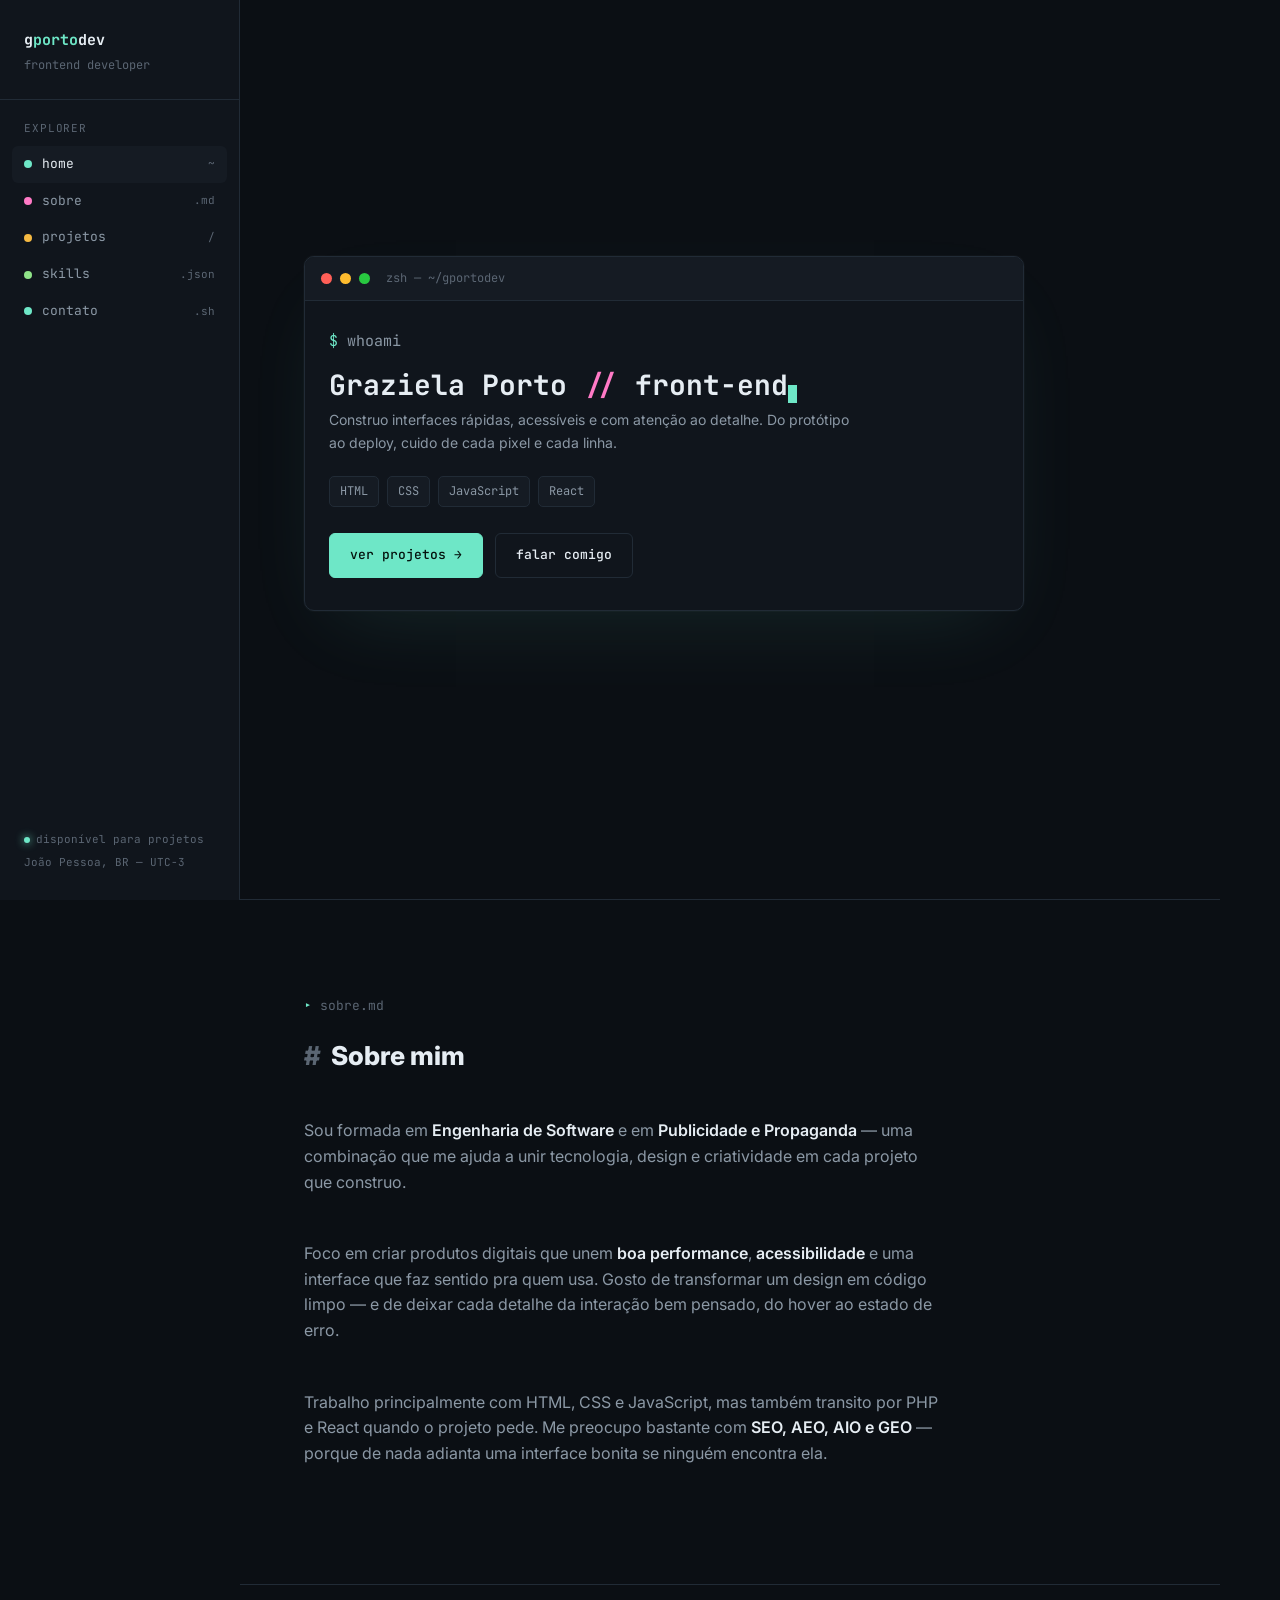
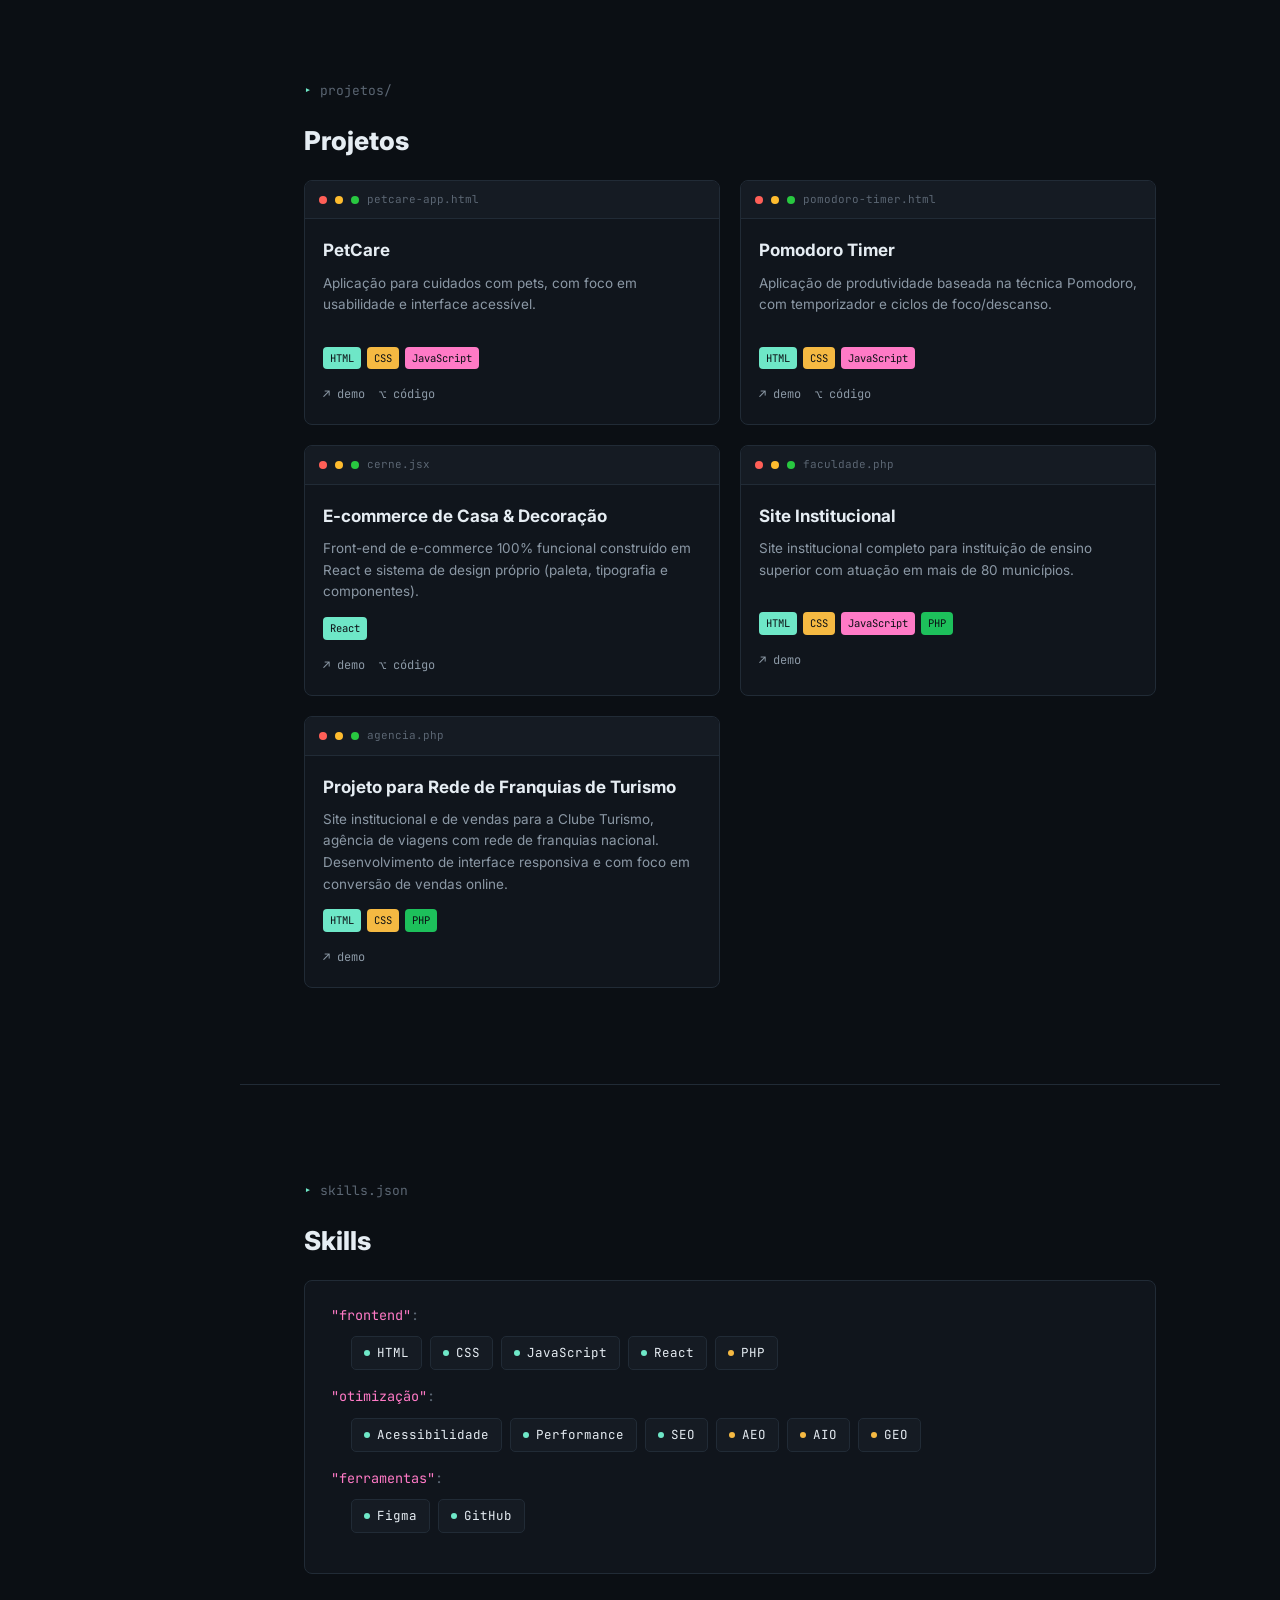
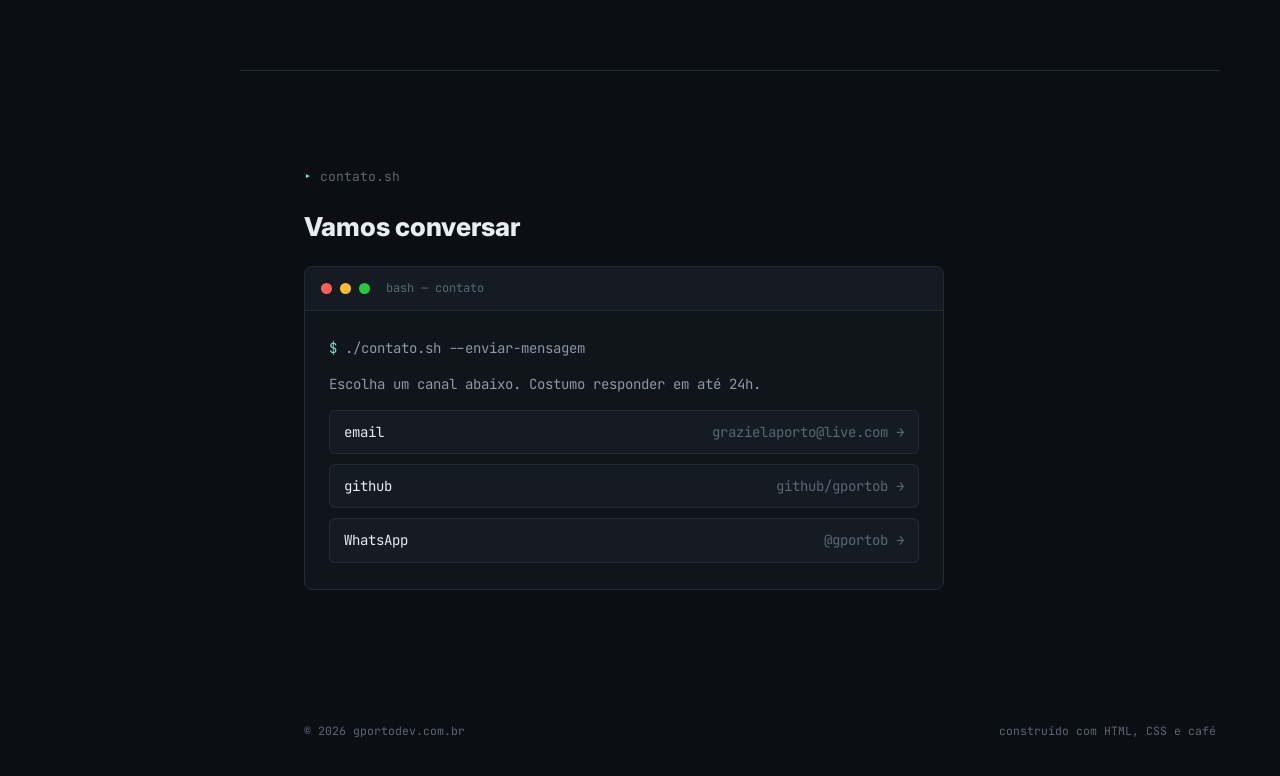
==== index.html @ 8ae54024 "Update index.html" ====
<!DOCTYPE html>
<html lang="pt-BR">
<head>
<meta charset="UTF-8">
<meta name="viewport" content="width=device-width, initial-scale=1.0">
<title>Graziela Porto — frontend developer</title>
<meta name="description" content="Portfólio de Graziela Porto, desenvolvedor front-end. Projetos, stack e contato.">
<link rel="icon" type="image/svg+xml" href="img/logo.svg">
<link rel="icon" type="image/png" sizes="32x32" href="img/favicon-32.png">
<link rel="icon" type="image/png" sizes="16x16" href="img/favicon-16.png">
<link rel="apple-touch-icon" sizes="180x180" href="aimg/pple-touch-icon.png">
<link rel="shortcut icon" href="img/favicon.ico">
<link rel="preconnect" href="https://fonts.googleapis.com">
<link rel="preconnect" href="https://fonts.gstatic.com" crossorigin>
<link href="https://fonts.googleapis.com/css2?family=JetBrains+Mono:wght@400;500;700;800&family=Inter:wght@400;500;600;700&display=swap" rel="stylesheet">
<link rel="stylesheet" href="style.css">

</head>
<body>

<div class="topbar">
  <div class="brand-name">g<span>porto</span>dev</div>
  <button class="menu-btn" id="menuBtn" aria-expanded="false" aria-controls="mobileNav">menu</button>
</div>
<nav class="mobile-nav" id="mobileNav">
  <a href="#about">sobre.md</a>
  <a href="#projects">projetos/</a>
  <a href="#skills">skills.json</a>
  <a href="#contact">contato.sh</a>
</nav>

<div class="shell">
  <aside class="sidebar">
    <div>
      <div class="brand">
        <div class="brand-name">g<span>porto</span>dev</div>
        <div class="brand-role">frontend developer</div>
      </div>
      <div class="explorer-label">explorer</div>
      <ul class="nav-files">
        <li><a href="#hero"><span class="dot" style="background:var(--cyan)"></span>home<span class="ext">~</span></a></li>
        <li><a href="#about"><span class="dot" style="background:var(--pink)"></span>sobre<span class="ext">.md</span></a></li>
        <li><a href="#projects"><span class="dot" style="background:var(--amber)"></span>projetos<span class="ext">/</span></a></li>
        <li><a href="#skills"><span class="dot" style="background:#8FE388"></span>skills<span class="ext">.json</span></a></li>
        <li><a href="#contact"><span class="dot" style="background:var(--cyan)"></span>contato<span class="ext">.sh</span></a></li>
      </ul>
    </div>
    <div class="sidebar-footer">
      <div class="sidebar-status"><span class="status-pulse"></span> disponível para projetos</div>
      <div>João Pessoa, BR — UTC-3</div>
    </div>
  </aside>

  <main>
    <section id="hero">
      <div class="terminal">
        <div class="terminal-bar">
          <span class="tdot r"></span><span class="tdot y"></span><span class="tdot g"></span>
          <span class="terminal-title">zsh — ~/gportodev</span>
        </div>
        <div class="terminal-body">
          <div class="line"><span class="prompt">$</span> whoami</div>
          <div class="out">Graziela Porto <span class="hl">//</span> front-end<span class="cursor"></span></div>
          <div class="desc">Construo interfaces rápidas, acessíveis e com atenção ao detalhe. Do protótipo ao deploy, cuido de cada pixel e cada linha.</div>
          <div class="chip-row">
            <span class="chip">HTML</span>
            <span class="chip">CSS</span>
            <span class="chip">JavaScript</span>
            <span class="chip">React</span>
          </div>
          <div class="hero-ctas">
            <a href="#projects" class="btn btn-primary">ver projetos →</a>
            <a href="#contact" class="btn btn-ghost">falar comigo</a>
          </div>
        </div>
      </div>
    </section>

    <section id="about">
      <div class="file-tag">sobre.md</div>
      <div class="about-grid">
        <h2 class="md-h1"><span class="h-hash">#</span>Sobre mim</h2>
        <p class="md-body">
          Sou formada em <strong>Engenharia de Software</strong> e em <strong>Publicidade e Propaganda</strong> — uma combinação que me ajuda a unir tecnologia, design e criatividade em cada projeto que construo.
        </p>
        <p class="md-body">
          Foco em criar produtos digitais que unem <strong>boa performance</strong>, <strong>acessibilidade</strong> e uma interface que faz sentido pra quem usa. Gosto de transformar um design em código limpo — e de deixar cada detalhe da interação bem pensado, do hover ao estado de erro.
        </p>
        <p class="md-body">
          Trabalho principalmente com HTML, CSS e JavaScript, mas também transito por PHP e React quando o projeto pede. Me preocupo bastante com <strong>SEO, AEO, AIO e GEO</strong> — porque de nada adianta uma interface bonita se ninguém encontra ela.
        </p>
        <!--<div class="stat-row">
          <div class="stat"><b>2</b><span>formações</span></div>
          <div class="stat"><b>+15</b><span>projetos entregues</span></div>
          <div class="stat"><b>100%</b><span>remoto</span></div>
        </div>-->
      </div>
    </section>

    <section id="projects">
      <div class="file-tag">projetos/</div>
      <h2 class="md-h1" style="font-family:var(--sans)">Projetos</h2>
      <div class="proj-grid">

        <div class="card">
          <div class="card-head"><span class="tdot r"></span><span class="tdot y"></span><span class="tdot g"></span> petcare-app.html</div>
          <div class="card-body">
            <div class="card-title">PetCare</div>
            <div class="card-desc">Aplicação para cuidados com pets, com foco em usabilidade e interface acessível.</div>
            <div class="card-tags"><span class="tag-react">HTML</span><span class="tag-css">CSS</span><span class="tag-ts">JavaScript</span></div>
            <div class="card-links"><a href="https://petcare-gamma-roan.vercel.app/" target="_blank" rel="noopener">↗ demo</a><a href="https://github.com/gportob/petcare">⌥ código</a></div>
          </div>
        </div>

       <div class="card">
          <div class="card-head"><span class="tdot r"></span><span class="tdot y"></span><span class="tdot g"></span> pomodoro-timer.html</div>
          <div class="card-body">
            <div class="card-title">Pomodoro Timer</div>
            <div class="card-desc">Aplicação de produtividade baseada na técnica Pomodoro, com temporizador e ciclos de foco/descanso.</div>
            <div class="card-tags"><span class="tag-react">HTML</span><span class="tag-css">CSS</span><span class="tag-ts">JavaScript</span></div>
            <div class="card-links"><a href="https://pomodoro-one-flax.vercel.app/" target="_blank" rel="noopener">↗ demo</a><a href="https://github.com/gportob/pomodoro">⌥ código</a></div>
          </div>
        </div>

        <div class="card">
          <div class="card-head"><span class="tdot r"></span><span class="tdot y"></span><span class="tdot g"></span> cerne.jsx</div>
          <div class="card-body">
            <div class="card-title">E-commerce de Casa & Decoração</div>
            <div class="card-desc">Front-end de e-commerce 100% funcional construído em React e sistema de design próprio (paleta, tipografia e componentes).</div>
            <div class="card-tags"><span class="tag-react">React</span></div>
            <div class="card-links"><a href="https://cerne-ebon.vercel.app/">↗ demo</a><a href="https://github.com/gportob/cerne">⌥ código</a></div>
          </div>
        </div>

        <div class="card">
          <div class="card-head"><span class="tdot r"></span><span class="tdot y"></span><span class="tdot g"></span> faculdade.php</div>
          <div class="card-body">
            <div class="card-title">Site Institucional</div>
            <div class="card-desc">Site institucional completo para instituição de ensino superior com atuação em mais de 80 municípios.</div>
            <div class="card-tags"><span class="tag-react">HTML</span><span class="tag-css">CSS</span><span class="tag-ts">JavaScript</span> </span><span class="tag-php">PHP</span></div>
            <div class="card-links"><a href="https://faculdadetresmarias.edu.br">↗ demo</a></div>
          </div>
        </div>

        <div class="card">
          <div class="card-head"><span class="tdot r"></span><span class="tdot y"></span><span class="tdot g"></span>agencia.php</div>
          <div class="card-body">
            <div class="card-title">Projeto para Rede de Franquias de Turismo</div>
            <div class="card-desc">Site institucional e de vendas para a Clube Turismo, agência de viagens com rede de franquias nacional. Desenvolvimento de interface responsiva e com foco em conversão de vendas online.</div>
            <div class="card-tags"><span class="tag-react">HTML</span><span class="tag-css">CSS</span><span class="tag-php">PHP</span></div>
            <div class="card-links"><a href="https://clubeturismo.com.br">↗ demo</a></div>
          </div>
        </div>

      </div>
    </section>

    <section id="skills">
      <div class="file-tag">skills.json</div>
      <h2 class="md-h1" style="font-family:var(--sans)">Skills</h2>
      <div class="skills-json">
        <div class="skill-group"><span class="j-key">"frontend"</span><span class="j-punc">:</span></div>
        <div class="skill-badges">
          <span class="badge"><span class="lvl lvl-hi"></span>HTML</span>
          <span class="badge"><span class="lvl lvl-hi"></span>CSS</span>
          <span class="badge"><span class="lvl lvl-hi"></span>JavaScript</span>
          <span class="badge"><span class="lvl lvl-hi"></span>React</span>
          <span class="badge"><span class="lvl lvl-mid"></span>PHP</span>
        </div>
        <div class="skill-group"><span class="j-key">"otimização"</span><span class="j-punc">:</span></div>
        <div class="skill-badges">
          <span class="badge"><span class="lvl lvl-hi"></span>Acessibilidade</span>
          <span class="badge"><span class="lvl lvl-hi"></span>Performance</span>
          <span class="badge"><span class="lvl lvl-hi"></span>SEO</span>
          <span class="badge"><span class="lvl lvl-mid"></span>AEO</span>
          <span class="badge"><span class="lvl lvl-mid"></span>AIO</span>
          <span class="badge"><span class="lvl lvl-mid"></span>GEO</span>
        </div>
        <div class="skill-group"><span class="j-key">"ferramentas"</span><span class="j-punc">:</span></div>
        <div class="skill-badges">
          <span class="badge"><span class="lvl lvl-hi"></span>Figma</span>
          <span class="badge"><span class="lvl lvl-hi"></span>GitHub</span>
        </div>
      </div>
    </section>

    <section id="contact">
      <div class="file-tag">contato.sh</div>
      <h2 class="md-h1" style="font-family:var(--sans)">Vamos conversar</h2>
      <div class="contact-term">
        <div class="terminal-bar">
          <span class="tdot r"></span><span class="tdot y"></span><span class="tdot g"></span>
          <span class="terminal-title">bash — contato</span>
        </div>
        <div class="contact-body">
          <div class="line"><span class="prompt">$</span> ./contato.sh --enviar-mensagem</div>
          <div class="line">Escolha um canal abaixo. Costumo responder em até 24h.</div>
          <div class="contact-links">
            <a href="mailto:grazielaporto@live.com">email <span class="arrow">grazielaporto@live.com →</span></a>
            <a href="https://github.com/gportob" target="_blank" rel="noopener">github <span class="arrow">github/gportob →</span></a>
            <a href="https://wa.me/5583996019704" target="_blank" rel="noopener">WhatsApp <span class="arrow">@gportob →</span></a>
          </div>
        </div>
      </div>
    </section>

    <footer>
      <span>© 2026 gportodev.com.br</span>
      <span>construído com HTML, CSS e café</span>
    </footer>
  </main>
</div>

<script>
  // Mobile nav toggle
  const menuBtn = document.getElementById('menuBtn');
  const mobileNav = document.getElementById('mobileNav');
  menuBtn.addEventListener('click', () => {
    const isOpen = mobileNav.classList.toggle('open');
    menuBtn.setAttribute('aria-expanded', isOpen);
  });
  mobileNav.querySelectorAll('a').forEach(a => {
    a.addEventListener('click', () => {
      mobileNav.classList.remove('open');
      menuBtn.setAttribute('aria-expanded', 'false');
    });
  });

  // Active section highlight in sidebar
  const navLinks = document.querySelectorAll('.nav-files a');
  const sections = document.querySelectorAll('main section');
  const map = {};
  navLinks.forEach(l => map[l.getAttribute('href').slice(1)] = l);

  const observer = new IntersectionObserver((entries) => {
    entries.forEach(entry => {
      const link = map[entry.target.id];
      if (!link) return;
      if (entry.isIntersecting) {
        navLinks.forEach(l => l.classList.remove('active'));
        link.classList.add('active');
      }
    });
  }, { rootMargin: '-40% 0px -50% 0px' });

  sections.forEach(s => observer.observe(s));
</script>

</body>
</html>
---- style.css ----
:root{
    --bg: #0B0F14;
    --bg-elev: #10151C;
    --bg-elev-2: #151B23;
    --border: #212B36;
    --text: #E6EDF3;
    --text-muted: #8B98A5;
    --text-dim: #5B6673;
    --cyan: #6EE7C7;
    --pink: #FF7AC6;
    --verde: rgb(29, 192, 91);
    --amber: #F5B942;
    --mono: 'JetBrains Mono', monospace;
    --sans: 'Inter', sans-serif;
    --radius: 6px;
  }
  *{margin:0;padding:0;box-sizing:border-box;}
  html{scroll-behavior:smooth;}
  body{
    background:var(--bg);
    color:var(--text);
    font-family:var(--sans);
    line-height:1.6;
    overflow-x:hidden;
  }
  ::selection{background:var(--cyan);color:#04120D;}
  a{color:inherit;text-decoration:none;}
  ul{list-style:none;}

  /* focus visibility */
  a:focus-visible, button:focus-visible{
    outline:2px solid var(--cyan);
    outline-offset:3px;
  }

  @media (prefers-reduced-motion: reduce){
    *{animation-duration:0.001ms !important; transition-duration:0.001ms !important;}
  }

  /* ---------- layout shell ---------- */
  .shell{
    display:grid;
    grid-template-columns:240px 1fr;
    min-height:100vh;
  }

  /* ---------- sidebar (desktop) ---------- */
  .sidebar{
    background:var(--bg-elev);
    border-right:1px solid var(--border);
    position:sticky;
    top:0;
    height:100vh;
    padding:28px 0;
    display:flex;
    flex-direction:column;
    justify-content:space-between;
  }
  .brand{
    padding:0 24px 24px;
    border-bottom:1px solid var(--border);
    margin-bottom:20px;
  }
  .brand-name{
    font-family:var(--mono);
    font-weight:700;
    font-size:15px;
    color:var(--text);
  }
  .brand-name span{color:var(--cyan);}
  .brand-role{
    font-size:12px;
    color:var(--text-dim);
    margin-top:4px;
    font-family:var(--mono);
  }
  .explorer-label{
    font-size:11px;
    letter-spacing:.08em;
    color:var(--text-dim);
    text-transform:uppercase;
    padding:0 24px;
    margin-bottom:8px;
    font-family:var(--mono);
  }
  .nav-files{padding:0 12px;}
  .nav-files li a{
    display:flex;
    align-items:center;
    gap:10px;
    padding:8px 12px;
    border-radius:var(--radius);
    font-family:var(--mono);
    font-size:13px;
    color:var(--text-muted);
    transition:background .15s ease, color .15s ease;
  }
  .nav-files li a:hover, .nav-files li a.active{
    background:var(--bg-elev-2);
    color:var(--text);
  }
  .nav-files li a .dot{
    width:8px;height:8px;border-radius:50%;flex-shrink:0;
  }
  .nav-files li a .ext{color:var(--text-dim); margin-left:auto; font-size:11px;}

  .sidebar-footer{
    padding:0 24px;
    font-family:var(--mono);
    font-size:11px;
    color:var(--text-dim);
  }
  .sidebar-status{
    display:flex;align-items:center;gap:6px;margin-bottom:6px;
  }
  .status-pulse{
    width:6px;height:6px;border-radius:50%;background:var(--cyan);
    box-shadow:0 0 8px var(--cyan);
  }

  /* ---------- mobile top bar ---------- */
  .topbar{
    display:none;
    position:sticky;top:0;z-index:50;
    background:var(--bg-elev);
    border-bottom:1px solid var(--border);
    padding:14px 20px;
    align-items:center;
    justify-content:space-between;
  }
  .topbar .brand-name{font-size:16px;}
  .menu-btn{
    background:none;border:1px solid var(--border);color:var(--text);
    padding:6px 10px;border-radius:var(--radius);font-family:var(--mono);font-size:14px;
    cursor:pointer;
  }
  .mobile-nav{
    display:none;
    background:var(--bg-elev);
    border-bottom:1px solid var(--border);
    padding:8px 12px 16px;
  }
  .mobile-nav.open{display:block;}
  .mobile-nav a{
    display:block;padding:10px 12px;font-family:var(--mono);font-size:15px;color:var(--text-muted);
  }

  /* ---------- main content ---------- */
  main{min-width:0;}
  section{
    padding:96px 64px;
    border-bottom:1px solid var(--border);
    max-width:980px;
  }
  .file-tag{
    font-family:var(--mono);
    font-size:13px;
    color:var(--text-dim);
    margin-bottom:18px;
    display:flex;
    align-items:center;
    gap:8px;
  }
  .file-tag::before{content:'▸';color:var(--cyan);}

  /* ---------- hero / terminal ---------- */
  #hero{
    padding-top:64px;
    border-bottom:1px solid var(--border);
    display:flex;
    flex-direction:column;
    justify-content:center;
    min-height:100vh;
  }
  .terminal{
    background:var(--bg-elev);
    border:1px solid var(--border);
    border-radius:10px;
    max-width:720px;
    box-shadow:0 30px 80px -30px rgba(110,231,199,0.12), 0 0 0 1px rgba(255,255,255,0.02);
    overflow:hidden;
  }
  .terminal-bar{
    display:flex;align-items:center;gap:8px;
    padding:12px 16px;
    background:var(--bg-elev-2);
    border-bottom:1px solid var(--border);
  }
  .tdot{width:11px;height:11px;border-radius:50%;}
  .tdot.r{background:#FF5F57;}
  .tdot.y{background:#FEBC2E;}
  .tdot.g{background:#28C840;}
  .terminal-title{
    margin-left:8px;font-family:var(--mono);font-size:12px;color:var(--text-dim);
  }
  .terminal-body{
    padding:28px 24px 32px;
    font-family:var(--mono);
    font-size:15px;
  }
  .terminal-body .line{margin-bottom:6px;color:var(--text-muted);}
  .terminal-body .prompt{color:var(--cyan);}
  .terminal-body .out{
    color:var(--text);
    font-size:28px;
    font-weight:700;
    margin:14px 0 6px;
    line-height:1.3;
  }
  .terminal-body .out .hl{color:var(--pink);}
  .terminal-body .desc{
    color:var(--text-muted);
    font-size:14px;
    font-family:var(--sans);
    max-width:520px;
    margin-bottom:22px;
  }
  .cursor{
    display:inline-block;width:9px;height:18px;background:var(--cyan);
    animation:blink 1s step-end infinite;vertical-align:text-bottom;
  }
  @keyframes blink{50%{opacity:0;}}

  .chip-row{display:flex;flex-wrap:wrap;gap:8px;margin-bottom:26px;}
  .chip{
    font-family:var(--mono);font-size:12px;
    padding:5px 10px;border-radius:5px;
    background:var(--bg-elev-2);
    border:1px solid var(--border);
    color:var(--text-muted);
  }
  .hero-ctas{display:flex;gap:12px;flex-wrap:wrap;}
  .btn{
    font-family:var(--mono);font-size:13px;font-weight:500;
    padding:11px 20px;border-radius:var(--radius);
    border:1px solid var(--border);
    cursor:pointer;transition:transform .15s ease, border-color .15s ease, background .15s ease;
    display:inline-flex;align-items:center;gap:8px;
  }
  .btn-primary{background:var(--cyan);color:#04120D;border-color:var(--cyan);}
  .btn-primary:hover{transform:translateY(-2px);}
  .btn-ghost{color:var(--text);}
  .btn-ghost:hover{border-color:var(--text-dim);transform:translateY(-2px);}

  /* ---------- about ---------- */
  .about-grid{
    display:grid;grid-template-columns:1fr;gap:24px;
    font-family:var(--mono);
  }
  .md-h1{font-size:26px;font-weight:800;margin-bottom:18px;font-family:var(--sans);}
  .md-h1 .h-hash{color:var(--text-dim);margin-right:10px;}
  .md-body{
    font-family:var(--sans);
    color:var(--text-muted);
    font-size:16px;
    max-width:640px;
    margin-bottom:22px;
  }
  .md-body strong{color:var(--text);font-weight:600;}
  .stat-row{display:flex;gap:36px;flex-wrap:wrap;margin-top:8px;}
  .stat b{
    display:block;font-size:24px;color:var(--cyan);font-family:var(--mono);
  }
  .stat span{font-size:12px;color:var(--text-dim);}

  /* ---------- projects ---------- */
  .proj-grid{
    display:grid;grid-template-columns:repeat(auto-fill,minmax(280px,1fr));
    gap:20px;margin-top:8px;
  }
  .card{
    background:var(--bg-elev);
    border:1px solid var(--border);
    border-radius:8px;
    overflow:hidden;
    transition:border-color .15s ease, transform .15s ease;
  }
  .card:hover{border-color:var(--cyan);transform:translateY(-3px);}
  .card-head{
    display:flex;align-items:center;gap:8px;
    padding:10px 14px;
    background:var(--bg-elev-2);
    border-bottom:1px solid var(--border);
    font-family:var(--mono);font-size:11px;color:var(--text-dim);
  }
  .card-head .tdot{width:8px;height:8px;}
  .card-body{padding:18px 18px 20px;}
  .card-title{font-size:17px;font-weight:700;margin-bottom:8px;}
  .card-desc{font-size:13.5px;color:var(--text-muted);margin-bottom:14px;min-height:60px;}
  .card-tags{display:flex;flex-wrap:wrap;gap:6px;margin-bottom:16px;}
  .card-tags span{
    font-family:var(--mono);font-size:10.5px;
    padding:3px 7px;border-radius:4px;
    color:var(--bg);
  }
  .tag-react{background:var(--cyan);}
  .tag-ts{background:var(--pink);}
  .tag-php{background:var(--verde);}
  .tag-css{background:var(--amber);}
  .tag-node{background:#8FE388;}
  .card-links{display:flex;gap:14px;}
  .card-links a{
    font-family:var(--mono);font-size:12px;color:var(--text-muted);
    display:flex;align-items:center;gap:5px;
  }
  .card-links a:hover{color:var(--cyan);}

  /* ---------- skills ---------- */
  .skills-json{
    background:var(--bg-elev);
    border:1px solid var(--border);
    border-radius:8px;
    padding:24px 26px;
    font-family:var(--mono);
    font-size:13.5px;
    overflow-x:auto;
  }
  .j-key{color:var(--pink);}
  .j-punc{color:var(--text-dim);}
  .j-str{color:var(--amber);}
  .skill-group{margin-bottom:4px;}
  .skill-badges{display:flex;flex-wrap:wrap;gap:8px;margin:10px 0 16px 20px;}
  .badge{
    background:var(--bg-elev-2);
    border:1px solid var(--border);
    padding:6px 12px;border-radius:5px;
    font-size:12.5px;color:var(--text);
    display:flex;align-items:center;gap:7px;
  }
  .badge .lvl{
    width:6px;height:6px;border-radius:50%;
  }
  .lvl-hi{background:var(--cyan);}
  .lvl-mid{background:var(--amber);}

  /* ---------- contact ---------- */
  #contact{border-bottom:none;}
  .contact-term{
    background:var(--bg-elev);
    border:1px solid var(--border);
    border-radius:8px;
    max-width:640px;
    overflow:hidden;
  }
  .contact-body{padding:26px 24px;font-family:var(--mono);font-size:14px;}
  .contact-body .line{margin-bottom:14px;color:var(--text-muted);}
  .contact-body .prompt{color:var(--cyan);}
  .contact-links{display:flex;flex-direction:column;gap:10px;margin-top:6px;}
  .contact-links a{
    color:var(--text);
    padding:10px 14px;
    background:var(--bg-elev-2);
    border:1px solid var(--border);
    border-radius:var(--radius);
    display:flex;align-items:center;justify-content:space-between;
    transition:border-color .15s ease;
  }
  .contact-links a:hover{border-color:var(--cyan);}
  .contact-links a .arrow{color:var(--text-dim);}

  footer{
    padding:36px 64px;
    font-family:var(--mono);
    font-size:11.5px;
    color:var(--text-dim);
    display:flex;justify-content:space-between;flex-wrap:wrap;gap:10px;
  }

  @media (max-width: 900px){
    .shell{grid-template-columns:1fr;}
    .sidebar{display:none;}
    .topbar{display:flex;}
    section{padding:64px 24px;}
    #hero{min-height:auto;padding-top:56px;padding-bottom:64px;}
    .terminal-body .out{font-size:22px;}
    footer{padding:28px 24px;flex-direction:column;}
  }
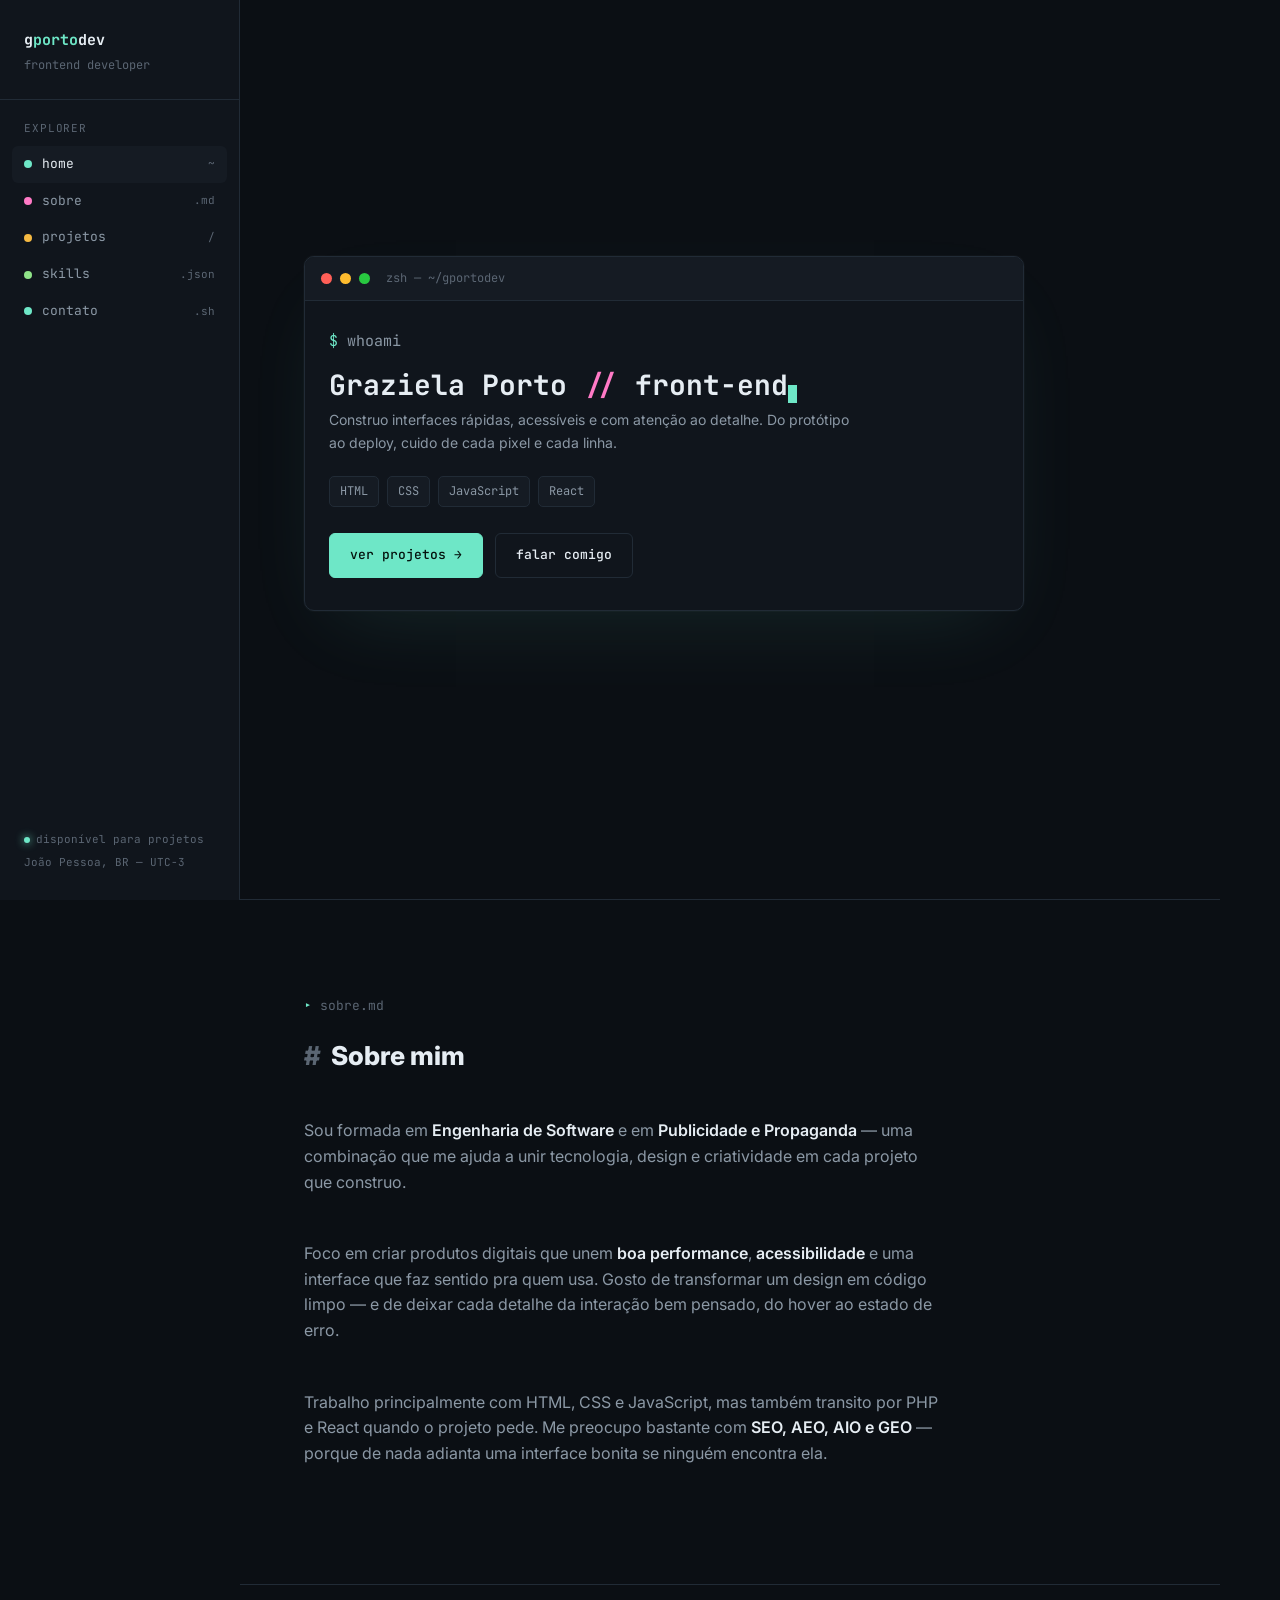
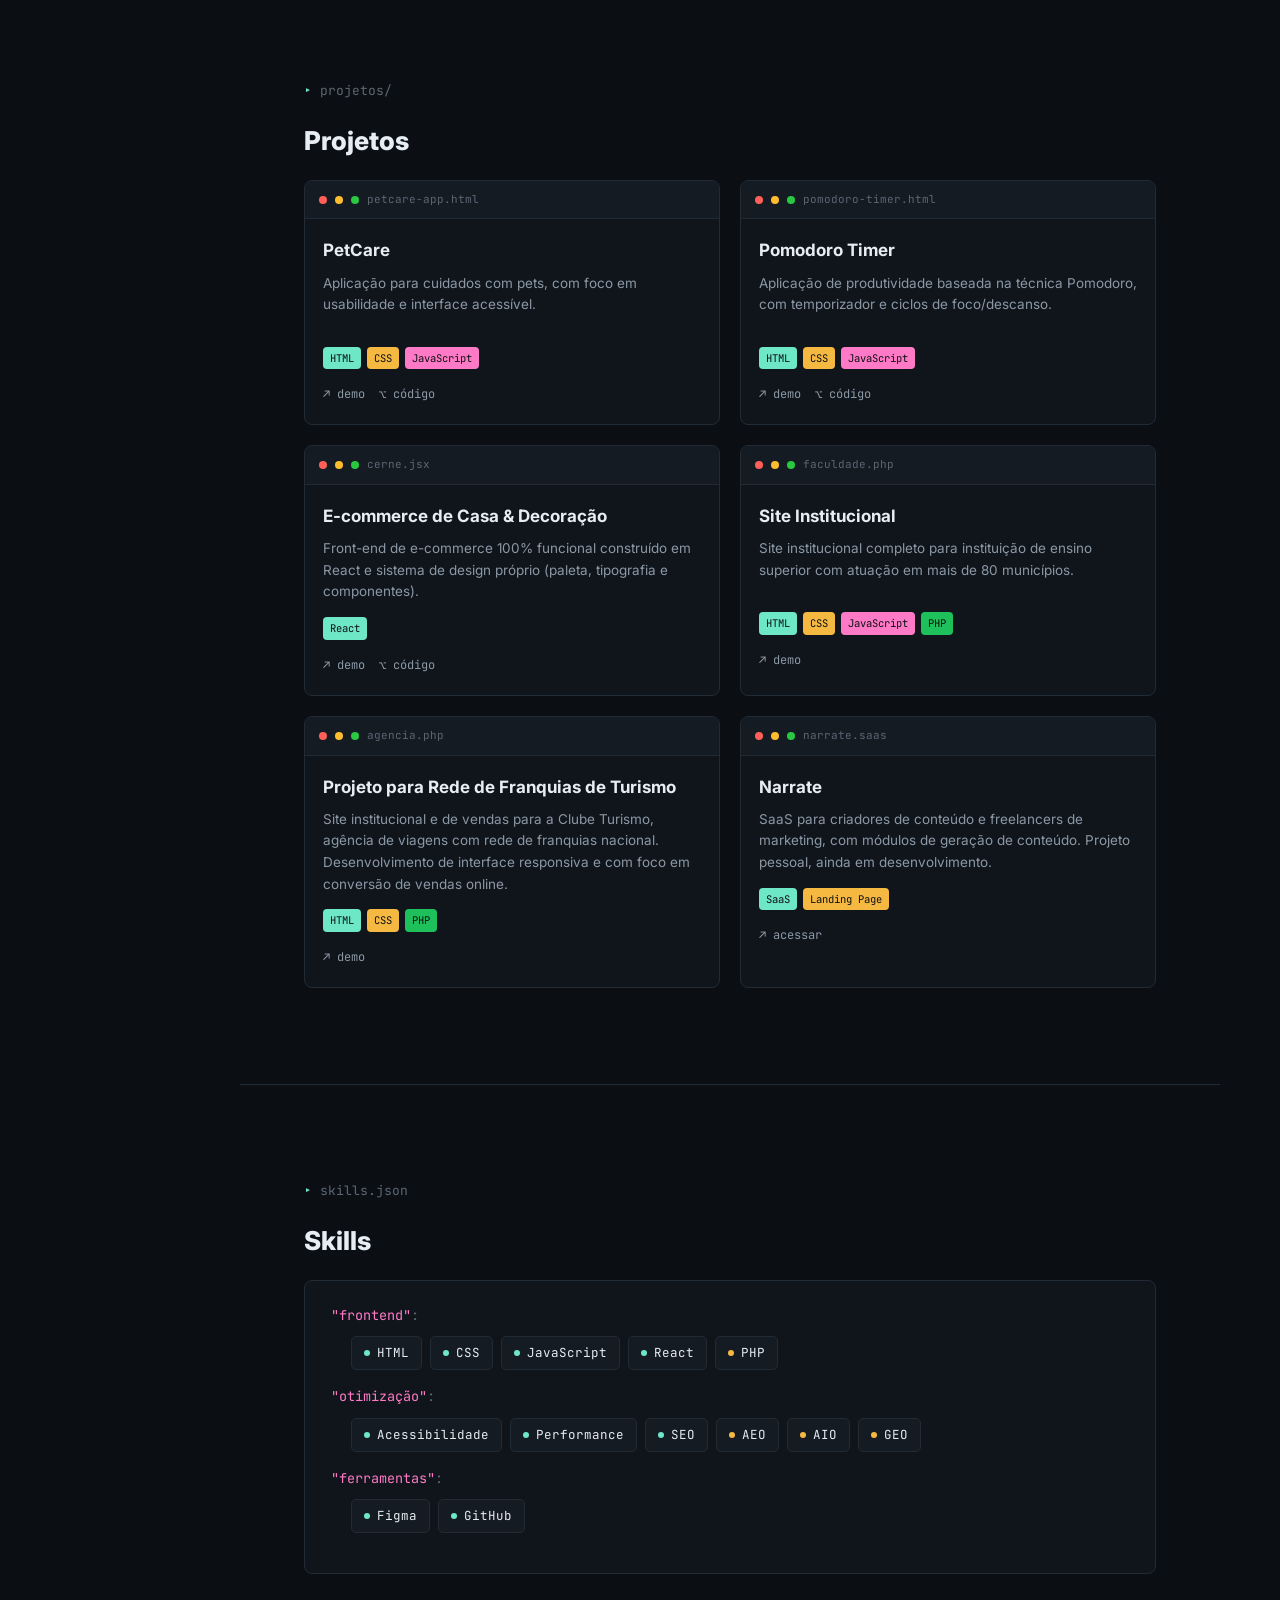
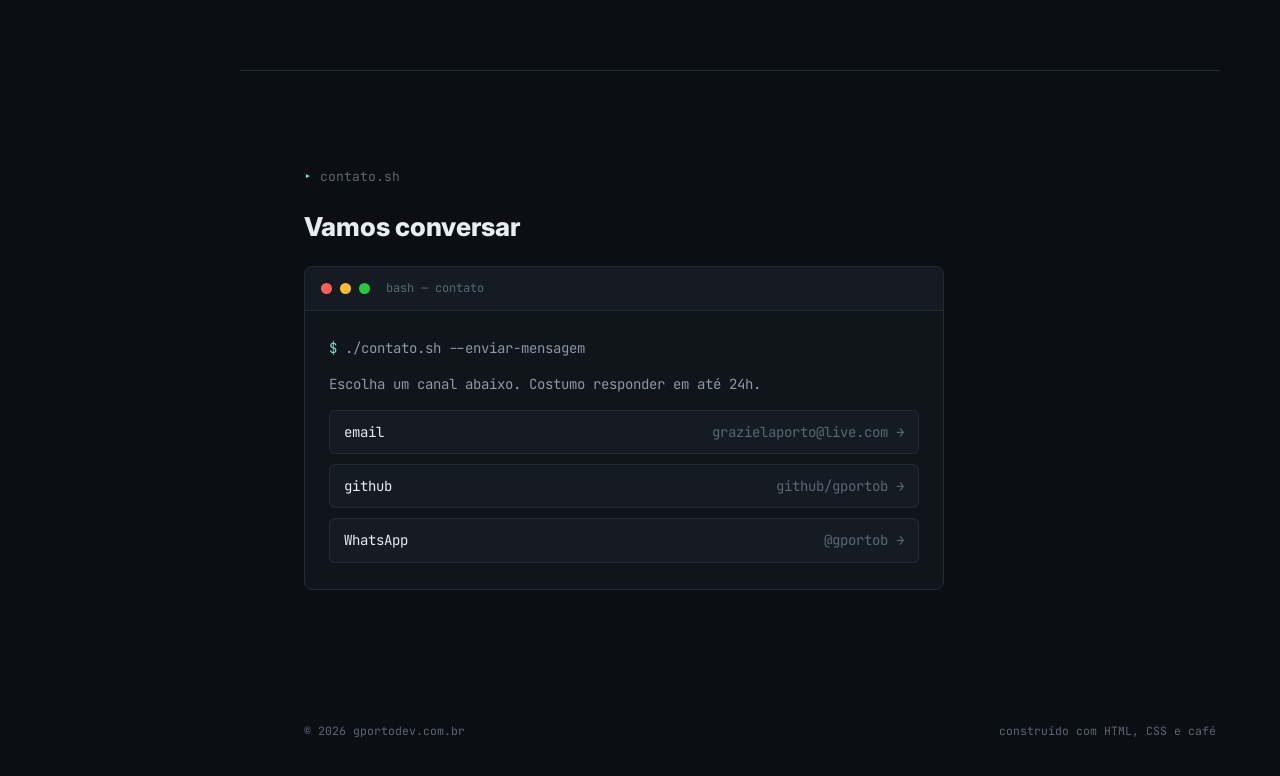
==== commit 861af50b: "Update index.html" ====
--- a/index.html
+++ b/index.html
@@ -4,16 +4,53 @@
 <meta charset="UTF-8">
 <meta name="viewport" content="width=device-width, initial-scale=1.0">
 <title>Graziela Porto — frontend developer</title>
-<meta name="description" content="Portfólio de Graziela Porto, desenvolvedor front-end. Projetos, stack e contato.">
+<meta name="description" content="Portfólio de Graziela Porto, desenvolvedora front-end em João Pessoa. Projetos em React, HTML, CSS e JavaScript, com foco em performance e acessibilidade.">
+<link rel="canonical" href="https://gportodev.com.br/">
+
+<!-- Open Graph -->
+<meta property="og:title" content="Graziela Porto — Desenvolvedora Front-end">
+<meta property="og:description" content="Portfólio de Graziela Porto: projetos, stack e contato. Front-end em João Pessoa.">
+<meta property="og:type" content="website">
+<meta property="og:url" content="https://gportodev.com.br/">
+<meta property="og:image" content="https://gportodev.com.br/img/og-cover.png">
+<meta property="og:locale" content="pt_BR">
+
+<!-- Twitter Card -->
+<meta name="twitter:card" content="summary_large_image">
+<meta name="twitter:title" content="Graziela Porto — Desenvolvedora Front-end">
+<meta name="twitter:description" content="Portfólio de Graziela Porto: projetos, stack e contato. Front-end em João Pessoa.">
+<meta name="twitter:image" content="https://gportodev.com.br/img/og-cover.png">
+
 <link rel="icon" type="image/svg+xml" href="img/logo.svg">
 <link rel="icon" type="image/png" sizes="32x32" href="img/favicon-32.png">
 <link rel="icon" type="image/png" sizes="16x16" href="img/favicon-16.png">
-<link rel="apple-touch-icon" sizes="180x180" href="aimg/pple-touch-icon.png">
+<link rel="apple-touch-icon" sizes="180x180" href="img/apple-touch-icon.png">
 <link rel="shortcut icon" href="img/favicon.ico">
 <link rel="preconnect" href="https://fonts.googleapis.com">
 <link rel="preconnect" href="https://fonts.gstatic.com" crossorigin>
 <link href="https://fonts.googleapis.com/css2?family=JetBrains+Mono:wght@400;500;700;800&family=Inter:wght@400;500;600;700&display=swap" rel="stylesheet">
 <link rel="stylesheet" href="style.css">
+
+<!-- Structured data -->
+<script type="application/ld+json">
+{
+  "@context": "https://schema.org",
+  "@type": "Person",
+  "name": "Graziela Porto",
+  "jobTitle": "Desenvolvedora Front-end",
+  "url": "https://gportodev.com.br",
+  "sameAs": [
+    "https://github.com/gportob",
+    "https://wa.me/5583996019704"
+  ],
+  "address": {
+    "@type": "PostalAddress",
+    "addressLocality": "João Pessoa",
+    "addressRegion": "PB",
+    "addressCountry": "BR"
+  }
+}
+</script>
 
 </head>
 <body>
@@ -79,7 +116,7 @@
     <section id="about">
       <div class="file-tag">sobre.md</div>
       <div class="about-grid">
-        <h2 class="md-h1"><span class="h-hash">#</span>Sobre mim</h2>
+        <h1 class="md-h1"><span class="h-hash">#</span>Sobre mim</h1>
         <p class="md-body">
           Sou formada em <strong>Engenharia de Software</strong> e em <strong>Publicidade e Propaganda</strong> — uma combinação que me ajuda a unir tecnologia, design e criatividade em cada projeto que construo.
         </p>
@@ -152,6 +189,16 @@
           </div>
         </div>
 
+        <div class="card">
+          <div class="card-head"><span class="tdot r"></span><span class="tdot y"></span><span class="tdot g"></span> narrate.saas</div>
+          <div class="card-body">
+            <div class="card-title">Narrate</div>
+            <div class="card-desc">SaaS para criadores de conteúdo e freelancers de marketing, com módulos de geração de conteúdo. Projeto pessoal, ainda em desenvolvimento.</div>
+            <div class="card-tags"><span class="tag-react">SaaS</span><span class="tag-css">Landing Page</span></div>
+            <div class="card-links"><a href="https://narrate.ia.br/" target="_blank" rel="noopener">↗ acessar</a></div>
+          </div>
+        </div>
+
       </div>
     </section>
 
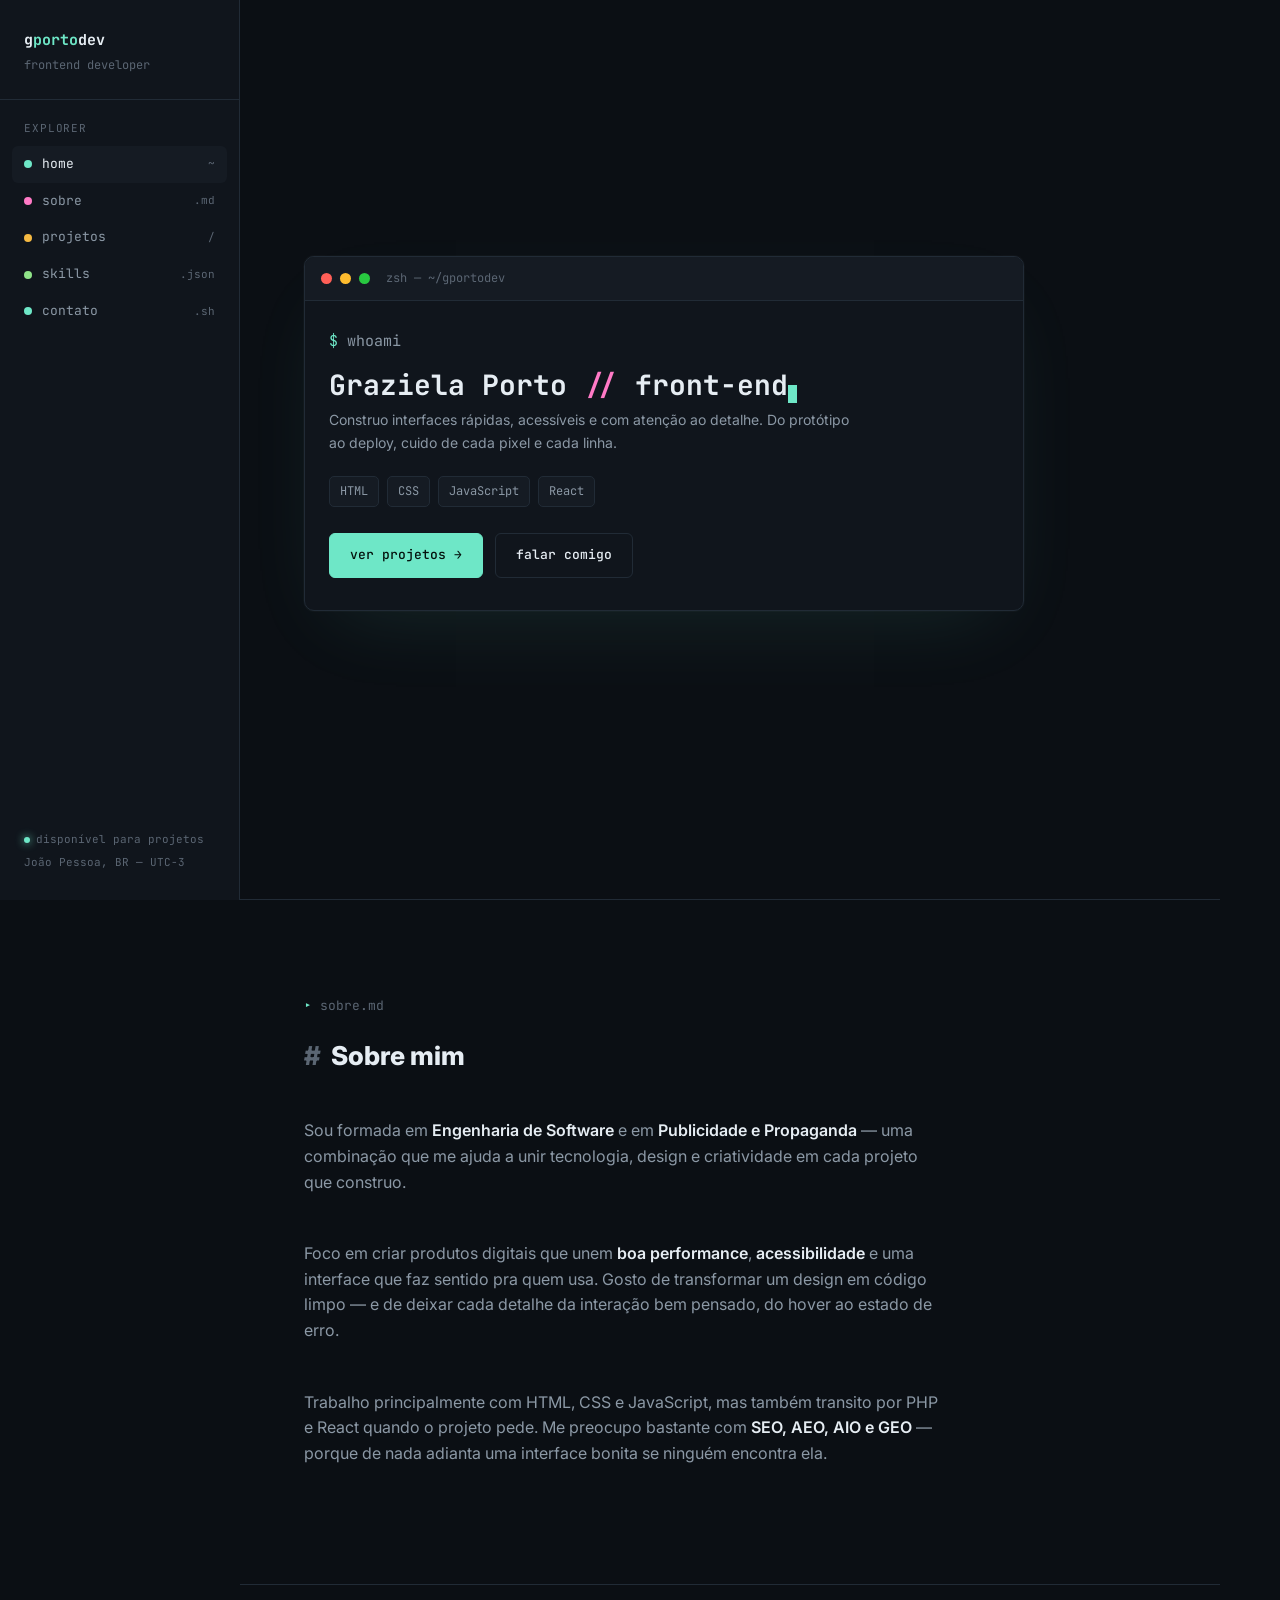
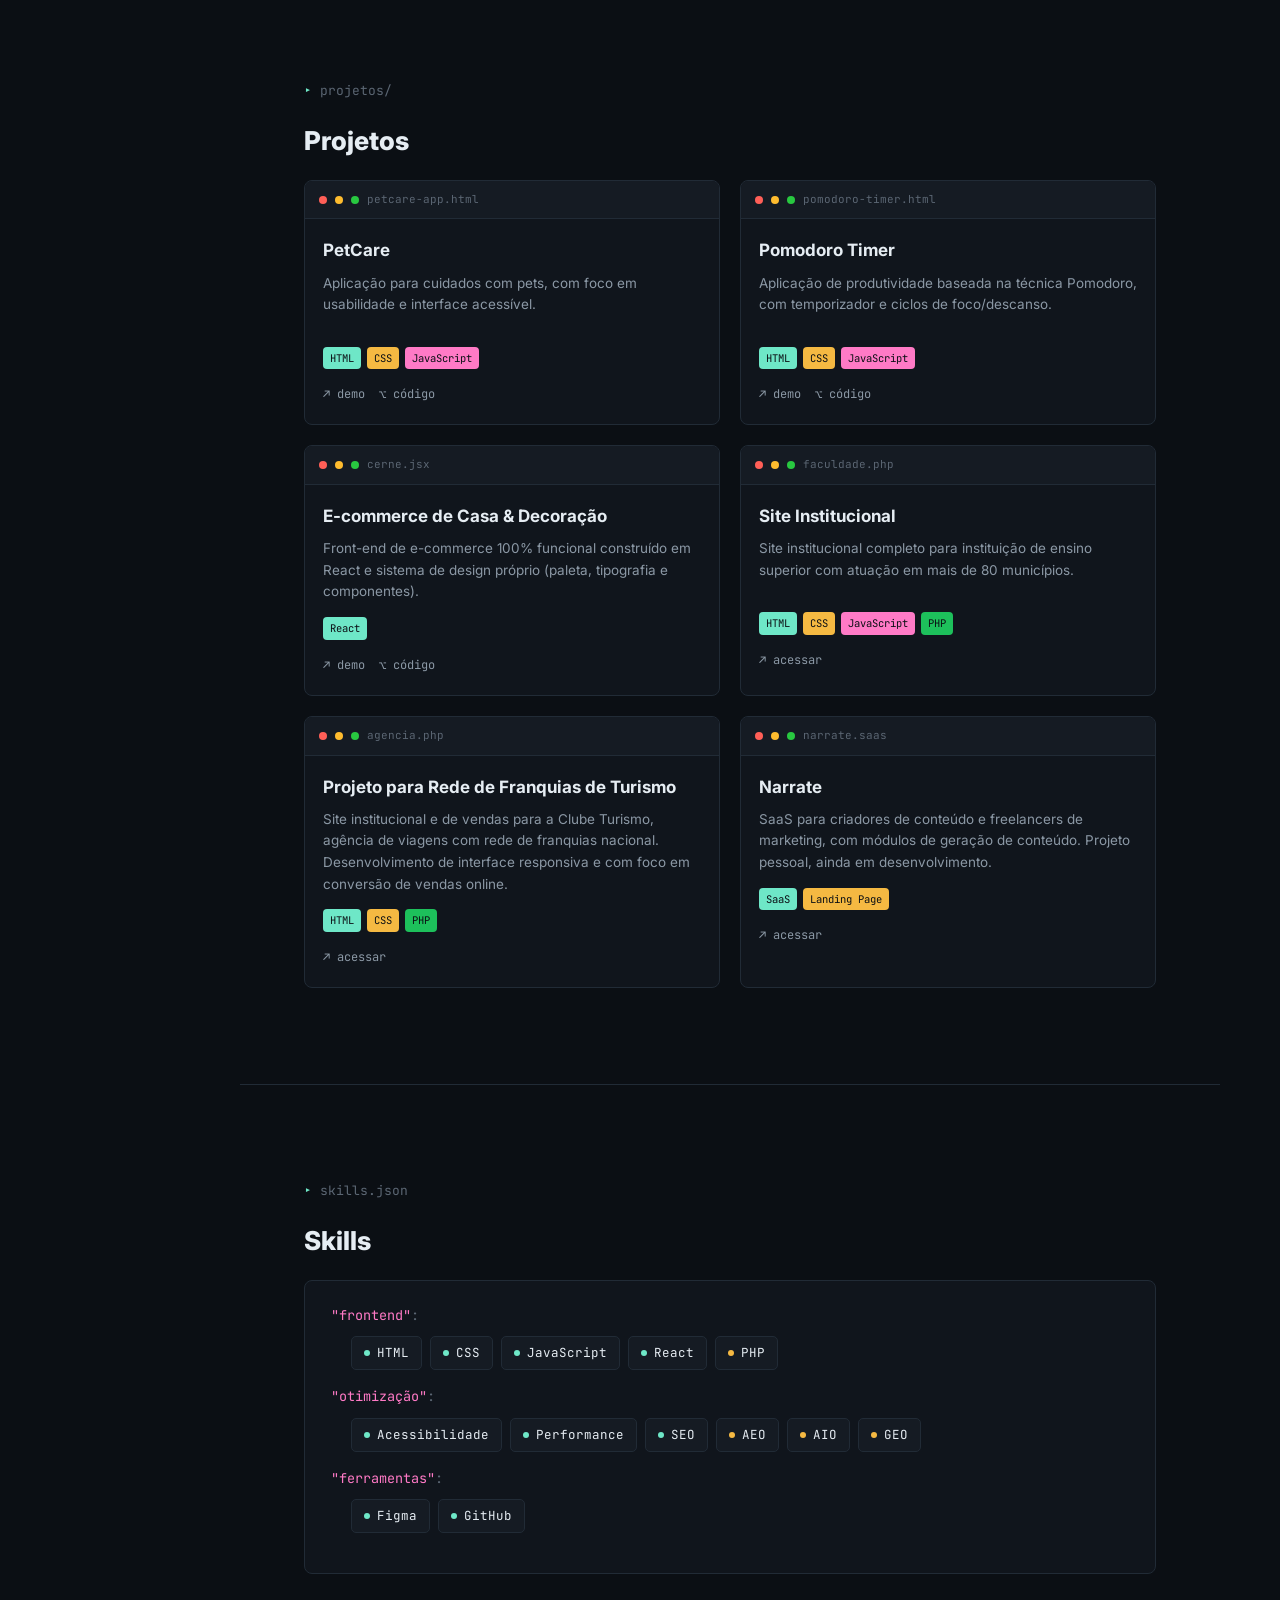
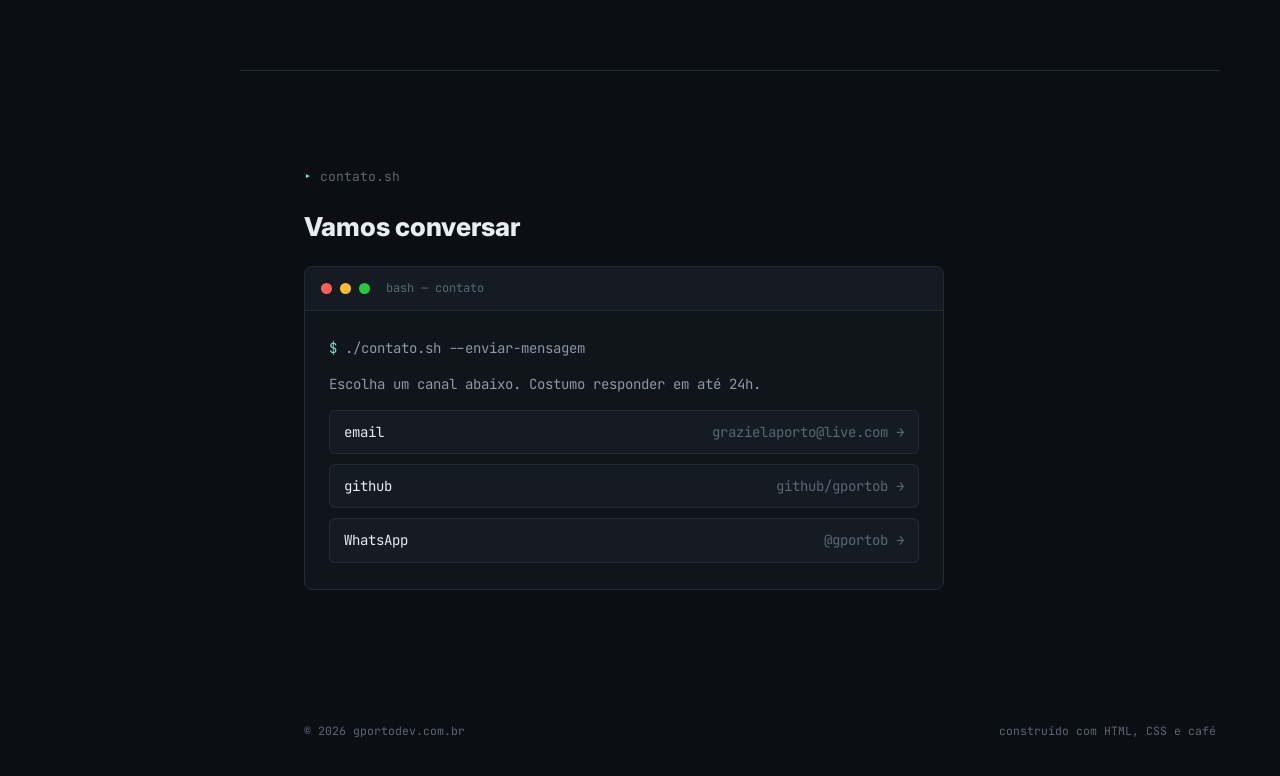
==== commit 9c7af9f6: "Update index.html" ====
--- a/index.html
+++ b/index.html
@@ -175,7 +175,7 @@
             <div class="card-title">Site Institucional</div>
             <div class="card-desc">Site institucional completo para instituição de ensino superior com atuação em mais de 80 municípios.</div>
             <div class="card-tags"><span class="tag-react">HTML</span><span class="tag-css">CSS</span><span class="tag-ts">JavaScript</span> </span><span class="tag-php">PHP</span></div>
-            <div class="card-links"><a href="https://faculdadetresmarias.edu.br">↗ demo</a></div>
+            <div class="card-links"><a href="https://faculdadetresmarias.edu.br">↗ acessar</a></div>
           </div>
         </div>
 
@@ -185,7 +185,7 @@
             <div class="card-title">Projeto para Rede de Franquias de Turismo</div>
             <div class="card-desc">Site institucional e de vendas para a Clube Turismo, agência de viagens com rede de franquias nacional. Desenvolvimento de interface responsiva e com foco em conversão de vendas online.</div>
             <div class="card-tags"><span class="tag-react">HTML</span><span class="tag-css">CSS</span><span class="tag-php">PHP</span></div>
-            <div class="card-links"><a href="https://clubeturismo.com.br">↗ demo</a></div>
+            <div class="card-links"><a href="https://clubeturismo.com.br">↗ acessar</a></div>
           </div>
         </div>
 
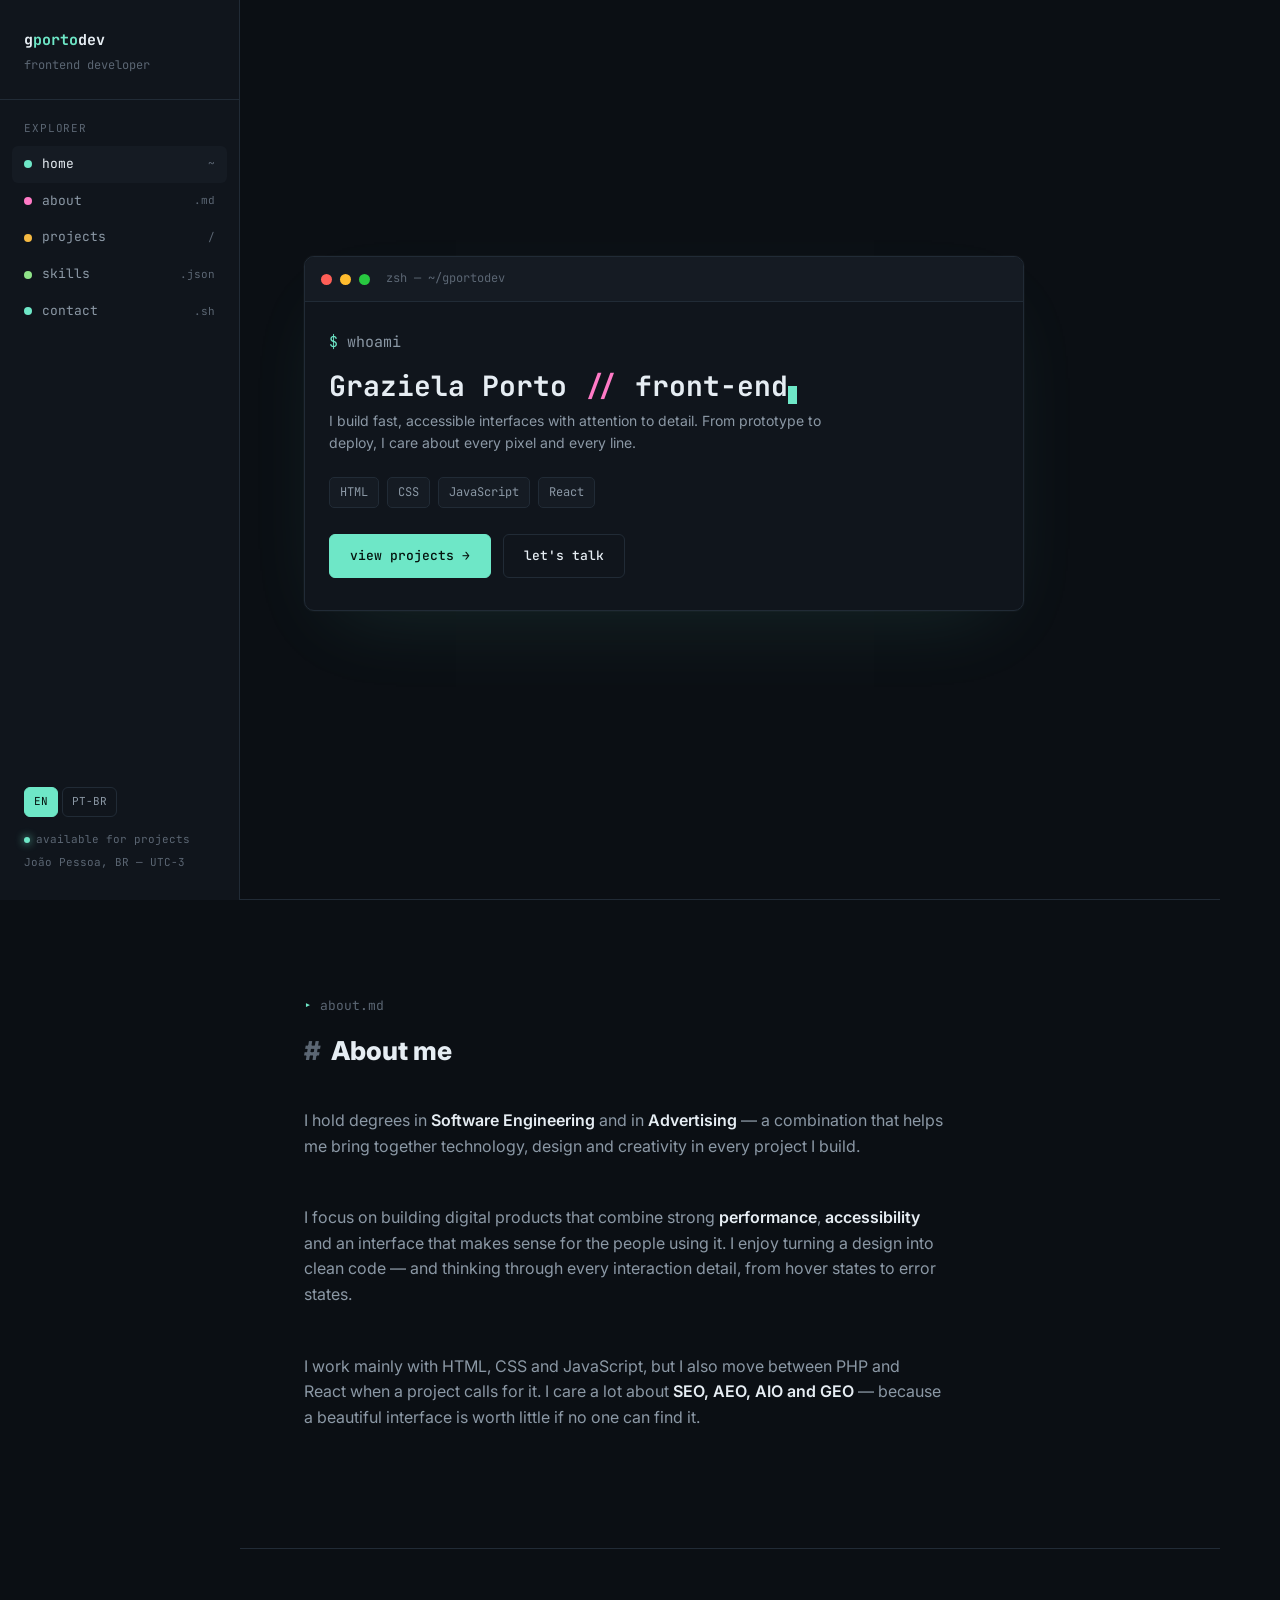
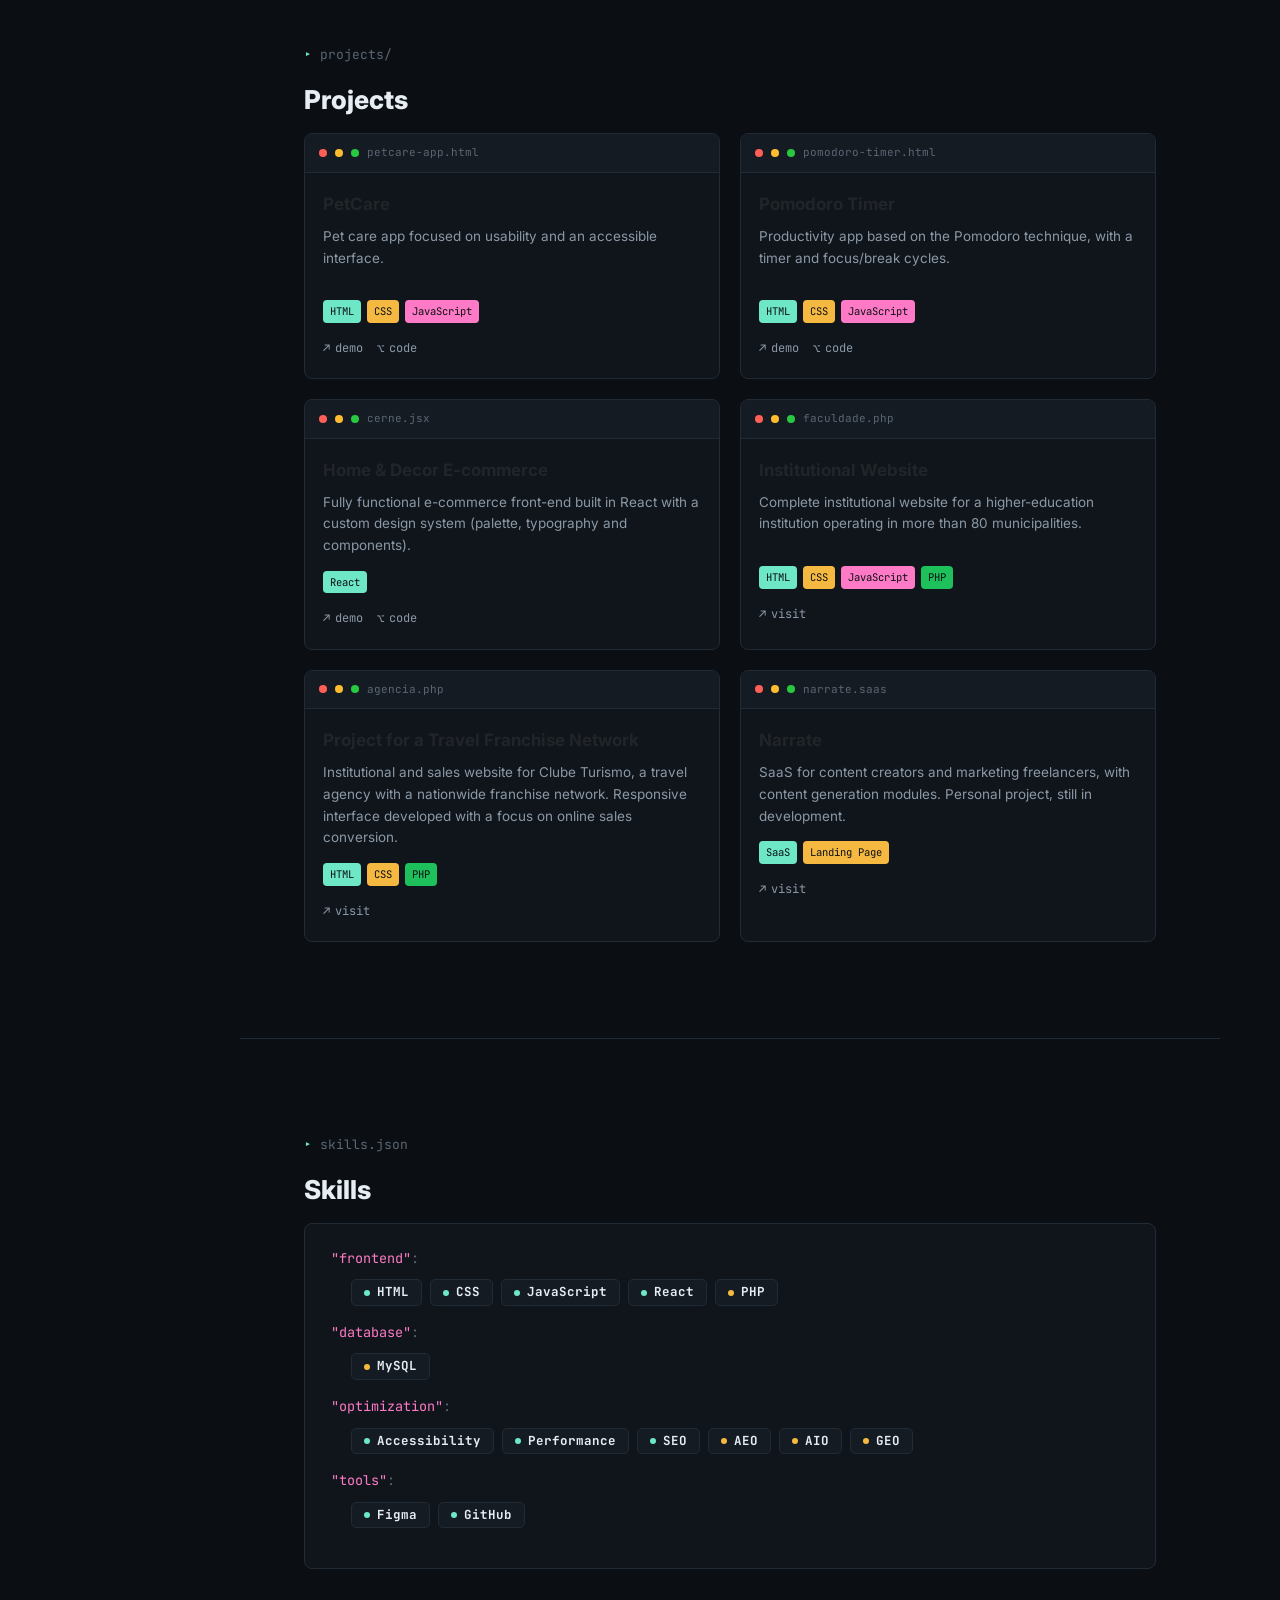
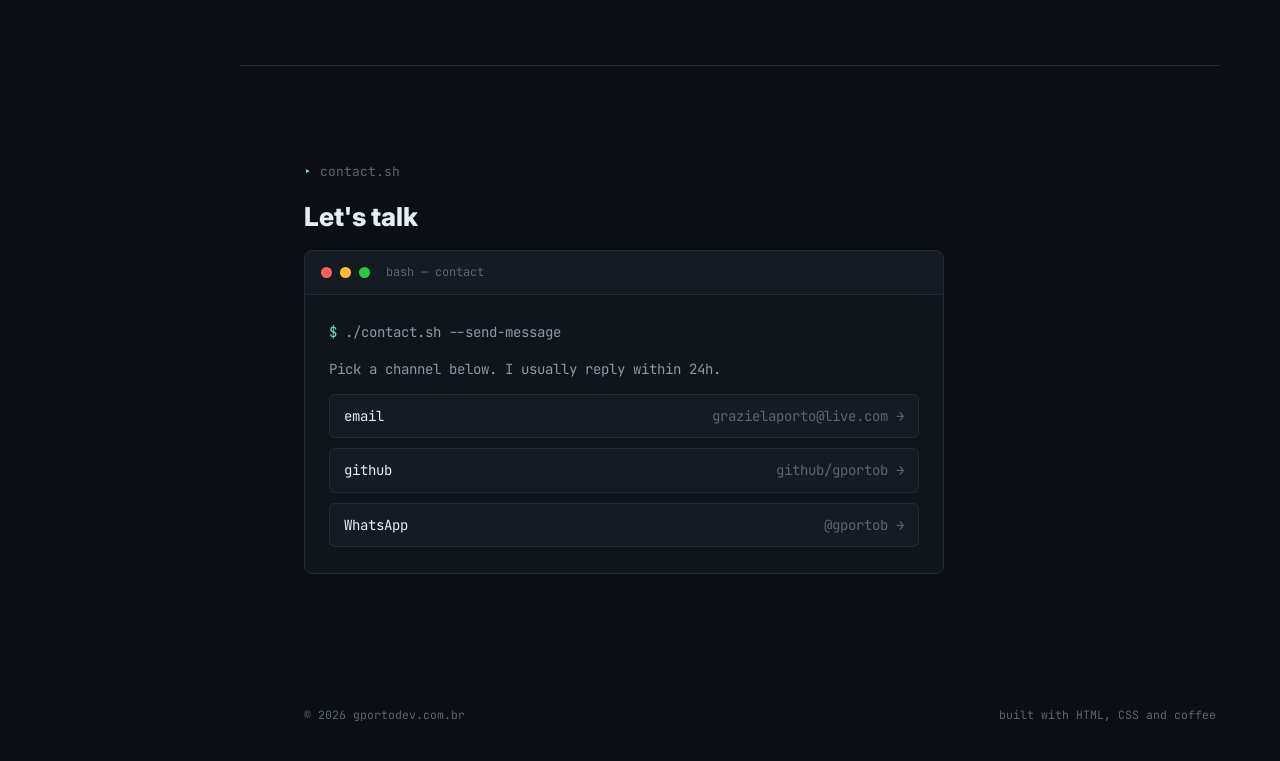
==== commit 6ef24496: "Update index.html" ====
--- a/index.html
+++ b/index.html
@@ -1,24 +1,25 @@
 <!DOCTYPE html>
-<html lang="pt-BR">
+<html lang="en">
 <head>
 <meta charset="UTF-8">
 <meta name="viewport" content="width=device-width, initial-scale=1.0">
-<title>Graziela Porto — frontend developer</title>
-<meta name="description" content="Portfólio de Graziela Porto, desenvolvedora front-end em João Pessoa. Projetos em React, HTML, CSS e JavaScript, com foco em performance e acessibilidade.">
+<title>Graziela Porto — front-end developer</title>
+<meta name="description" content="Portfolio of Graziela Porto, front-end developer based in João Pessoa, Brazil. Projects in React, HTML, CSS and JavaScript, focused on performance and accessibility.">
 <link rel="canonical" href="https://gportodev.com.br/">
 
 <!-- Open Graph -->
-<meta property="og:title" content="Graziela Porto — Desenvolvedora Front-end">
-<meta property="og:description" content="Portfólio de Graziela Porto: projetos, stack e contato. Front-end em João Pessoa.">
+<meta property="og:title" content="Graziela Porto — Front-end Developer">
+<meta property="og:description" content="Graziela Porto's portfolio: projects, stack and contact. Front-end developer in João Pessoa.">
 <meta property="og:type" content="website">
 <meta property="og:url" content="https://gportodev.com.br/">
 <meta property="og:image" content="https://gportodev.com.br/img/og-cover.png">
-<meta property="og:locale" content="pt_BR">
+<meta property="og:locale" content="en_US">
+<meta property="og:locale:alternate" content="pt_BR">
 
 <!-- Twitter Card -->
 <meta name="twitter:card" content="summary_large_image">
-<meta name="twitter:title" content="Graziela Porto — Desenvolvedora Front-end">
-<meta name="twitter:description" content="Portfólio de Graziela Porto: projetos, stack e contato. Front-end em João Pessoa.">
+<meta name="twitter:title" content="Graziela Porto — Front-end Developer">
+<meta name="twitter:description" content="Graziela Porto's portfolio: projects, stack and contact. Front-end developer in João Pessoa.">
 <meta name="twitter:image" content="https://gportodev.com.br/img/og-cover.png">
 
 <link rel="icon" type="image/svg+xml" href="img/logo.svg">
@@ -29,7 +30,25 @@
 <link rel="preconnect" href="https://fonts.googleapis.com">
 <link rel="preconnect" href="https://fonts.gstatic.com" crossorigin>
 <link href="https://fonts.googleapis.com/css2?family=JetBrains+Mono:wght@400;500;700;800&family=Inter:wght@400;500;600;700&display=swap" rel="stylesheet">
+
+<!-- Bootstrap (loaded BEFORE style.css so your custom rules keep priority in the cascade) -->
+<link href="https://cdn.jsdelivr.net/npm/bootstrap@5.3.3/dist/css/bootstrap.min.css" rel="stylesheet" integrity="sha384-QWTKZyjpPEjISv5WaRU9OFeRpok6YctnYmDr5pNlyT2bRjXh0JMhjY6hW+ALEwIH" crossorigin="anonymous">
+
 <link rel="stylesheet" href="style.css">
+
+<!-- Language toggle styling (kept here so it doesn't require touching style.css) -->
+<style>
+  .lang-toggle{display:flex;gap:4px;font-family:var(--mono);}
+  .lang-toggle button{
+    background:none;border:1px solid var(--border);color:var(--text-muted);
+    padding:5px 9px;border-radius:var(--radius);font-family:var(--mono);
+    font-size:11px;cursor:pointer;transition:all .15s ease;
+  }
+  .lang-toggle button.active{background:var(--cyan);color:#04120D;border-color:var(--cyan);}
+  .lang-toggle button:hover:not(.active){color:var(--text);border-color:var(--text-dim);}
+  .sidebar-footer .lang-toggle{margin-bottom:14px;}
+  .topbar-right{display:flex;align-items:center;gap:10px;}
+</style>
 
 <!-- Structured data -->
 <script type="application/ld+json">
@@ -37,7 +56,7 @@
   "@context": "https://schema.org",
   "@type": "Person",
   "name": "Graziela Porto",
-  "jobTitle": "Desenvolvedora Front-end",
+  "jobTitle": "Front-end Developer",
   "url": "https://gportodev.com.br",
   "sameAs": [
     "https://github.com/gportob",
@@ -57,13 +76,19 @@
 
 <div class="topbar">
   <div class="brand-name">g<span>porto</span>dev</div>
-  <button class="menu-btn" id="menuBtn" aria-expanded="false" aria-controls="mobileNav">menu</button>
+  <div class="topbar-right">
+    <div class="lang-toggle" role="group" aria-label="Language selector">
+      <button type="button" class="lang-opt" data-lang="en" onclick="setLanguage('en')">EN</button>
+      <button type="button" class="lang-opt" data-lang="pt" onclick="setLanguage('pt')">PT-BR</button>
+    </div>
+    <button class="menu-btn" id="menuBtn" aria-expanded="false" aria-controls="mobileNav">menu</button>
+  </div>
 </div>
 <nav class="mobile-nav" id="mobileNav">
-  <a href="#about">sobre.md</a>
-  <a href="#projects">projetos/</a>
+  <a href="#about" data-i18n="mobilenav_about">about.md</a>
+  <a href="#projects" data-i18n="mobilenav_projects">projects/</a>
   <a href="#skills">skills.json</a>
-  <a href="#contact">contato.sh</a>
+  <a href="#contact" data-i18n="mobilenav_contact">contact.sh</a>
 </nav>
 
 <div class="shell">
@@ -71,19 +96,23 @@
     <div>
       <div class="brand">
         <div class="brand-name">g<span>porto</span>dev</div>
-        <div class="brand-role">frontend developer</div>
-      </div>
-      <div class="explorer-label">explorer</div>
+        <div class="brand-role" data-i18n="brand_role">frontend developer</div>
+      </div>
+      <div class="explorer-label" data-i18n="sidebar_explorer">explorer</div>
       <ul class="nav-files">
         <li><a href="#hero"><span class="dot" style="background:var(--cyan)"></span>home<span class="ext">~</span></a></li>
-        <li><a href="#about"><span class="dot" style="background:var(--pink)"></span>sobre<span class="ext">.md</span></a></li>
-        <li><a href="#projects"><span class="dot" style="background:var(--amber)"></span>projetos<span class="ext">/</span></a></li>
+        <li><a href="#about"><span class="dot" style="background:var(--pink)"></span><span data-i18n="nav_about">about</span><span class="ext">.md</span></a></li>
+        <li><a href="#projects"><span class="dot" style="background:var(--amber)"></span><span data-i18n="nav_projects">projects</span><span class="ext">/</span></a></li>
         <li><a href="#skills"><span class="dot" style="background:#8FE388"></span>skills<span class="ext">.json</span></a></li>
-        <li><a href="#contact"><span class="dot" style="background:var(--cyan)"></span>contato<span class="ext">.sh</span></a></li>
+        <li><a href="#contact"><span class="dot" style="background:var(--cyan)"></span><span data-i18n="nav_contact">contact</span><span class="ext">.sh</span></a></li>
       </ul>
     </div>
     <div class="sidebar-footer">
-      <div class="sidebar-status"><span class="status-pulse"></span> disponível para projetos</div>
+      <div class="lang-toggle" role="group" aria-label="Language selector">
+        <button type="button" class="lang-opt" data-lang="en" onclick="setLanguage('en')">EN</button>
+        <button type="button" class="lang-opt" data-lang="pt" onclick="setLanguage('pt')">PT-BR</button>
+      </div>
+      <div class="sidebar-status"><span class="status-pulse"></span> <span data-i18n="sidebar_status">available for projects</span></div>
       <div>João Pessoa, BR — UTC-3</div>
     </div>
   </aside>
@@ -98,7 +127,7 @@
         <div class="terminal-body">
           <div class="line"><span class="prompt">$</span> whoami</div>
           <div class="out">Graziela Porto <span class="hl">//</span> front-end<span class="cursor"></span></div>
-          <div class="desc">Construo interfaces rápidas, acessíveis e com atenção ao detalhe. Do protótipo ao deploy, cuido de cada pixel e cada linha.</div>
+          <div class="desc" data-i18n="hero_desc">I build fast, accessible interfaces with attention to detail. From prototype to deploy, I care about every pixel and every line.</div>
           <div class="chip-row">
             <span class="chip">HTML</span>
             <span class="chip">CSS</span>
@@ -106,46 +135,41 @@
             <span class="chip">React</span>
           </div>
           <div class="hero-ctas">
-            <a href="#projects" class="btn btn-primary">ver projetos →</a>
-            <a href="#contact" class="btn btn-ghost">falar comigo</a>
+            <a href="#projects" class="btn btn-primary" data-i18n="hero_cta_projects">view projects →</a>
+            <a href="#contact" class="btn btn-ghost" data-i18n="hero_cta_contact">let's talk</a>
           </div>
         </div>
       </div>
     </section>
 
     <section id="about">
-      <div class="file-tag">sobre.md</div>
+      <div class="file-tag" data-i18n="about_filetag">about.md</div>
       <div class="about-grid">
-        <h1 class="md-h1"><span class="h-hash">#</span>Sobre mim</h1>
-        <p class="md-body">
-          Sou formada em <strong>Engenharia de Software</strong> e em <strong>Publicidade e Propaganda</strong> — uma combinação que me ajuda a unir tecnologia, design e criatividade em cada projeto que construo.
+        <h1 class="md-h1"><span class="h-hash">#</span><span data-i18n="about_h1">About me</span></h1>
+        <p class="md-body" data-i18n="about_p1" data-i18n-html="true">
+          I hold degrees in <strong>Software Engineering</strong> and in <strong>Advertising</strong> — a combination that helps me bring together technology, design and creativity in every project I build.
         </p>
-        <p class="md-body">
-          Foco em criar produtos digitais que unem <strong>boa performance</strong>, <strong>acessibilidade</strong> e uma interface que faz sentido pra quem usa. Gosto de transformar um design em código limpo — e de deixar cada detalhe da interação bem pensado, do hover ao estado de erro.
+        <p class="md-body" data-i18n="about_p2" data-i18n-html="true">
+          I focus on building digital products that combine strong <strong>performance</strong>, <strong>accessibility</strong> and an interface that makes sense for the people using it. I enjoy turning a design into clean code — and thinking through every interaction detail, from hover states to error states.
         </p>
-        <p class="md-body">
-          Trabalho principalmente com HTML, CSS e JavaScript, mas também transito por PHP e React quando o projeto pede. Me preocupo bastante com <strong>SEO, AEO, AIO e GEO</strong> — porque de nada adianta uma interface bonita se ninguém encontra ela.
+        <p class="md-body" data-i18n="about_p3" data-i18n-html="true">
+          I work mainly with HTML, CSS and JavaScript, but I also move between PHP and React when a project calls for it. I care a lot about <strong>SEO, AEO, AIO and GEO</strong> — because a beautiful interface is worth little if no one can find it.
         </p>
-        <!--<div class="stat-row">
-          <div class="stat"><b>2</b><span>formações</span></div>
-          <div class="stat"><b>+15</b><span>projetos entregues</span></div>
-          <div class="stat"><b>100%</b><span>remoto</span></div>
-        </div>-->
       </div>
     </section>
 
     <section id="projects">
-      <div class="file-tag">projetos/</div>
-      <h2 class="md-h1" style="font-family:var(--sans)">Projetos</h2>
+      <div class="file-tag" data-i18n="projects_filetag">projects/</div>
+      <h2 class="md-h1" style="font-family:var(--sans)" data-i18n="projects_h2">Projects</h2>
       <div class="proj-grid">
 
         <div class="card">
           <div class="card-head"><span class="tdot r"></span><span class="tdot y"></span><span class="tdot g"></span> petcare-app.html</div>
           <div class="card-body">
             <div class="card-title">PetCare</div>
-            <div class="card-desc">Aplicação para cuidados com pets, com foco em usabilidade e interface acessível.</div>
+            <div class="card-desc" data-i18n="card1_desc">Pet care app focused on usability and an accessible interface.</div>
             <div class="card-tags"><span class="tag-react">HTML</span><span class="tag-css">CSS</span><span class="tag-ts">JavaScript</span></div>
-            <div class="card-links"><a href="https://petcare-gamma-roan.vercel.app/" target="_blank" rel="noopener">↗ demo</a><a href="https://github.com/gportob/petcare">⌥ código</a></div>
+            <div class="card-links"><a href="https://petcare-gamma-roan.vercel.app/" target="_blank" rel="noopener">↗ <span data-i18n="demo_label">demo</span></a><a href="https://github.com/gportob/petcare">⌥ <span data-i18n="code_label">code</span></a></div>
           </div>
         </div>
 
@@ -153,39 +177,39 @@
           <div class="card-head"><span class="tdot r"></span><span class="tdot y"></span><span class="tdot g"></span> pomodoro-timer.html</div>
           <div class="card-body">
             <div class="card-title">Pomodoro Timer</div>
-            <div class="card-desc">Aplicação de produtividade baseada na técnica Pomodoro, com temporizador e ciclos de foco/descanso.</div>
+            <div class="card-desc" data-i18n="card2_desc">Productivity app based on the Pomodoro technique, with a timer and focus/break cycles.</div>
             <div class="card-tags"><span class="tag-react">HTML</span><span class="tag-css">CSS</span><span class="tag-ts">JavaScript</span></div>
-            <div class="card-links"><a href="https://pomodoro-one-flax.vercel.app/" target="_blank" rel="noopener">↗ demo</a><a href="https://github.com/gportob/pomodoro">⌥ código</a></div>
+            <div class="card-links"><a href="https://pomodoro-one-flax.vercel.app/" target="_blank" rel="noopener">↗ <span data-i18n="demo_label">demo</span></a><a href="https://github.com/gportob/pomodoro">⌥ <span data-i18n="code_label">code</span></a></div>
           </div>
         </div>
 
         <div class="card">
           <div class="card-head"><span class="tdot r"></span><span class="tdot y"></span><span class="tdot g"></span> cerne.jsx</div>
           <div class="card-body">
-            <div class="card-title">E-commerce de Casa & Decoração</div>
-            <div class="card-desc">Front-end de e-commerce 100% funcional construído em React e sistema de design próprio (paleta, tipografia e componentes).</div>
+            <div class="card-title" data-i18n="card3_title">Home &amp; Decor E-commerce</div>
+            <div class="card-desc" data-i18n="card3_desc">Fully functional e-commerce front-end built in React with a custom design system (palette, typography and components).</div>
             <div class="card-tags"><span class="tag-react">React</span></div>
-            <div class="card-links"><a href="https://cerne-ebon.vercel.app/">↗ demo</a><a href="https://github.com/gportob/cerne">⌥ código</a></div>
+            <div class="card-links"><a href="https://cerne-ebon.vercel.app/">↗ <span data-i18n="demo_label">demo</span></a><a href="https://github.com/gportob/cerne">⌥ <span data-i18n="code_label">code</span></a></div>
           </div>
         </div>
 
         <div class="card">
           <div class="card-head"><span class="tdot r"></span><span class="tdot y"></span><span class="tdot g"></span> faculdade.php</div>
           <div class="card-body">
-            <div class="card-title">Site Institucional</div>
-            <div class="card-desc">Site institucional completo para instituição de ensino superior com atuação em mais de 80 municípios.</div>
-            <div class="card-tags"><span class="tag-react">HTML</span><span class="tag-css">CSS</span><span class="tag-ts">JavaScript</span> </span><span class="tag-php">PHP</span></div>
-            <div class="card-links"><a href="https://faculdadetresmarias.edu.br">↗ acessar</a></div>
+            <div class="card-title" data-i18n="card4_title">Institutional Website</div>
+            <div class="card-desc" data-i18n="card4_desc">Complete institutional website for a higher-education institution operating in more than 80 municipalities.</div>
+            <div class="card-tags"><span class="tag-react">HTML</span><span class="tag-css">CSS</span><span class="tag-ts">JavaScript</span><span class="tag-php">PHP</span></div>
+            <div class="card-links"><a href="https://faculdadetresmarias.edu.br">↗ <span data-i18n="visit_label">visit</span></a></div>
           </div>
         </div>
 
         <div class="card">
           <div class="card-head"><span class="tdot r"></span><span class="tdot y"></span><span class="tdot g"></span>agencia.php</div>
           <div class="card-body">
-            <div class="card-title">Projeto para Rede de Franquias de Turismo</div>
-            <div class="card-desc">Site institucional e de vendas para a Clube Turismo, agência de viagens com rede de franquias nacional. Desenvolvimento de interface responsiva e com foco em conversão de vendas online.</div>
+            <div class="card-title" data-i18n="card5_title">Project for a Travel Franchise Network</div>
+            <div class="card-desc" data-i18n="card5_desc">Institutional and sales website for Clube Turismo, a travel agency with a nationwide franchise network. Responsive interface developed with a focus on online sales conversion.</div>
             <div class="card-tags"><span class="tag-react">HTML</span><span class="tag-css">CSS</span><span class="tag-php">PHP</span></div>
-            <div class="card-links"><a href="https://clubeturismo.com.br">↗ acessar</a></div>
+            <div class="card-links"><a href="https://clubeturismo.com.br">↗ <span data-i18n="visit_label">visit</span></a></div>
           </div>
         </div>
 
@@ -193,9 +217,9 @@
           <div class="card-head"><span class="tdot r"></span><span class="tdot y"></span><span class="tdot g"></span> narrate.saas</div>
           <div class="card-body">
             <div class="card-title">Narrate</div>
-            <div class="card-desc">SaaS para criadores de conteúdo e freelancers de marketing, com módulos de geração de conteúdo. Projeto pessoal, ainda em desenvolvimento.</div>
+            <div class="card-desc" data-i18n="card6_desc">SaaS for content creators and marketing freelancers, with content generation modules. Personal project, still in development.</div>
             <div class="card-tags"><span class="tag-react">SaaS</span><span class="tag-css">Landing Page</span></div>
-            <div class="card-links"><a href="https://narrate.ia.br/" target="_blank" rel="noopener">↗ acessar</a></div>
+            <div class="card-links"><a href="https://narrate.ia.br/" target="_blank" rel="noopener">↗ <span data-i18n="visit_label">visit</span></a></div>
           </div>
         </div>
 
@@ -214,16 +238,20 @@
           <span class="badge"><span class="lvl lvl-hi"></span>React</span>
           <span class="badge"><span class="lvl lvl-mid"></span>PHP</span>
         </div>
-        <div class="skill-group"><span class="j-key">"otimização"</span><span class="j-punc">:</span></div>
+        <div class="skill-group"><span class="j-key" data-i18n="skill_database">"database"</span><span class="j-punc">:</span></div>
         <div class="skill-badges">
-          <span class="badge"><span class="lvl lvl-hi"></span>Acessibilidade</span>
+          <span class="badge"><span class="lvl lvl-mid"></span>MySQL</span>
+        </div>
+        <div class="skill-group"><span class="j-key" data-i18n="skill_optimization">"optimization"</span><span class="j-punc">:</span></div>
+        <div class="skill-badges">
+          <span class="badge"><span class="lvl lvl-hi"></span><span data-i18n="badge_accessibility">Accessibility</span></span>
           <span class="badge"><span class="lvl lvl-hi"></span>Performance</span>
           <span class="badge"><span class="lvl lvl-hi"></span>SEO</span>
           <span class="badge"><span class="lvl lvl-mid"></span>AEO</span>
           <span class="badge"><span class="lvl lvl-mid"></span>AIO</span>
           <span class="badge"><span class="lvl lvl-mid"></span>GEO</span>
         </div>
-        <div class="skill-group"><span class="j-key">"ferramentas"</span><span class="j-punc">:</span></div>
+        <div class="skill-group"><span class="j-key" data-i18n="skill_tools">"tools"</span><span class="j-punc">:</span></div>
         <div class="skill-badges">
           <span class="badge"><span class="lvl lvl-hi"></span>Figma</span>
           <span class="badge"><span class="lvl lvl-hi"></span>GitHub</span>
@@ -232,16 +260,16 @@
     </section>
 
     <section id="contact">
-      <div class="file-tag">contato.sh</div>
-      <h2 class="md-h1" style="font-family:var(--sans)">Vamos conversar</h2>
+      <div class="file-tag" data-i18n="contact_filetag">contact.sh</div>
+      <h2 class="md-h1" style="font-family:var(--sans)" data-i18n="contact_h2">Let's talk</h2>
       <div class="contact-term">
         <div class="terminal-bar">
           <span class="tdot r"></span><span class="tdot y"></span><span class="tdot g"></span>
-          <span class="terminal-title">bash — contato</span>
+          <span class="terminal-title" data-i18n="contact_terminal_title">bash — contact</span>
         </div>
         <div class="contact-body">
-          <div class="line"><span class="prompt">$</span> ./contato.sh --enviar-mensagem</div>
-          <div class="line">Escolha um canal abaixo. Costumo responder em até 24h.</div>
+          <div class="line"><span class="prompt">$</span> <span data-i18n="contact_cmd">./contact.sh --send-message</span></div>
+          <div class="line" data-i18n="contact_line">Pick a channel below. I usually reply within 24h.</div>
           <div class="contact-links">
             <a href="mailto:grazielaporto@live.com">email <span class="arrow">grazielaporto@live.com →</span></a>
             <a href="https://github.com/gportob" target="_blank" rel="noopener">github <span class="arrow">github/gportob →</span></a>
@@ -253,10 +281,13 @@
 
     <footer>
       <span>© 2026 gportodev.com.br</span>
-      <span>construído com HTML, CSS e café</span>
+      <span data-i18n="footer_text">built with HTML, CSS and coffee</span>
     </footer>
   </main>
 </div>
+
+<!-- Bootstrap JS bundle (Popper included) — available in case you add Bootstrap components later -->
+<script src="https://cdn.jsdelivr.net/npm/bootstrap@5.3.3/dist/js/bootstrap.bundle.min.js" integrity="sha384-YvpcrYf0tY3lHB60NNkmXc5s9fDVZLESaAA55NDzOxhy9GkcIdslK1eN7N6jIeHz" crossorigin="anonymous"></script>
 
 <script>
   // Mobile nav toggle
@@ -291,6 +322,91 @@
   }, { rootMargin: '-40% 0px -50% 0px' });
 
   sections.forEach(s => observer.observe(s));
+
+  // ---------- EN / PT-BR translation ----------
+  const translations = {
+    mobilenav_about:      { en: "about.md",     pt: "sobre.md" },
+    mobilenav_projects:   { en: "projects/",    pt: "projetos/" },
+    mobilenav_contact:    { en: "contact.sh",   pt: "contato.sh" },
+    brand_role:           { en: "frontend developer", pt: "desenvolvedora front-end" },
+    sidebar_explorer:     { en: "explorer",     pt: "explorador" },
+    nav_about:            { en: "about",        pt: "sobre" },
+    nav_projects:         { en: "projects",     pt: "projetos" },
+    nav_contact:          { en: "contact",      pt: "contato" },
+    sidebar_status:       { en: "available for projects", pt: "disponível para projetos" },
+    hero_desc:            { en: "I build fast, accessible interfaces with attention to detail. From prototype to deploy, I care about every pixel and every line.",
+                             pt: "Construo interfaces rápidas, acessíveis e com atenção ao detalhe. Do protótipo ao deploy, cuido de cada pixel e cada linha." },
+    hero_cta_projects:    { en: "view projects →", pt: "ver projetos →" },
+    hero_cta_contact:     { en: "let's talk",   pt: "falar comigo" },
+    about_filetag:        { en: "about.md",     pt: "sobre.md" },
+    about_h1:             { en: "About me",     pt: "Sobre mim" },
+    about_p1:             { en: 'I hold degrees in <strong>Software Engineering</strong> and in <strong>Advertising</strong> — a combination that helps me bring together technology, design and creativity in every project I build.',
+                             pt: 'Sou formada em <strong>Engenharia de Software</strong> e em <strong>Publicidade e Propaganda</strong> — uma combinação que me ajuda a unir tecnologia, design e criatividade em cada projeto que construo.' },
+    about_p2:             { en: 'I focus on building digital products that combine strong <strong>performance</strong>, <strong>accessibility</strong> and an interface that makes sense for the people using it. I enjoy turning a design into clean code — and thinking through every interaction detail, from hover states to error states.',
+                             pt: 'Foco em criar produtos digitais que unem boa <strong>performance</strong>, <strong>acessibilidade</strong> e uma interface que faz sentido pra quem usa. Gosto de transformar um design em código limpo — e de deixar cada detalhe da interação bem pensado, do hover ao estado de erro.' },
+    about_p3:             { en: 'I work mainly with HTML, CSS and JavaScript, but I also move between PHP and React when a project calls for it. I care a lot about <strong>SEO, AEO, AIO and GEO</strong> — because a beautiful interface is worth little if no one can find it.',
+                             pt: 'Trabalho principalmente com HTML, CSS e JavaScript, mas também transito por PHP e React quando o projeto pede. Me preocupo bastante com <strong>SEO, AEO, AIO e GEO</strong> — porque de nada adianta uma interface bonita se ninguém encontra ela.' },
+    projects_filetag:     { en: "projects/",    pt: "projetos/" },
+    projects_h2:          { en: "Projects",     pt: "Projetos" },
+    card1_desc:           { en: "Pet care app focused on usability and an accessible interface.",
+                             pt: "Aplicação para cuidados com pets, com foco em usabilidade e interface acessível." },
+    card2_desc:           { en: "Productivity app based on the Pomodoro technique, with a timer and focus/break cycles.",
+                             pt: "Aplicação de produtividade baseada na técnica Pomodoro, com temporizador e ciclos de foco/descanso." },
+    card3_title:          { en: "Home & Decor E-commerce", pt: "E-commerce de Casa & Decoração" },
+    card3_desc:           { en: "Fully functional e-commerce front-end built in React with a custom design system (palette, typography and components).",
+                             pt: "Front-end de e-commerce 100% funcional construído em React e sistema de design próprio (paleta, tipografia e componentes)." },
+    card4_title:          { en: "Institutional Website", pt: "Site Institucional" },
+    card4_desc:           { en: "Complete institutional website for a higher-education institution operating in more than 80 municipalities.",
+                             pt: "Site institucional completo para instituição de ensino superior com atuação em mais de 80 municípios." },
+    card5_title:          { en: "Project for a Travel Franchise Network", pt: "Projeto para Rede de Franquias de Turismo" },
+    card5_desc:           { en: "Institutional and sales website for Clube Turismo, a travel agency with a nationwide franchise network. Responsive interface developed with a focus on online sales conversion.",
+                             pt: "Site institucional e de vendas para a Clube Turismo, agência de viagens com rede de franquias nacional. Desenvolvimento de interface responsiva e com foco em conversão de vendas online." },
+    card6_desc:           { en: "SaaS for content creators and marketing freelancers, with content generation modules. Personal project, still in development.",
+                             pt: "SaaS para criadores de conteúdo e freelancers de marketing, com módulos de geração de conteúdo. Projeto pessoal, ainda em desenvolvimento." },
+    demo_label:           { en: "demo",         pt: "demo" },
+    code_label:           { en: "code",         pt: "código" },
+    visit_label:          { en: "visit",        pt: "acessar" },
+    skill_database:       { en: '"database"',   pt: '"banco de dados"' },
+    skill_optimization:   { en: '"optimization"', pt: '"otimização"' },
+    skill_tools:          { en: '"tools"',      pt: '"ferramentas"' },
+    badge_accessibility:  { en: "Accessibility", pt: "Acessibilidade" },
+    contact_filetag:      { en: "contact.sh",   pt: "contato.sh" },
+    contact_h2:           { en: "Let's talk",   pt: "Vamos conversar" },
+    contact_terminal_title: { en: "bash — contact", pt: "bash — contato" },
+    contact_cmd:          { en: "./contact.sh --send-message", pt: "./contato.sh --enviar-mensagem" },
+    contact_line:         { en: "Pick a channel below. I usually reply within 24h.",
+                             pt: "Escolha um canal abaixo. Costumo responder em até 24h." },
+    footer_text:          { en: "built with HTML, CSS and coffee", pt: "construído com HTML, CSS e café" },
+    meta_title:           { en: "Graziela Porto — front-end developer", pt: "Graziela Porto — desenvolvedora front-end" },
+    meta_desc:            { en: "Portfolio of Graziela Porto, front-end developer based in João Pessoa, Brazil. Projects in React, HTML, CSS and JavaScript, focused on performance and accessibility.",
+                             pt: "Portfólio de Graziela Porto, desenvolvedora front-end em João Pessoa. Projetos em React, HTML, CSS e JavaScript, com foco em performance e acessibilidade." }
+  };
+
+  function setLanguage(lang){
+    document.querySelectorAll('[data-i18n]').forEach(el => {
+      const key = el.getAttribute('data-i18n');
+      const entry = translations[key];
+      if (!entry) return;
+      if (el.hasAttribute('data-i18n-html')) {
+        el.innerHTML = entry[lang];
+      } else {
+        el.textContent = entry[lang];
+      }
+    });
+    document.documentElement.lang = lang === 'pt' ? 'pt-BR' : 'en';
+    document.title = translations.meta_title[lang];
+    const metaDesc = document.querySelector('meta[name="description"]');
+    if (metaDesc) metaDesc.setAttribute('content', translations.meta_desc[lang]);
+    document.querySelectorAll('.lang-toggle .lang-opt').forEach(btn => {
+      btn.classList.toggle('active', btn.dataset.lang === lang);
+    });
+    try { localStorage.setItem('gportodev-lang', lang); } catch(e) {}
+  }
+
+  const savedLang = (function(){
+    try { return localStorage.getItem('gportodev-lang'); } catch(e) { return null; }
+  })();
+  setLanguage(savedLang === 'pt' ? 'pt' : 'en');
 </script>
 
 </body>
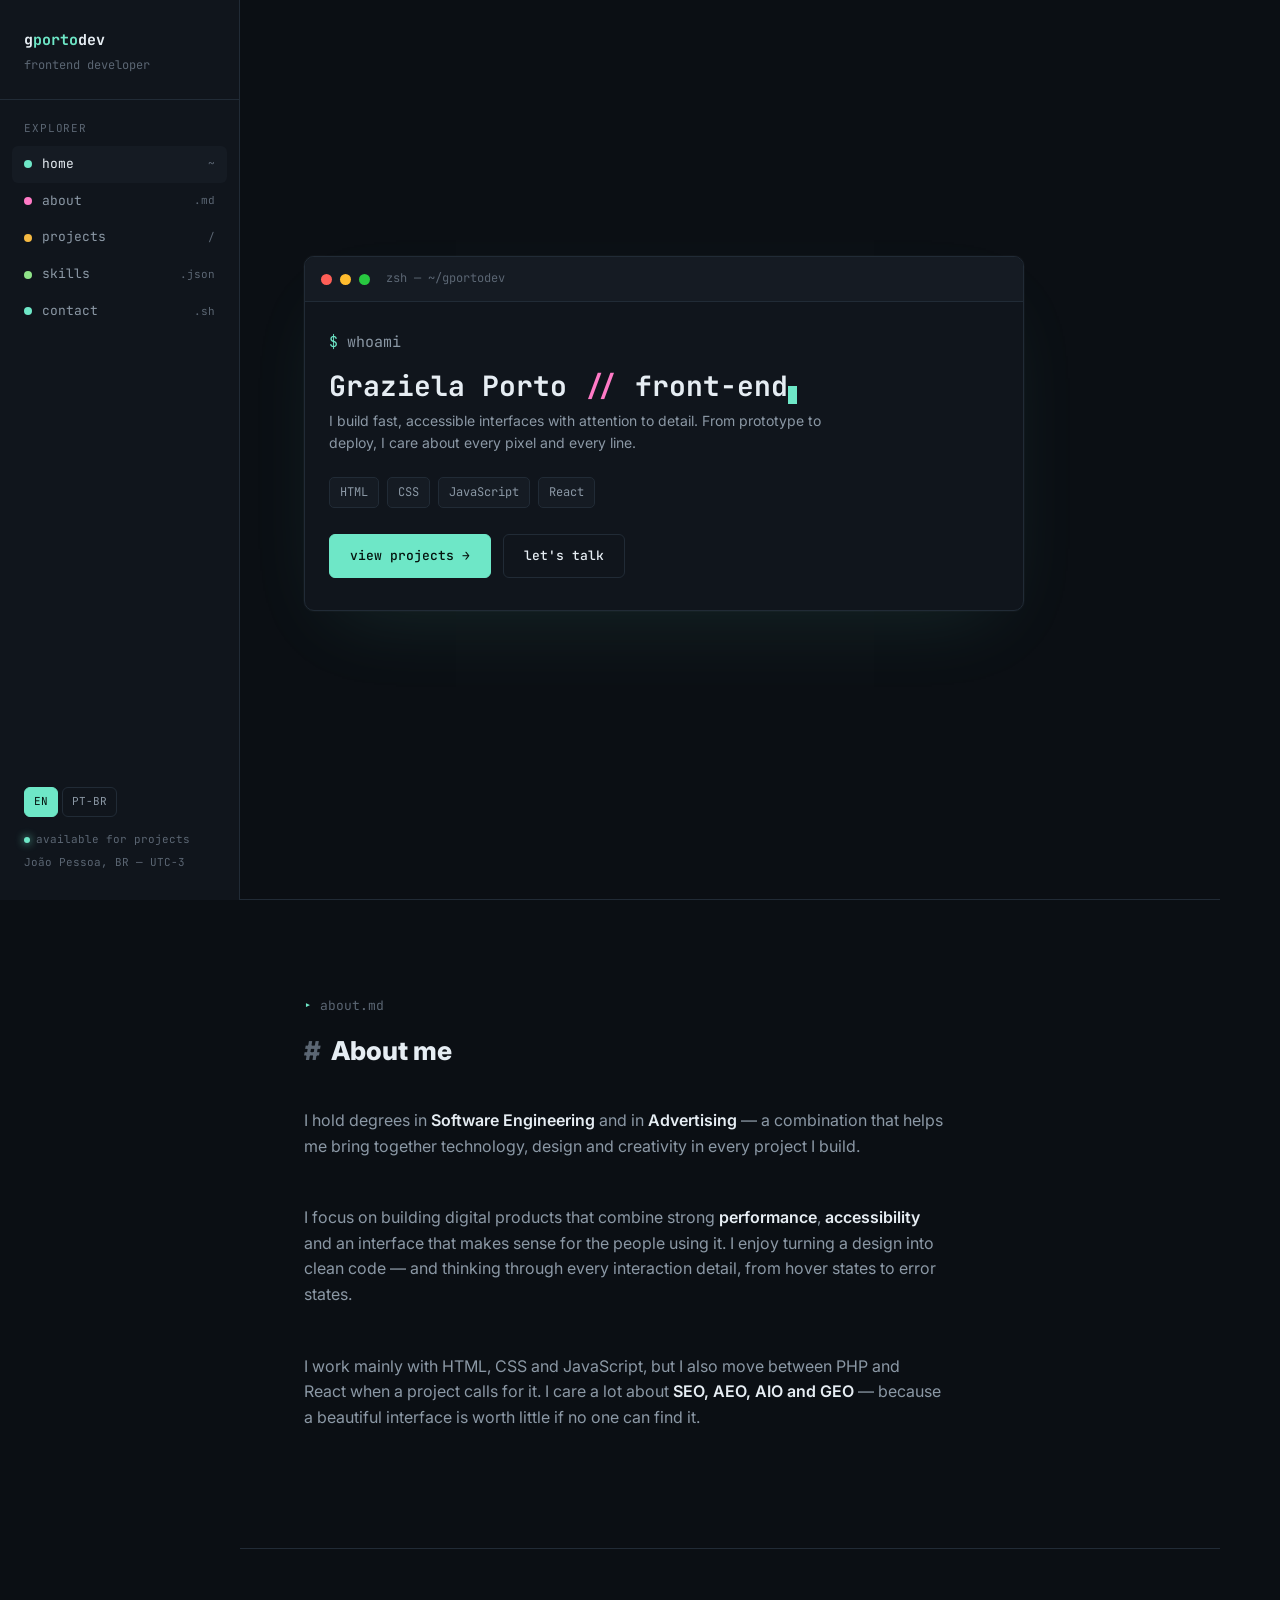
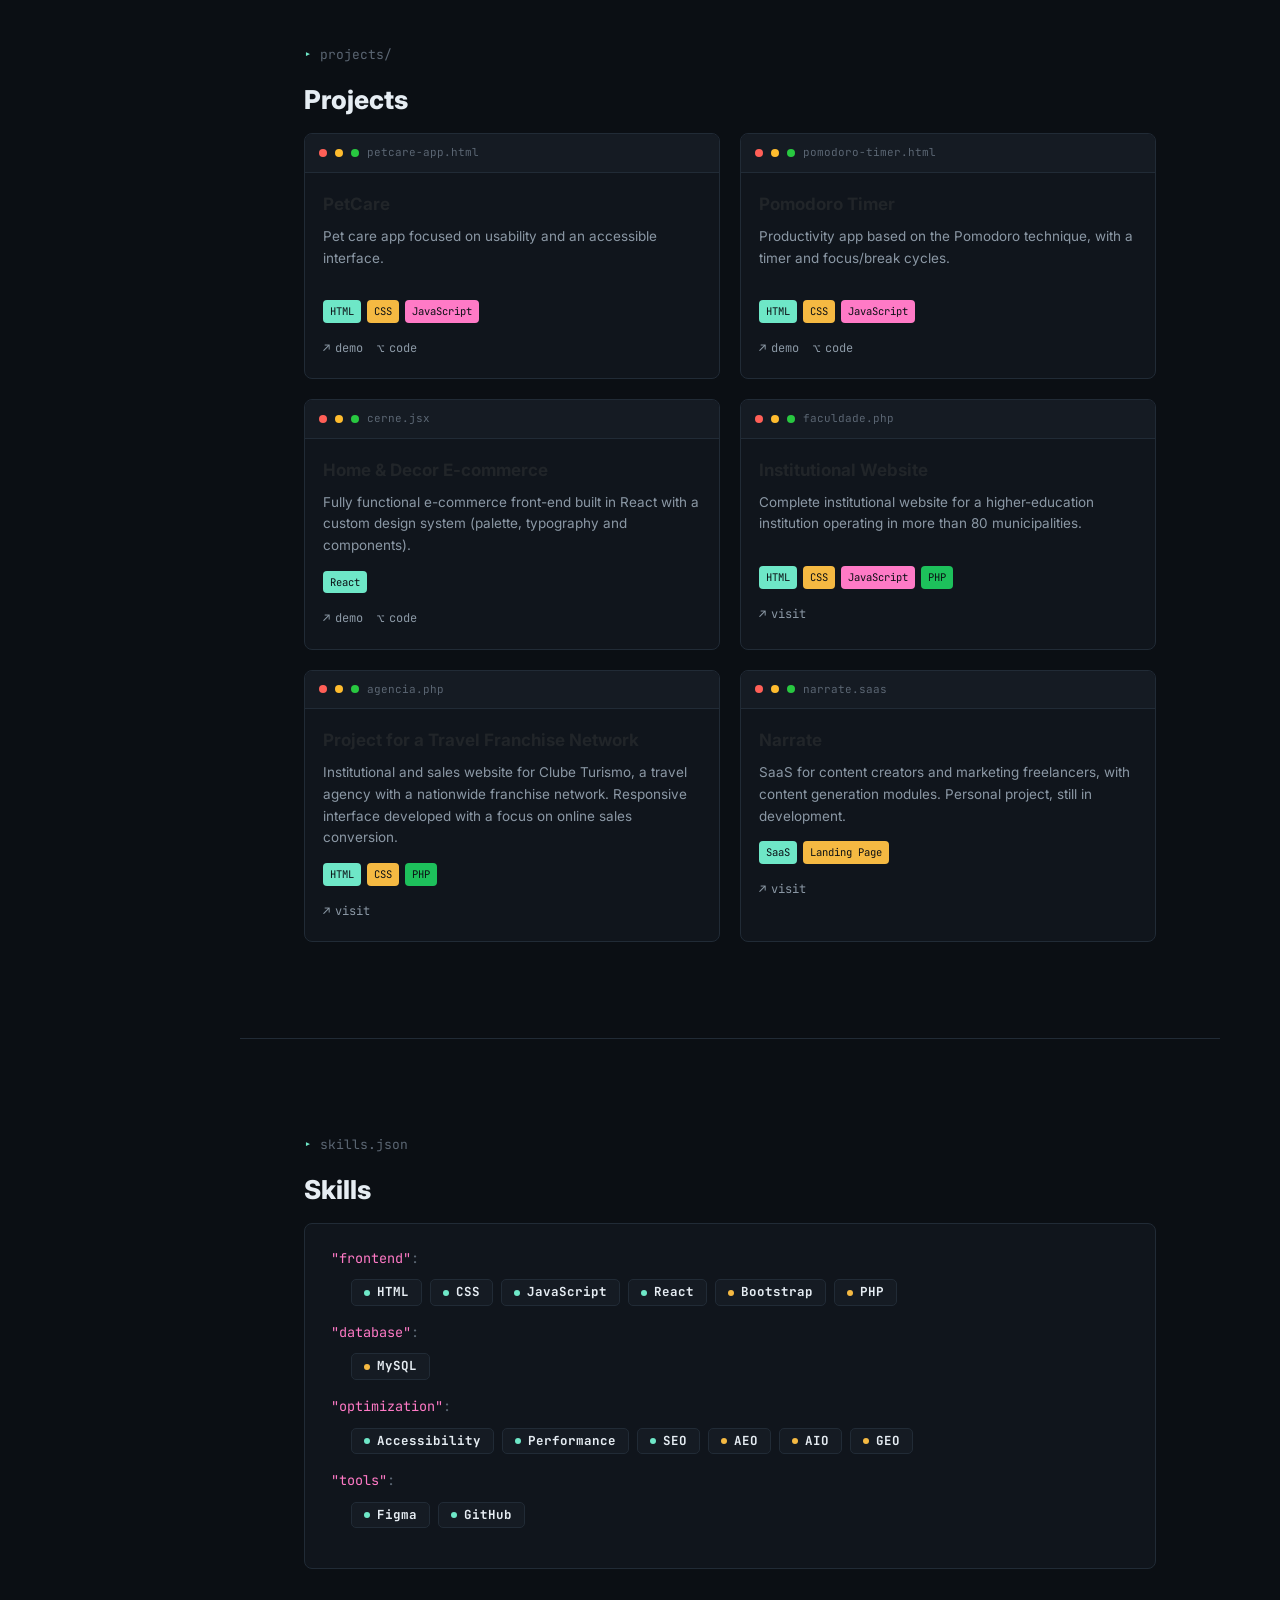
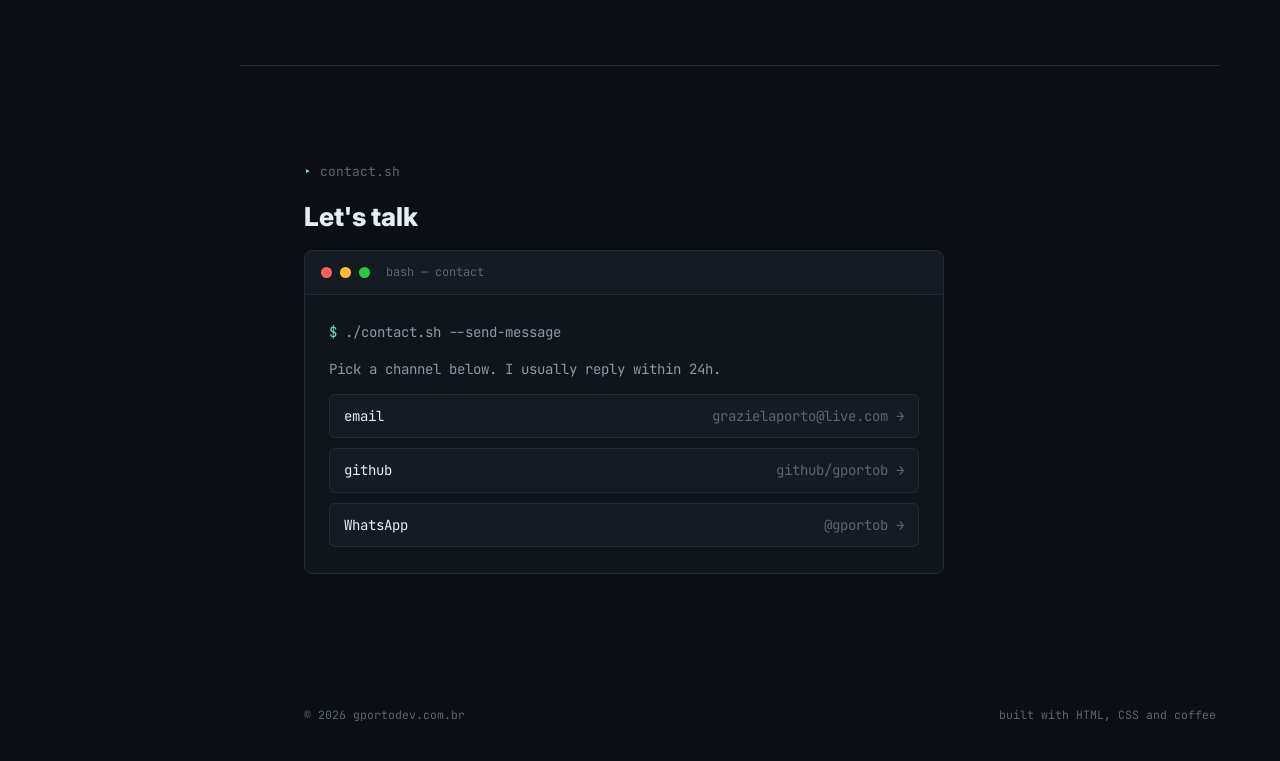
==== commit 8c198245: "Update index.html" ====
--- a/index.html
+++ b/index.html
@@ -236,6 +236,7 @@
           <span class="badge"><span class="lvl lvl-hi"></span>CSS</span>
           <span class="badge"><span class="lvl lvl-hi"></span>JavaScript</span>
           <span class="badge"><span class="lvl lvl-hi"></span>React</span>
+          <span class="badge"><span class="lvl lvl-mid"></span>Bootstrap</span>
           <span class="badge"><span class="lvl lvl-mid"></span>PHP</span>
         </div>
         <div class="skill-group"><span class="j-key" data-i18n="skill_database">"database"</span><span class="j-punc">:</span></div>
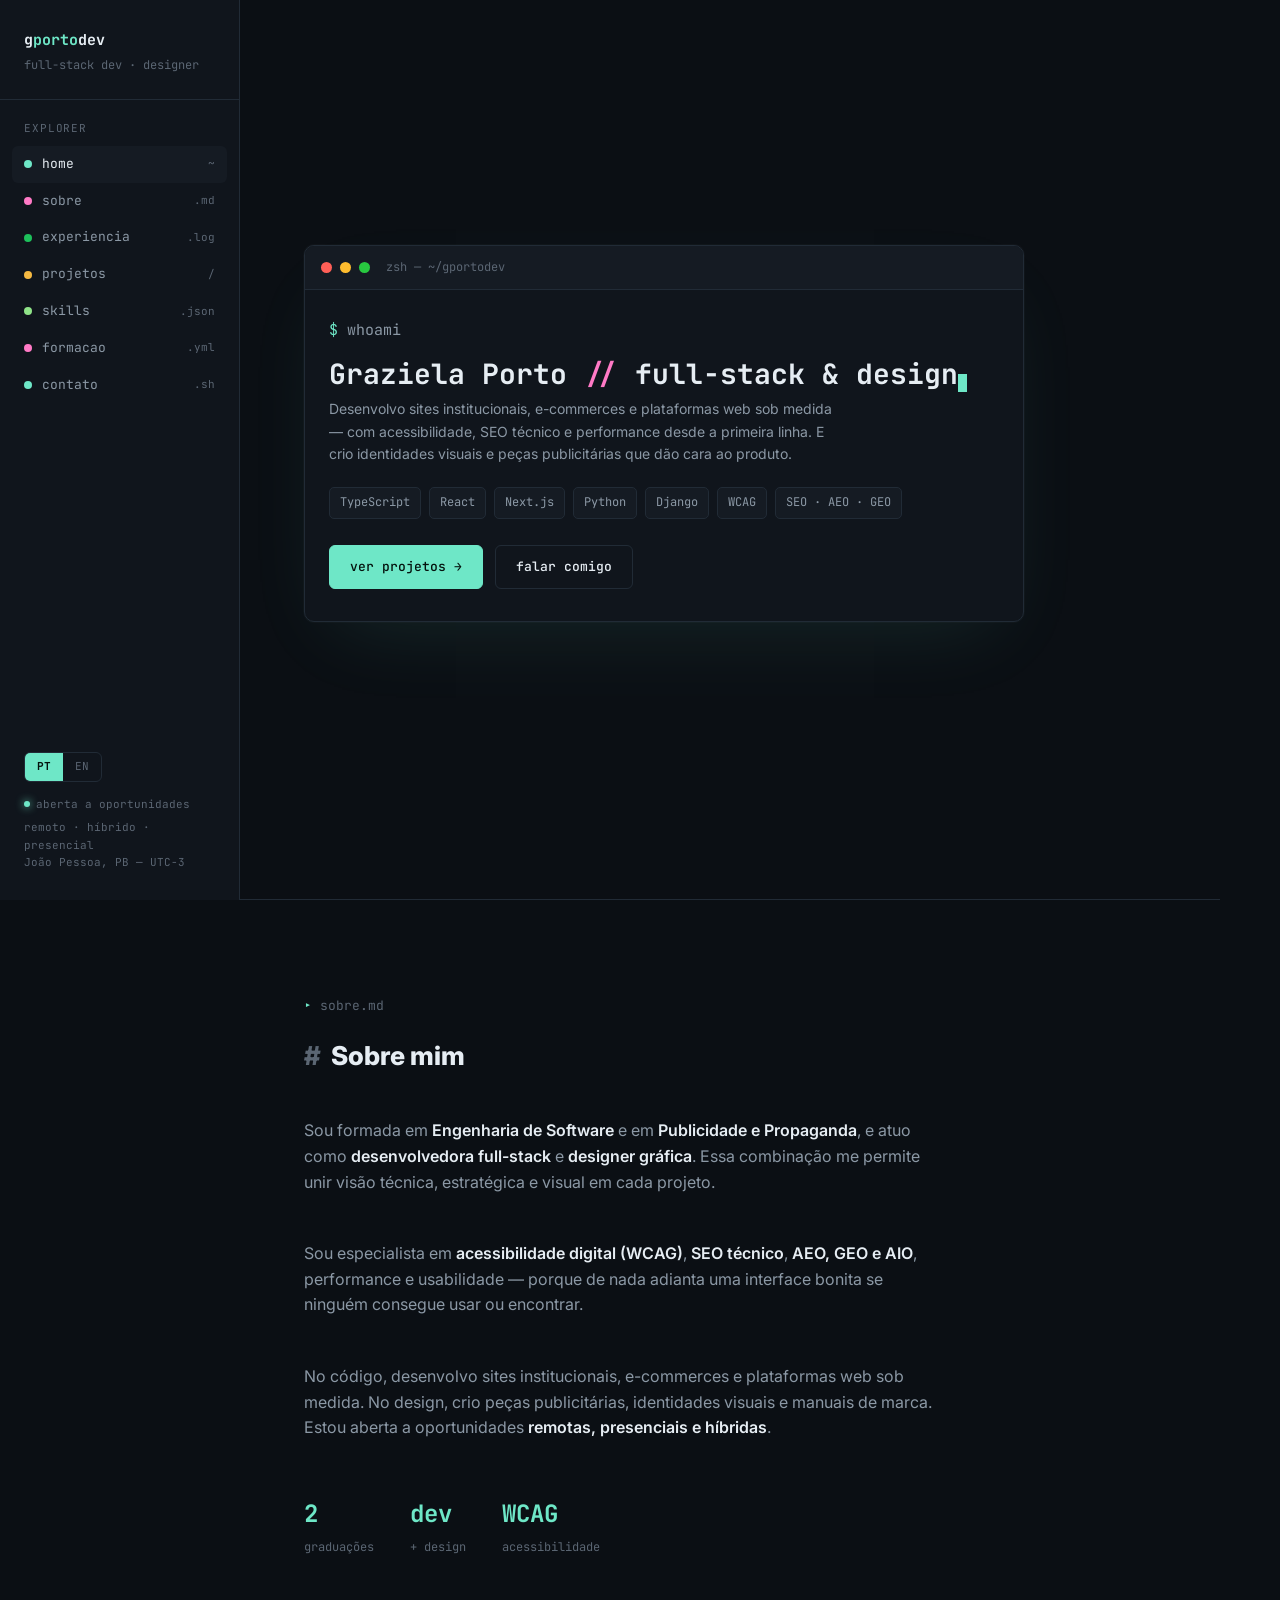
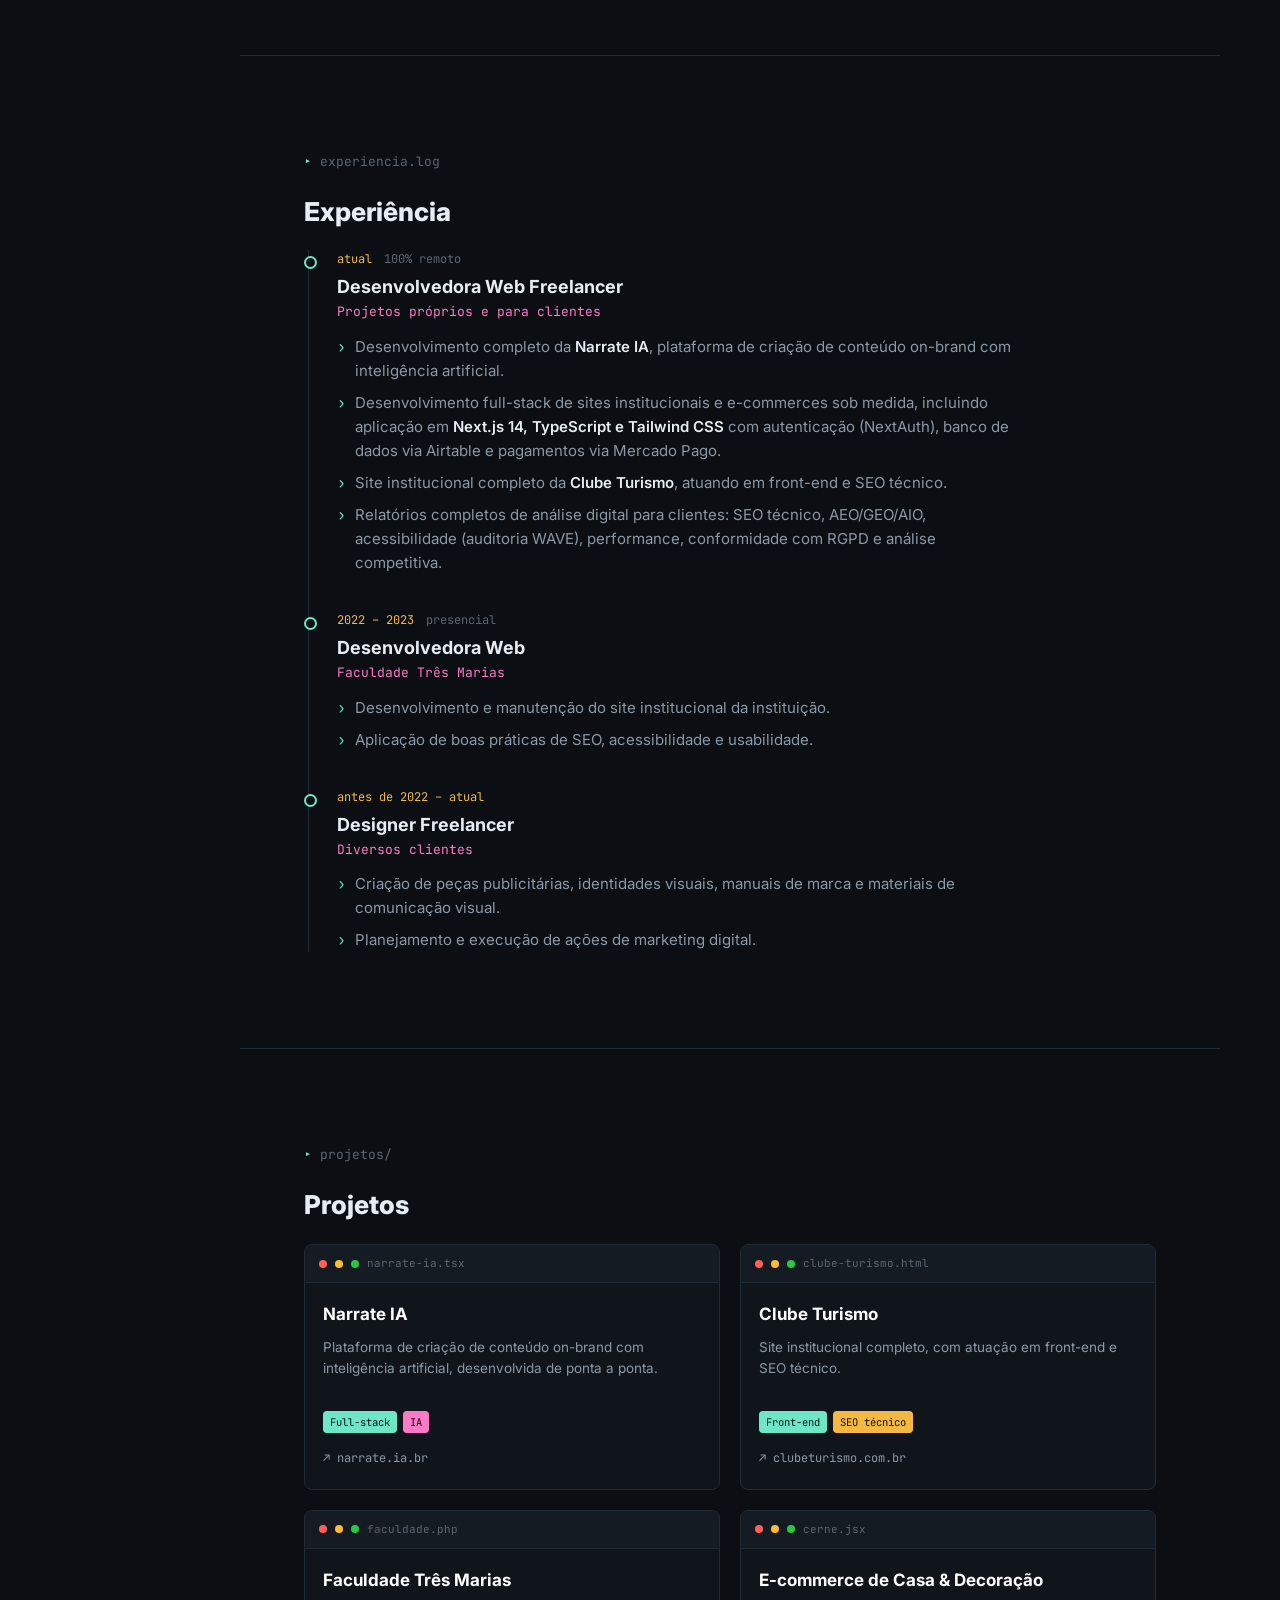
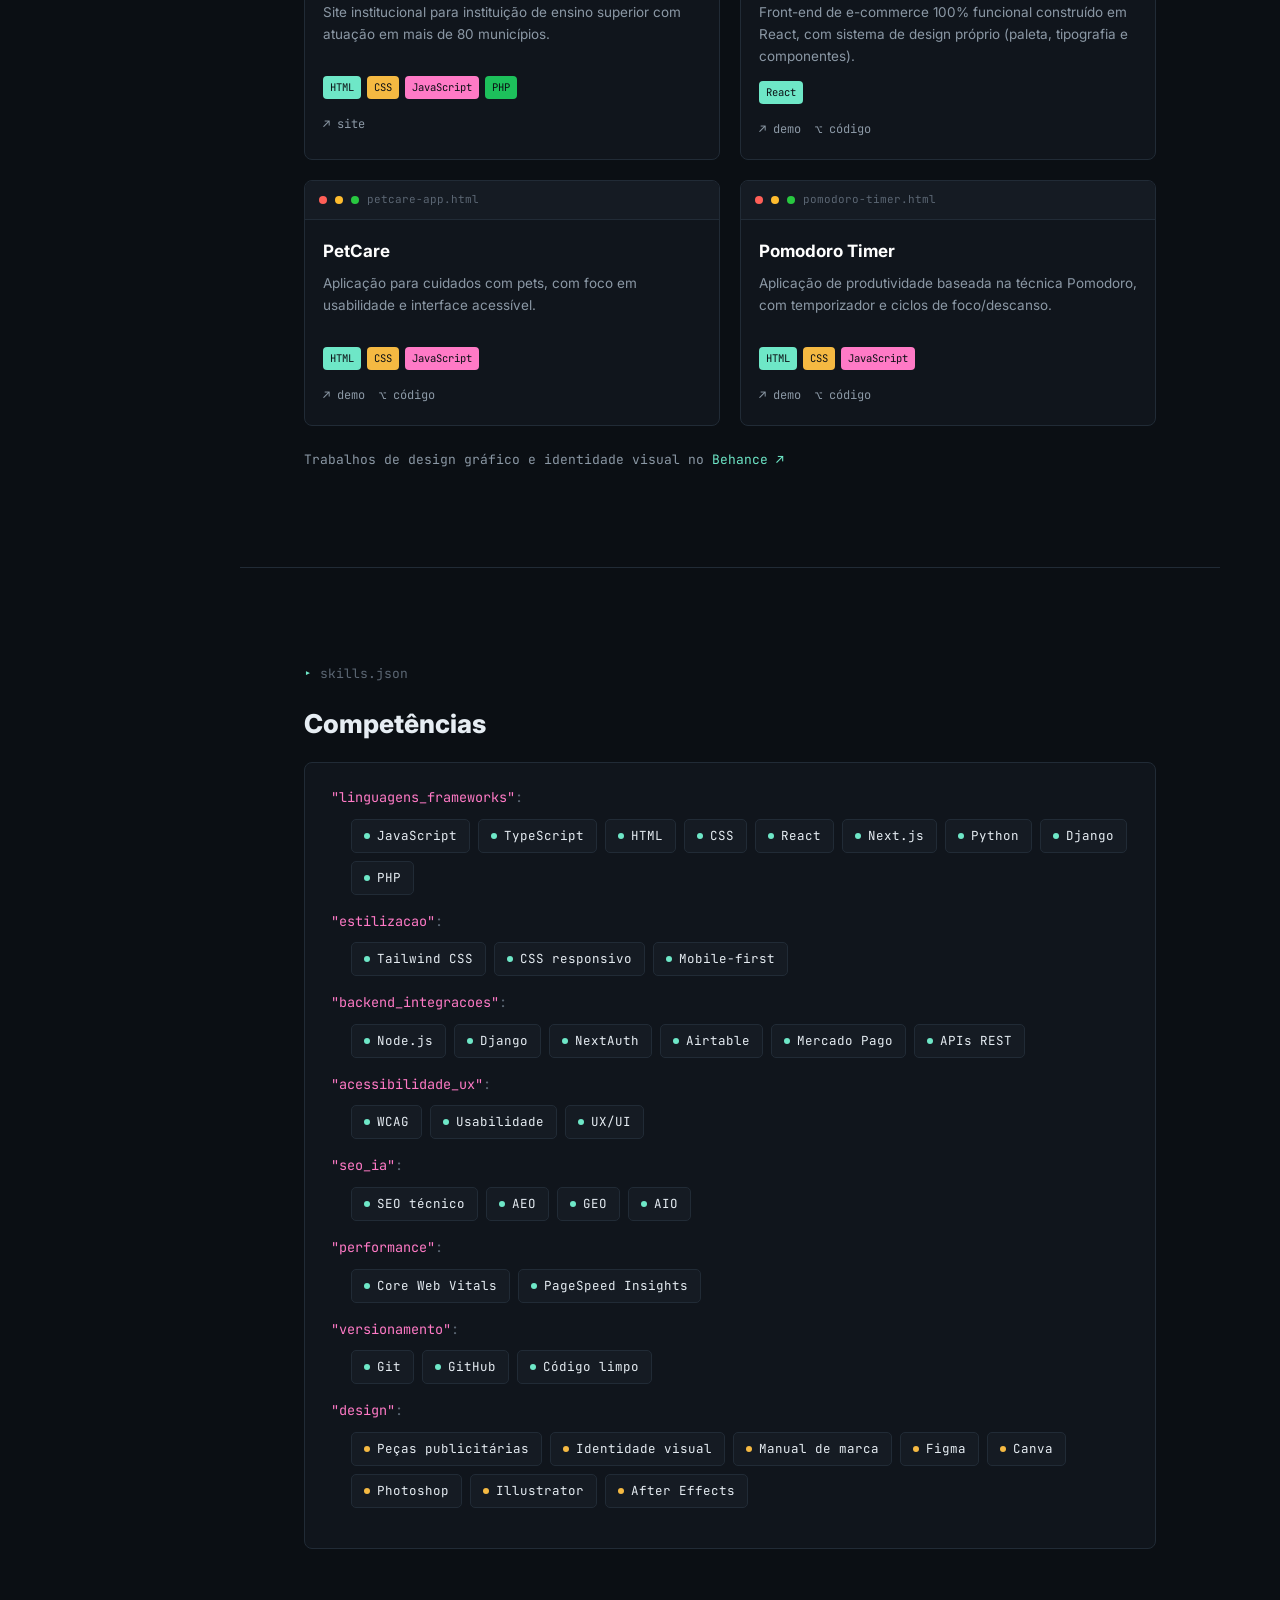
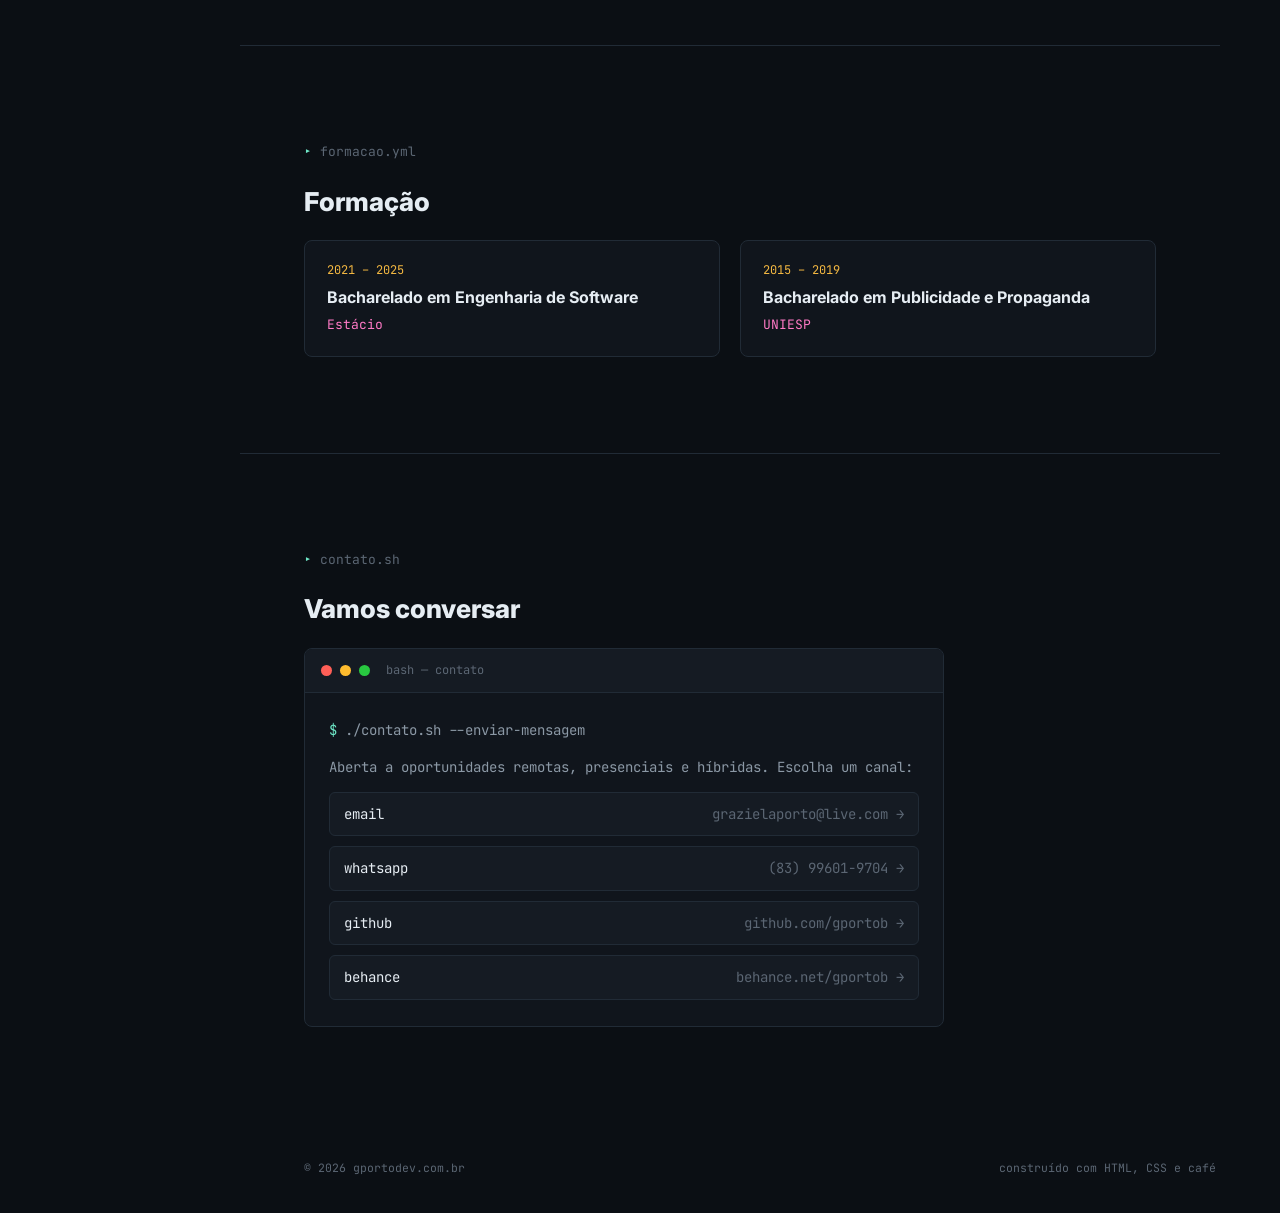
==== commit f2e1d3bf: "Remove .html das URLs do seletor de idioma A página em inglês passa para en/index.html (URL /en/) e " ====
--- a/index.html
+++ b/index.html
@@ -1,27 +1,20 @@
 <!DOCTYPE html>
-<html lang="en">
+<html lang="pt-BR">
 <head>
 <meta charset="UTF-8">
 <meta name="viewport" content="width=device-width, initial-scale=1.0">
-<title>Graziela Porto — front-end developer</title>
-<meta name="description" content="Portfolio of Graziela Porto, front-end developer based in João Pessoa, Brazil. Projects in React, HTML, CSS and JavaScript, focused on performance and accessibility.">
+<title>Graziela Porto — Desenvolvedora Full-Stack e Designer Gráfica</title>
+<meta name="description" content="Portfólio de Graziela Porto, desenvolvedora full-stack e designer gráfica em João Pessoa. Sites institucionais, e-commerces e plataformas web com acessibilidade, SEO e performance.">
 <link rel="canonical" href="https://gportodev.com.br/">
-
-<!-- Open Graph -->
-<meta property="og:title" content="Graziela Porto — Front-end Developer">
-<meta property="og:description" content="Graziela Porto's portfolio: projects, stack and contact. Front-end developer in João Pessoa.">
+<link rel="alternate" hreflang="pt-BR" href="https://gportodev.com.br/">
+<link rel="alternate" hreflang="en" href="https://gportodev.com.br/en/">
+<link rel="alternate" hreflang="x-default" href="https://gportodev.com.br/">
 <meta property="og:type" content="website">
+<meta property="og:title" content="Graziela Porto — Desenvolvedora Full-Stack e Designer Gráfica">
+<meta property="og:description" content="Sites institucionais, e-commerces e plataformas web sob medida, com acessibilidade, SEO técnico e performance.">
 <meta property="og:url" content="https://gportodev.com.br/">
-<meta property="og:image" content="https://gportodev.com.br/img/og-cover.png">
-<meta property="og:locale" content="en_US">
-<meta property="og:locale:alternate" content="pt_BR">
-
-<!-- Twitter Card -->
-<meta name="twitter:card" content="summary_large_image">
-<meta name="twitter:title" content="Graziela Porto — Front-end Developer">
-<meta name="twitter:description" content="Graziela Porto's portfolio: projects, stack and contact. Front-end developer in João Pessoa.">
-<meta name="twitter:image" content="https://gportodev.com.br/img/og-cover.png">
-
+<meta property="og:image" content="https://gportodev.com.br/img/logo-512.png">
+<meta property="og:locale" content="pt_BR">
 <link rel="icon" type="image/svg+xml" href="img/logo.svg">
 <link rel="icon" type="image/png" sizes="32x32" href="img/favicon-32.png">
 <link rel="icon" type="image/png" sizes="16x16" href="img/favicon-16.png">
@@ -30,65 +23,41 @@
 <link rel="preconnect" href="https://fonts.googleapis.com">
 <link rel="preconnect" href="https://fonts.gstatic.com" crossorigin>
 <link href="https://fonts.googleapis.com/css2?family=JetBrains+Mono:wght@400;500;700;800&family=Inter:wght@400;500;600;700&display=swap" rel="stylesheet">
-
-<!-- Bootstrap (loaded BEFORE style.css so your custom rules keep priority in the cascade) -->
-<link href="https://cdn.jsdelivr.net/npm/bootstrap@5.3.3/dist/css/bootstrap.min.css" rel="stylesheet" integrity="sha384-QWTKZyjpPEjISv5WaRU9OFeRpok6YctnYmDr5pNlyT2bRjXh0JMhjY6hW+ALEwIH" crossorigin="anonymous">
-
 <link rel="stylesheet" href="style.css">
-
-<!-- Language toggle styling (kept here so it doesn't require touching style.css) -->
-<style>
-  .lang-toggle{display:flex;gap:4px;font-family:var(--mono);}
-  .lang-toggle button{
-    background:none;border:1px solid var(--border);color:var(--text-muted);
-    padding:5px 9px;border-radius:var(--radius);font-family:var(--mono);
-    font-size:11px;cursor:pointer;transition:all .15s ease;
-  }
-  .lang-toggle button.active{background:var(--cyan);color:#04120D;border-color:var(--cyan);}
-  .lang-toggle button:hover:not(.active){color:var(--text);border-color:var(--text-dim);}
-  .sidebar-footer .lang-toggle{margin-bottom:14px;}
-  .topbar-right{display:flex;align-items:center;gap:10px;}
-</style>
-
-<!-- Structured data -->
 <script type="application/ld+json">
 {
   "@context": "https://schema.org",
   "@type": "Person",
   "name": "Graziela Porto",
-  "jobTitle": "Front-end Developer",
-  "url": "https://gportodev.com.br",
-  "sameAs": [
-    "https://github.com/gportob",
-    "https://wa.me/5583996019704"
+  "jobTitle": "Desenvolvedora Full-Stack e Designer Gráfica",
+  "url": "https://gportodev.com.br/",
+  "email": "mailto:grazielaporto@live.com",
+  "address": { "@type": "PostalAddress", "addressLocality": "João Pessoa", "addressRegion": "PB", "addressCountry": "BR" },
+  "alumniOf": [
+    { "@type": "CollegeOrUniversity", "name": "Estácio" },
+    { "@type": "CollegeOrUniversity", "name": "UNIESP" }
   ],
-  "address": {
-    "@type": "PostalAddress",
-    "addressLocality": "João Pessoa",
-    "addressRegion": "PB",
-    "addressCountry": "BR"
-  }
+  "knowsAbout": ["Desenvolvimento full-stack", "React", "Next.js", "TypeScript", "Python", "Django", "Acessibilidade digital (WCAG)", "SEO técnico", "AEO", "GEO", "AIO", "Core Web Vitals", "Design gráfico", "Identidade visual"],
+  "sameAs": ["https://github.com/gportob", "https://www.behance.net/gportob"]
 }
 </script>
-
 </head>
 <body>
 
 <div class="topbar">
   <div class="brand-name">g<span>porto</span>dev</div>
-  <div class="topbar-right">
-    <div class="lang-toggle" role="group" aria-label="Language selector">
-      <button type="button" class="lang-opt" data-lang="en" onclick="setLanguage('en')">EN</button>
-      <button type="button" class="lang-opt" data-lang="pt" onclick="setLanguage('pt')">PT-BR</button>
-    </div>
+  <div class="topbar-actions">
+    <a href="en/" class="lang-switch" hreflang="en" lang="en" aria-label="Switch to English">EN</a>
     <button class="menu-btn" id="menuBtn" aria-expanded="false" aria-controls="mobileNav">menu</button>
   </div>
 </div>
-<nav class="mobile-nav" id="mobileNav">
-  <a href="#about" data-i18n="mobilenav_about">about.md</a>
-  <a href="#projects" data-i18n="mobilenav_projects">projects/</a>
+<nav class="mobile-nav" id="mobileNav" aria-label="Navegação principal">
+  <a href="#about">sobre.md</a>
+  <a href="#experience">experiencia.log</a>
+  <a href="#projects">projetos/</a>
   <a href="#skills">skills.json</a>
-  <a href="#contact" data-i18n="mobilenav_contact">contact.sh</a>
+  <a href="#education">formacao.yml</a>
+  <a href="#contact">contato.sh</a>
 </nav>
 
 <div class="shell">
@@ -96,24 +65,29 @@
     <div>
       <div class="brand">
         <div class="brand-name">g<span>porto</span>dev</div>
-        <div class="brand-role" data-i18n="brand_role">frontend developer</div>
-      </div>
-      <div class="explorer-label" data-i18n="sidebar_explorer">explorer</div>
-      <ul class="nav-files">
-        <li><a href="#hero"><span class="dot" style="background:var(--cyan)"></span>home<span class="ext">~</span></a></li>
-        <li><a href="#about"><span class="dot" style="background:var(--pink)"></span><span data-i18n="nav_about">about</span><span class="ext">.md</span></a></li>
-        <li><a href="#projects"><span class="dot" style="background:var(--amber)"></span><span data-i18n="nav_projects">projects</span><span class="ext">/</span></a></li>
-        <li><a href="#skills"><span class="dot" style="background:#8FE388"></span>skills<span class="ext">.json</span></a></li>
-        <li><a href="#contact"><span class="dot" style="background:var(--cyan)"></span><span data-i18n="nav_contact">contact</span><span class="ext">.sh</span></a></li>
-      </ul>
+        <div class="brand-role">full-stack dev · designer</div>
+      </div>
+      <div class="explorer-label">explorer</div>
+      <nav aria-label="Seções">
+        <ul class="nav-files">
+          <li><a href="#hero"><span class="dot" style="background:var(--cyan)"></span>home<span class="ext">~</span></a></li>
+          <li><a href="#about"><span class="dot" style="background:var(--pink)"></span>sobre<span class="ext">.md</span></a></li>
+          <li><a href="#experience"><span class="dot" style="background:var(--verde)"></span>experiencia<span class="ext">.log</span></a></li>
+          <li><a href="#projects"><span class="dot" style="background:var(--amber)"></span>projetos<span class="ext">/</span></a></li>
+          <li><a href="#skills"><span class="dot" style="background:#8FE388"></span>skills<span class="ext">.json</span></a></li>
+          <li><a href="#education"><span class="dot" style="background:var(--pink)"></span>formacao<span class="ext">.yml</span></a></li>
+          <li><a href="#contact"><span class="dot" style="background:var(--cyan)"></span>contato<span class="ext">.sh</span></a></li>
+        </ul>
+      </nav>
     </div>
     <div class="sidebar-footer">
-      <div class="lang-toggle" role="group" aria-label="Language selector">
-        <button type="button" class="lang-opt" data-lang="en" onclick="setLanguage('en')">EN</button>
-        <button type="button" class="lang-opt" data-lang="pt" onclick="setLanguage('pt')">PT-BR</button>
-      </div>
-      <div class="sidebar-status"><span class="status-pulse"></span> <span data-i18n="sidebar_status">available for projects</span></div>
-      <div>João Pessoa, BR — UTC-3</div>
+      <div class="lang-toggle" role="group" aria-label="Idioma">
+        <span class="lang-opt active" aria-current="true">PT</span>
+        <a href="en/" class="lang-opt" hreflang="en" lang="en" aria-label="Switch to English">EN</a>
+      </div>
+      <div class="sidebar-status"><span class="status-pulse"></span> aberta a oportunidades</div>
+      <div>remoto · híbrido · presencial</div>
+      <div>João Pessoa, PB — UTC-3</div>
     </div>
   </aside>
 
@@ -126,155 +100,253 @@
         </div>
         <div class="terminal-body">
           <div class="line"><span class="prompt">$</span> whoami</div>
-          <div class="out">Graziela Porto <span class="hl">//</span> front-end<span class="cursor"></span></div>
-          <div class="desc" data-i18n="hero_desc">I build fast, accessible interfaces with attention to detail. From prototype to deploy, I care about every pixel and every line.</div>
+          <h1 class="out">Graziela Porto <span class="hl">//</span> full-stack &amp; design<span class="cursor" aria-hidden="true"></span></h1>
+          <p class="desc">Desenvolvo sites institucionais, e-commerces e plataformas web sob medida — com acessibilidade, SEO técnico e performance desde a primeira linha. E crio identidades visuais e peças publicitárias que dão cara ao produto.</p>
           <div class="chip-row">
-            <span class="chip">HTML</span>
-            <span class="chip">CSS</span>
-            <span class="chip">JavaScript</span>
+            <span class="chip">TypeScript</span>
             <span class="chip">React</span>
+            <span class="chip">Next.js</span>
+            <span class="chip">Python</span>
+            <span class="chip">Django</span>
+            <span class="chip">WCAG</span>
+            <span class="chip">SEO · AEO · GEO</span>
           </div>
           <div class="hero-ctas">
-            <a href="#projects" class="btn btn-primary" data-i18n="hero_cta_projects">view projects →</a>
-            <a href="#contact" class="btn btn-ghost" data-i18n="hero_cta_contact">let's talk</a>
+            <a href="#projects" class="btn btn-primary">ver projetos →</a>
+            <a href="#contact" class="btn btn-ghost">falar comigo</a>
           </div>
         </div>
       </div>
     </section>
 
     <section id="about">
-      <div class="file-tag" data-i18n="about_filetag">about.md</div>
+      <div class="file-tag">sobre.md</div>
       <div class="about-grid">
-        <h1 class="md-h1"><span class="h-hash">#</span><span data-i18n="about_h1">About me</span></h1>
-        <p class="md-body" data-i18n="about_p1" data-i18n-html="true">
-          I hold degrees in <strong>Software Engineering</strong> and in <strong>Advertising</strong> — a combination that helps me bring together technology, design and creativity in every project I build.
+        <h2 class="md-h1"><span class="h-hash">#</span>Sobre mim</h2>
+        <p class="md-body">
+          Sou formada em <strong>Engenharia de Software</strong> e em <strong>Publicidade e Propaganda</strong>, e atuo como <strong>desenvolvedora full-stack</strong> e <strong>designer gráfica</strong>. Essa combinação me permite unir visão técnica, estratégica e visual em cada projeto.
         </p>
-        <p class="md-body" data-i18n="about_p2" data-i18n-html="true">
-          I focus on building digital products that combine strong <strong>performance</strong>, <strong>accessibility</strong> and an interface that makes sense for the people using it. I enjoy turning a design into clean code — and thinking through every interaction detail, from hover states to error states.
+        <p class="md-body">
+          Sou especialista em <strong>acessibilidade digital (WCAG)</strong>, <strong>SEO técnico</strong>, <strong>AEO, GEO e AIO</strong>, performance e usabilidade — porque de nada adianta uma interface bonita se ninguém consegue usar ou encontrar.
         </p>
-        <p class="md-body" data-i18n="about_p3" data-i18n-html="true">
-          I work mainly with HTML, CSS and JavaScript, but I also move between PHP and React when a project calls for it. I care a lot about <strong>SEO, AEO, AIO and GEO</strong> — because a beautiful interface is worth little if no one can find it.
+        <p class="md-body">
+          No código, desenvolvo sites institucionais, e-commerces e plataformas web sob medida. No design, crio peças publicitárias, identidades visuais e manuais de marca. Estou aberta a oportunidades <strong>remotas, presenciais e híbridas</strong>.
         </p>
-      </div>
+        <div class="stat-row">
+          <div class="stat"><b>2</b><span>graduações</span></div>
+          <div class="stat"><b>dev</b><span>+ design</span></div>
+          <div class="stat"><b>WCAG</b><span>acessibilidade</span></div>
+        </div>
+      </div>
+    </section>
+
+    <section id="experience">
+      <div class="file-tag">experiencia.log</div>
+      <h2 class="md-h1">Experiência</h2>
+      <ol class="timeline">
+        <li class="tl-item">
+          <div class="tl-meta"><span class="tl-date">atual</span><span class="tl-mode">100% remoto</span></div>
+          <h3 class="tl-role">Desenvolvedora Web Freelancer</h3>
+          <div class="tl-org">Projetos próprios e para clientes</div>
+          <ul class="tl-list">
+            <li>Desenvolvimento completo da <strong>Narrate IA</strong>, plataforma de criação de conteúdo on-brand com inteligência artificial.</li>
+            <li>Desenvolvimento full-stack de sites institucionais e e-commerces sob medida, incluindo aplicação em <strong>Next.js 14, TypeScript e Tailwind CSS</strong> com autenticação (NextAuth), banco de dados via Airtable e pagamentos via Mercado Pago.</li>
+            <li>Site institucional completo da <strong>Clube Turismo</strong>, atuando em front-end e SEO técnico.</li>
+            <li>Relatórios completos de análise digital para clientes: SEO técnico, AEO/GEO/AIO, acessibilidade (auditoria WAVE), performance, conformidade com RGPD e análise competitiva.</li>
+          </ul>
+        </li>
+        <li class="tl-item">
+          <div class="tl-meta"><span class="tl-date">2022 – 2023</span><span class="tl-mode">presencial</span></div>
+          <h3 class="tl-role">Desenvolvedora Web</h3>
+          <div class="tl-org">Faculdade Três Marias</div>
+          <ul class="tl-list">
+            <li>Desenvolvimento e manutenção do site institucional da instituição.</li>
+            <li>Aplicação de boas práticas de SEO, acessibilidade e usabilidade.</li>
+          </ul>
+        </li>
+        <li class="tl-item">
+          <div class="tl-meta"><span class="tl-date">antes de 2022 – atual</span></div>
+          <h3 class="tl-role">Designer Freelancer</h3>
+          <div class="tl-org">Diversos clientes</div>
+          <ul class="tl-list">
+            <li>Criação de peças publicitárias, identidades visuais, manuais de marca e materiais de comunicação visual.</li>
+            <li>Planejamento e execução de ações de marketing digital.</li>
+          </ul>
+        </li>
+      </ol>
     </section>
 
     <section id="projects">
-      <div class="file-tag" data-i18n="projects_filetag">projects/</div>
-      <h2 class="md-h1" style="font-family:var(--sans)" data-i18n="projects_h2">Projects</h2>
+      <div class="file-tag">projetos/</div>
+      <h2 class="md-h1">Projetos</h2>
       <div class="proj-grid">
 
-        <div class="card">
+        <article class="card">
+          <div class="card-head"><span class="tdot r"></span><span class="tdot y"></span><span class="tdot g"></span> narrate-ia.tsx</div>
+          <div class="card-body">
+            <h3 class="card-title">Narrate IA</h3>
+            <p class="card-desc">Plataforma de criação de conteúdo on-brand com inteligência artificial, desenvolvida de ponta a ponta.</p>
+            <div class="card-tags"><span class="tag-react">Full-stack</span><span class="tag-ts">IA</span></div>
+            <div class="card-links"><a href="https://narrate.ia.br" target="_blank" rel="noopener">↗ narrate.ia.br</a></div>
+          </div>
+        </article>
+
+        <article class="card">
+          <div class="card-head"><span class="tdot r"></span><span class="tdot y"></span><span class="tdot g"></span> clube-turismo.html</div>
+          <div class="card-body">
+            <h3 class="card-title">Clube Turismo</h3>
+            <p class="card-desc">Site institucional completo, com atuação em front-end e SEO técnico.</p>
+            <div class="card-tags"><span class="tag-react">Front-end</span><span class="tag-css">SEO técnico</span></div>
+            <div class="card-links"><a href="https://clubeturismo.com.br" target="_blank" rel="noopener">↗ clubeturismo.com.br</a></div>
+          </div>
+        </article>
+
+        <article class="card">
+          <div class="card-head"><span class="tdot r"></span><span class="tdot y"></span><span class="tdot g"></span> faculdade.php</div>
+          <div class="card-body">
+            <h3 class="card-title">Faculdade Três Marias</h3>
+            <p class="card-desc">Site institucional para instituição de ensino superior com atuação em mais de 80 municípios.</p>
+            <div class="card-tags"><span class="tag-react">HTML</span><span class="tag-css">CSS</span><span class="tag-ts">JavaScript</span><span class="tag-php">PHP</span></div>
+            <div class="card-links"><a href="https://www.faculdadetresmarias.edu.br" target="_blank" rel="noopener">↗ site</a></div>
+          </div>
+        </article>
+
+        <article class="card">
+          <div class="card-head"><span class="tdot r"></span><span class="tdot y"></span><span class="tdot g"></span> cerne.jsx</div>
+          <div class="card-body">
+            <h3 class="card-title">E-commerce de Casa &amp; Decoração</h3>
+            <p class="card-desc">Front-end de e-commerce 100% funcional construído em React, com sistema de design próprio (paleta, tipografia e componentes).</p>
+            <div class="card-tags"><span class="tag-react">React</span></div>
+            <div class="card-links"><a href="https://cerne-ebon.vercel.app/" target="_blank" rel="noopener">↗ demo</a><a href="https://github.com/gportob/cerne" target="_blank" rel="noopener">⌥ código</a></div>
+          </div>
+        </article>
+
+        <article class="card">
           <div class="card-head"><span class="tdot r"></span><span class="tdot y"></span><span class="tdot g"></span> petcare-app.html</div>
           <div class="card-body">
-            <div class="card-title">PetCare</div>
-            <div class="card-desc" data-i18n="card1_desc">Pet care app focused on usability and an accessible interface.</div>
+            <h3 class="card-title">PetCare</h3>
+            <p class="card-desc">Aplicação para cuidados com pets, com foco em usabilidade e interface acessível.</p>
             <div class="card-tags"><span class="tag-react">HTML</span><span class="tag-css">CSS</span><span class="tag-ts">JavaScript</span></div>
-            <div class="card-links"><a href="https://petcare-gamma-roan.vercel.app/" target="_blank" rel="noopener">↗ <span data-i18n="demo_label">demo</span></a><a href="https://github.com/gportob/petcare">⌥ <span data-i18n="code_label">code</span></a></div>
-          </div>
-        </div>
-
-       <div class="card">
+            <div class="card-links"><a href="https://petcare-gamma-roan.vercel.app/" target="_blank" rel="noopener">↗ demo</a><a href="https://github.com/gportob/petcare" target="_blank" rel="noopener">⌥ código</a></div>
+          </div>
+        </article>
+
+        <article class="card">
           <div class="card-head"><span class="tdot r"></span><span class="tdot y"></span><span class="tdot g"></span> pomodoro-timer.html</div>
           <div class="card-body">
-            <div class="card-title">Pomodoro Timer</div>
-            <div class="card-desc" data-i18n="card2_desc">Productivity app based on the Pomodoro technique, with a timer and focus/break cycles.</div>
+            <h3 class="card-title">Pomodoro Timer</h3>
+            <p class="card-desc">Aplicação de produtividade baseada na técnica Pomodoro, com temporizador e ciclos de foco/descanso.</p>
             <div class="card-tags"><span class="tag-react">HTML</span><span class="tag-css">CSS</span><span class="tag-ts">JavaScript</span></div>
-            <div class="card-links"><a href="https://pomodoro-one-flax.vercel.app/" target="_blank" rel="noopener">↗ <span data-i18n="demo_label">demo</span></a><a href="https://github.com/gportob/pomodoro">⌥ <span data-i18n="code_label">code</span></a></div>
-          </div>
-        </div>
-
-        <div class="card">
-          <div class="card-head"><span class="tdot r"></span><span class="tdot y"></span><span class="tdot g"></span> cerne.jsx</div>
-          <div class="card-body">
-            <div class="card-title" data-i18n="card3_title">Home &amp; Decor E-commerce</div>
-            <div class="card-desc" data-i18n="card3_desc">Fully functional e-commerce front-end built in React with a custom design system (palette, typography and components).</div>
-            <div class="card-tags"><span class="tag-react">React</span></div>
-            <div class="card-links"><a href="https://cerne-ebon.vercel.app/">↗ <span data-i18n="demo_label">demo</span></a><a href="https://github.com/gportob/cerne">⌥ <span data-i18n="code_label">code</span></a></div>
-          </div>
-        </div>
-
-        <div class="card">
-          <div class="card-head"><span class="tdot r"></span><span class="tdot y"></span><span class="tdot g"></span> faculdade.php</div>
-          <div class="card-body">
-            <div class="card-title" data-i18n="card4_title">Institutional Website</div>
-            <div class="card-desc" data-i18n="card4_desc">Complete institutional website for a higher-education institution operating in more than 80 municipalities.</div>
-            <div class="card-tags"><span class="tag-react">HTML</span><span class="tag-css">CSS</span><span class="tag-ts">JavaScript</span><span class="tag-php">PHP</span></div>
-            <div class="card-links"><a href="https://faculdadetresmarias.edu.br">↗ <span data-i18n="visit_label">visit</span></a></div>
-          </div>
-        </div>
-
-        <div class="card">
-          <div class="card-head"><span class="tdot r"></span><span class="tdot y"></span><span class="tdot g"></span>agencia.php</div>
-          <div class="card-body">
-            <div class="card-title" data-i18n="card5_title">Project for a Travel Franchise Network</div>
-            <div class="card-desc" data-i18n="card5_desc">Institutional and sales website for Clube Turismo, a travel agency with a nationwide franchise network. Responsive interface developed with a focus on online sales conversion.</div>
-            <div class="card-tags"><span class="tag-react">HTML</span><span class="tag-css">CSS</span><span class="tag-php">PHP</span></div>
-            <div class="card-links"><a href="https://clubeturismo.com.br">↗ <span data-i18n="visit_label">visit</span></a></div>
-          </div>
-        </div>
-
-        <div class="card">
-          <div class="card-head"><span class="tdot r"></span><span class="tdot y"></span><span class="tdot g"></span> narrate.saas</div>
-          <div class="card-body">
-            <div class="card-title">Narrate</div>
-            <div class="card-desc" data-i18n="card6_desc">SaaS for content creators and marketing freelancers, with content generation modules. Personal project, still in development.</div>
-            <div class="card-tags"><span class="tag-react">SaaS</span><span class="tag-css">Landing Page</span></div>
-            <div class="card-links"><a href="https://narrate.ia.br/" target="_blank" rel="noopener">↗ <span data-i18n="visit_label">visit</span></a></div>
-          </div>
-        </div>
-
-      </div>
+            <div class="card-links"><a href="https://pomodoro-one-flax.vercel.app/" target="_blank" rel="noopener">↗ demo</a><a href="https://github.com/gportob/pomodoro" target="_blank" rel="noopener">⌥ código</a></div>
+          </div>
+        </article>
+
+      </div>
+      <p class="proj-more">Trabalhos de design gráfico e identidade visual no <a href="https://www.behance.net/gportob" target="_blank" rel="noopener">Behance ↗</a></p>
     </section>
 
     <section id="skills">
       <div class="file-tag">skills.json</div>
-      <h2 class="md-h1" style="font-family:var(--sans)">Skills</h2>
+      <h2 class="md-h1">Competências</h2>
       <div class="skills-json">
-        <div class="skill-group"><span class="j-key">"frontend"</span><span class="j-punc">:</span></div>
-        <div class="skill-badges">
+        <div class="skill-group"><span class="j-key">"linguagens_frameworks"</span><span class="j-punc">:</span></div>
+        <div class="skill-badges">
+          <span class="badge"><span class="lvl lvl-hi"></span>JavaScript</span>
+          <span class="badge"><span class="lvl lvl-hi"></span>TypeScript</span>
           <span class="badge"><span class="lvl lvl-hi"></span>HTML</span>
           <span class="badge"><span class="lvl lvl-hi"></span>CSS</span>
-          <span class="badge"><span class="lvl lvl-hi"></span>JavaScript</span>
           <span class="badge"><span class="lvl lvl-hi"></span>React</span>
-          <span class="badge"><span class="lvl lvl-mid"></span>Bootstrap</span>
-          <span class="badge"><span class="lvl lvl-mid"></span>PHP</span>
-        </div>
-        <div class="skill-group"><span class="j-key" data-i18n="skill_database">"database"</span><span class="j-punc">:</span></div>
-        <div class="skill-badges">
-          <span class="badge"><span class="lvl lvl-mid"></span>MySQL</span>
-        </div>
-        <div class="skill-group"><span class="j-key" data-i18n="skill_optimization">"optimization"</span><span class="j-punc">:</span></div>
-        <div class="skill-badges">
-          <span class="badge"><span class="lvl lvl-hi"></span><span data-i18n="badge_accessibility">Accessibility</span></span>
-          <span class="badge"><span class="lvl lvl-hi"></span>Performance</span>
-          <span class="badge"><span class="lvl lvl-hi"></span>SEO</span>
-          <span class="badge"><span class="lvl lvl-mid"></span>AEO</span>
-          <span class="badge"><span class="lvl lvl-mid"></span>AIO</span>
-          <span class="badge"><span class="lvl lvl-mid"></span>GEO</span>
-        </div>
-        <div class="skill-group"><span class="j-key" data-i18n="skill_tools">"tools"</span><span class="j-punc">:</span></div>
-        <div class="skill-badges">
-          <span class="badge"><span class="lvl lvl-hi"></span>Figma</span>
+          <span class="badge"><span class="lvl lvl-hi"></span>Next.js</span>
+          <span class="badge"><span class="lvl lvl-hi"></span>Python</span>
+          <span class="badge"><span class="lvl lvl-hi"></span>Django</span>
+          <span class="badge"><span class="lvl lvl-hi"></span>PHP</span>
+        </div>
+        <div class="skill-group"><span class="j-key">"estilizacao"</span><span class="j-punc">:</span></div>
+        <div class="skill-badges">
+          <span class="badge"><span class="lvl lvl-hi"></span>Tailwind CSS</span>
+          <span class="badge"><span class="lvl lvl-hi"></span>CSS responsivo</span>
+          <span class="badge"><span class="lvl lvl-hi"></span>Mobile-first</span>
+        </div>
+        <div class="skill-group"><span class="j-key">"backend_integracoes"</span><span class="j-punc">:</span></div>
+        <div class="skill-badges">
+          <span class="badge"><span class="lvl lvl-hi"></span>Node.js</span>
+          <span class="badge"><span class="lvl lvl-hi"></span>Django</span>
+          <span class="badge"><span class="lvl lvl-hi"></span>NextAuth</span>
+          <span class="badge"><span class="lvl lvl-hi"></span>Airtable</span>
+          <span class="badge"><span class="lvl lvl-hi"></span>Mercado Pago</span>
+          <span class="badge"><span class="lvl lvl-hi"></span>APIs REST</span>
+        </div>
+        <div class="skill-group"><span class="j-key">"acessibilidade_ux"</span><span class="j-punc">:</span></div>
+        <div class="skill-badges">
+          <span class="badge"><span class="lvl lvl-hi"></span>WCAG</span>
+          <span class="badge"><span class="lvl lvl-hi"></span>Usabilidade</span>
+          <span class="badge"><span class="lvl lvl-hi"></span>UX/UI</span>
+        </div>
+        <div class="skill-group"><span class="j-key">"seo_ia"</span><span class="j-punc">:</span></div>
+        <div class="skill-badges">
+          <span class="badge"><span class="lvl lvl-hi"></span>SEO técnico</span>
+          <span class="badge"><span class="lvl lvl-hi"></span>AEO</span>
+          <span class="badge"><span class="lvl lvl-hi"></span>GEO</span>
+          <span class="badge"><span class="lvl lvl-hi"></span>AIO</span>
+        </div>
+        <div class="skill-group"><span class="j-key">"performance"</span><span class="j-punc">:</span></div>
+        <div class="skill-badges">
+          <span class="badge"><span class="lvl lvl-hi"></span>Core Web Vitals</span>
+          <span class="badge"><span class="lvl lvl-hi"></span>PageSpeed Insights</span>
+        </div>
+        <div class="skill-group"><span class="j-key">"versionamento"</span><span class="j-punc">:</span></div>
+        <div class="skill-badges">
+          <span class="badge"><span class="lvl lvl-hi"></span>Git</span>
           <span class="badge"><span class="lvl lvl-hi"></span>GitHub</span>
+          <span class="badge"><span class="lvl lvl-hi"></span>Código limpo</span>
+        </div>
+        <div class="skill-group"><span class="j-key">"design"</span><span class="j-punc">:</span></div>
+        <div class="skill-badges">
+          <span class="badge"><span class="lvl lvl-mid"></span>Peças publicitárias</span>
+          <span class="badge"><span class="lvl lvl-mid"></span>Identidade visual</span>
+          <span class="badge"><span class="lvl lvl-mid"></span>Manual de marca</span>
+          <span class="badge"><span class="lvl lvl-mid"></span>Figma</span>
+          <span class="badge"><span class="lvl lvl-mid"></span>Canva</span>
+          <span class="badge"><span class="lvl lvl-mid"></span>Photoshop</span>
+          <span class="badge"><span class="lvl lvl-mid"></span>Illustrator</span>
+          <span class="badge"><span class="lvl lvl-mid"></span>After Effects</span>
+        </div>
+      </div>
+    </section>
+
+    <section id="education">
+      <div class="file-tag">formacao.yml</div>
+      <h2 class="md-h1">Formação</h2>
+      <div class="edu-grid">
+        <div class="edu-card">
+          <span class="edu-years">2021 – 2025</span>
+          <h3 class="edu-title">Bacharelado em Engenharia de Software</h3>
+          <span class="edu-school">Estácio</span>
+        </div>
+        <div class="edu-card">
+          <span class="edu-years">2015 – 2019</span>
+          <h3 class="edu-title">Bacharelado em Publicidade e Propaganda</h3>
+          <span class="edu-school">UNIESP</span>
         </div>
       </div>
     </section>
 
     <section id="contact">
-      <div class="file-tag" data-i18n="contact_filetag">contact.sh</div>
-      <h2 class="md-h1" style="font-family:var(--sans)" data-i18n="contact_h2">Let's talk</h2>
+      <div class="file-tag">contato.sh</div>
+      <h2 class="md-h1">Vamos conversar</h2>
       <div class="contact-term">
         <div class="terminal-bar">
           <span class="tdot r"></span><span class="tdot y"></span><span class="tdot g"></span>
-          <span class="terminal-title" data-i18n="contact_terminal_title">bash — contact</span>
+          <span class="terminal-title">bash — contato</span>
         </div>
         <div class="contact-body">
-          <div class="line"><span class="prompt">$</span> <span data-i18n="contact_cmd">./contact.sh --send-message</span></div>
-          <div class="line" data-i18n="contact_line">Pick a channel below. I usually reply within 24h.</div>
+          <div class="line"><span class="prompt">$</span> ./contato.sh --enviar-mensagem</div>
+          <div class="line">Aberta a oportunidades remotas, presenciais e híbridas. Escolha um canal:</div>
           <div class="contact-links">
             <a href="mailto:grazielaporto@live.com">email <span class="arrow">grazielaporto@live.com →</span></a>
-            <a href="https://github.com/gportob" target="_blank" rel="noopener">github <span class="arrow">github/gportob →</span></a>
-            <a href="https://wa.me/5583996019704" target="_blank" rel="noopener">WhatsApp <span class="arrow">@gportob →</span></a>
+            <a href="https://wa.me/5583996019704" target="_blank" rel="noopener">whatsapp <span class="arrow">(83) 99601-9704 →</span></a>
+            <a href="https://github.com/gportob" target="_blank" rel="noopener">github <span class="arrow">github.com/gportob →</span></a>
+            <a href="https://www.behance.net/gportob" target="_blank" rel="noopener">behance <span class="arrow">behance.net/gportob →</span></a>
           </div>
         </div>
       </div>
@@ -282,13 +354,10 @@
 
     <footer>
       <span>© 2026 gportodev.com.br</span>
-      <span data-i18n="footer_text">built with HTML, CSS and coffee</span>
+      <span>construído com HTML, CSS e café</span>
     </footer>
   </main>
 </div>
-
-<!-- Bootstrap JS bundle (Popper included) — available in case you add Bootstrap components later -->
-<script src="https://cdn.jsdelivr.net/npm/bootstrap@5.3.3/dist/js/bootstrap.bundle.min.js" integrity="sha384-YvpcrYf0tY3lHB60NNkmXc5s9fDVZLESaAA55NDzOxhy9GkcIdslK1eN7N6jIeHz" crossorigin="anonymous"></script>
 
 <script>
   // Mobile nav toggle
@@ -323,91 +392,6 @@
   }, { rootMargin: '-40% 0px -50% 0px' });
 
   sections.forEach(s => observer.observe(s));
-
-  // ---------- EN / PT-BR translation ----------
-  const translations = {
-    mobilenav_about:      { en: "about.md",     pt: "sobre.md" },
-    mobilenav_projects:   { en: "projects/",    pt: "projetos/" },
-    mobilenav_contact:    { en: "contact.sh",   pt: "contato.sh" },
-    brand_role:           { en: "frontend developer", pt: "desenvolvedora front-end" },
-    sidebar_explorer:     { en: "explorer",     pt: "explorador" },
-    nav_about:            { en: "about",        pt: "sobre" },
-    nav_projects:         { en: "projects",     pt: "projetos" },
-    nav_contact:          { en: "contact",      pt: "contato" },
-    sidebar_status:       { en: "available for projects", pt: "disponível para projetos" },
-    hero_desc:            { en: "I build fast, accessible interfaces with attention to detail. From prototype to deploy, I care about every pixel and every line.",
-                             pt: "Construo interfaces rápidas, acessíveis e com atenção ao detalhe. Do protótipo ao deploy, cuido de cada pixel e cada linha." },
-    hero_cta_projects:    { en: "view projects →", pt: "ver projetos →" },
-    hero_cta_contact:     { en: "let's talk",   pt: "falar comigo" },
-    about_filetag:        { en: "about.md",     pt: "sobre.md" },
-    about_h1:             { en: "About me",     pt: "Sobre mim" },
-    about_p1:             { en: 'I hold degrees in <strong>Software Engineering</strong> and in <strong>Advertising</strong> — a combination that helps me bring together technology, design and creativity in every project I build.',
-                             pt: 'Sou formada em <strong>Engenharia de Software</strong> e em <strong>Publicidade e Propaganda</strong> — uma combinação que me ajuda a unir tecnologia, design e criatividade em cada projeto que construo.' },
-    about_p2:             { en: 'I focus on building digital products that combine strong <strong>performance</strong>, <strong>accessibility</strong> and an interface that makes sense for the people using it. I enjoy turning a design into clean code — and thinking through every interaction detail, from hover states to error states.',
-                             pt: 'Foco em criar produtos digitais que unem boa <strong>performance</strong>, <strong>acessibilidade</strong> e uma interface que faz sentido pra quem usa. Gosto de transformar um design em código limpo — e de deixar cada detalhe da interação bem pensado, do hover ao estado de erro.' },
-    about_p3:             { en: 'I work mainly with HTML, CSS and JavaScript, but I also move between PHP and React when a project calls for it. I care a lot about <strong>SEO, AEO, AIO and GEO</strong> — because a beautiful interface is worth little if no one can find it.',
-                             pt: 'Trabalho principalmente com HTML, CSS e JavaScript, mas também transito por PHP e React quando o projeto pede. Me preocupo bastante com <strong>SEO, AEO, AIO e GEO</strong> — porque de nada adianta uma interface bonita se ninguém encontra ela.' },
-    projects_filetag:     { en: "projects/",    pt: "projetos/" },
-    projects_h2:          { en: "Projects",     pt: "Projetos" },
-    card1_desc:           { en: "Pet care app focused on usability and an accessible interface.",
-                             pt: "Aplicação para cuidados com pets, com foco em usabilidade e interface acessível." },
-    card2_desc:           { en: "Productivity app based on the Pomodoro technique, with a timer and focus/break cycles.",
-                             pt: "Aplicação de produtividade baseada na técnica Pomodoro, com temporizador e ciclos de foco/descanso." },
-    card3_title:          { en: "Home & Decor E-commerce", pt: "E-commerce de Casa & Decoração" },
-    card3_desc:           { en: "Fully functional e-commerce front-end built in React with a custom design system (palette, typography and components).",
-                             pt: "Front-end de e-commerce 100% funcional construído em React e sistema de design próprio (paleta, tipografia e componentes)." },
-    card4_title:          { en: "Institutional Website", pt: "Site Institucional" },
-    card4_desc:           { en: "Complete institutional website for a higher-education institution operating in more than 80 municipalities.",
-                             pt: "Site institucional completo para instituição de ensino superior com atuação em mais de 80 municípios." },
-    card5_title:          { en: "Project for a Travel Franchise Network", pt: "Projeto para Rede de Franquias de Turismo" },
-    card5_desc:           { en: "Institutional and sales website for Clube Turismo, a travel agency with a nationwide franchise network. Responsive interface developed with a focus on online sales conversion.",
-                             pt: "Site institucional e de vendas para a Clube Turismo, agência de viagens com rede de franquias nacional. Desenvolvimento de interface responsiva e com foco em conversão de vendas online." },
-    card6_desc:           { en: "SaaS for content creators and marketing freelancers, with content generation modules. Personal project, still in development.",
-                             pt: "SaaS para criadores de conteúdo e freelancers de marketing, com módulos de geração de conteúdo. Projeto pessoal, ainda em desenvolvimento." },
-    demo_label:           { en: "demo",         pt: "demo" },
-    code_label:           { en: "code",         pt: "código" },
-    visit_label:          { en: "visit",        pt: "acessar" },
-    skill_database:       { en: '"database"',   pt: '"banco de dados"' },
-    skill_optimization:   { en: '"optimization"', pt: '"otimização"' },
-    skill_tools:          { en: '"tools"',      pt: '"ferramentas"' },
-    badge_accessibility:  { en: "Accessibility", pt: "Acessibilidade" },
-    contact_filetag:      { en: "contact.sh",   pt: "contato.sh" },
-    contact_h2:           { en: "Let's talk",   pt: "Vamos conversar" },
-    contact_terminal_title: { en: "bash — contact", pt: "bash — contato" },
-    contact_cmd:          { en: "./contact.sh --send-message", pt: "./contato.sh --enviar-mensagem" },
-    contact_line:         { en: "Pick a channel below. I usually reply within 24h.",
-                             pt: "Escolha um canal abaixo. Costumo responder em até 24h." },
-    footer_text:          { en: "built with HTML, CSS and coffee", pt: "construído com HTML, CSS e café" },
-    meta_title:           { en: "Graziela Porto — front-end developer", pt: "Graziela Porto — desenvolvedora front-end" },
-    meta_desc:            { en: "Portfolio of Graziela Porto, front-end developer based in João Pessoa, Brazil. Projects in React, HTML, CSS and JavaScript, focused on performance and accessibility.",
-                             pt: "Portfólio de Graziela Porto, desenvolvedora front-end em João Pessoa. Projetos em React, HTML, CSS e JavaScript, com foco em performance e acessibilidade." }
-  };
-
-  function setLanguage(lang){
-    document.querySelectorAll('[data-i18n]').forEach(el => {
-      const key = el.getAttribute('data-i18n');
-      const entry = translations[key];
-      if (!entry) return;
-      if (el.hasAttribute('data-i18n-html')) {
-        el.innerHTML = entry[lang];
-      } else {
-        el.textContent = entry[lang];
-      }
-    });
-    document.documentElement.lang = lang === 'pt' ? 'pt-BR' : 'en';
-    document.title = translations.meta_title[lang];
-    const metaDesc = document.querySelector('meta[name="description"]');
-    if (metaDesc) metaDesc.setAttribute('content', translations.meta_desc[lang]);
-    document.querySelectorAll('.lang-toggle .lang-opt').forEach(btn => {
-      btn.classList.toggle('active', btn.dataset.lang === lang);
-    });
-    try { localStorage.setItem('gportodev-lang', lang); } catch(e) {}
-  }
-
-  const savedLang = (function(){
-    try { return localStorage.getItem('gportodev-lang'); } catch(e) { return null; }
-  })();
-  setLanguage(savedLang === 'pt' ? 'pt' : 'en');
 </script>
 
 </body>
--- a/style.css
+++ b/style.css
@@ -134,6 +134,23 @@
     padding:6px 10px;border-radius:var(--radius);font-family:var(--mono);font-size:14px;
     cursor:pointer;
   }
+  .topbar-actions{display:flex;align-items:center;gap:8px;}
+  .lang-switch{
+    border:1px solid var(--border);color:var(--cyan);
+    padding:6px 10px;border-radius:var(--radius);font-family:var(--mono);font-size:14px;
+    transition:border-color .15s ease;
+  }
+  .lang-switch:hover{border-color:var(--cyan);}
+
+  /* language toggle (sidebar) */
+  .lang-toggle{
+    display:inline-flex;margin-bottom:14px;
+    border:1px solid var(--border);border-radius:var(--radius);overflow:hidden;
+  }
+  .lang-opt{padding:5px 12px;font-size:11px;color:var(--text-dim);transition:color .15s ease, background .15s ease;}
+  a.lang-opt:hover{color:var(--text);background:var(--bg-elev-2);}
+  .lang-opt.active{background:var(--cyan);color:#04120D;font-weight:700;}
+
   .mobile-nav{
     display:none;
     background:var(--bg-elev);
@@ -285,7 +302,7 @@
   }
   .card-head .tdot{width:8px;height:8px;}
   .card-body{padding:18px 18px 20px;}
-  .card-title{font-size:17px;font-weight:700;margin-bottom:8px;}
+  .card-title{font-size:17px;font-weight:700;margin-bottom:8px;color:white;}
   .card-desc{font-size:13.5px;color:var(--text-muted);margin-bottom:14px;min-height:60px;}
   .card-tags{display:flex;flex-wrap:wrap;gap:6px;margin-bottom:16px;}
   .card-tags span{
@@ -305,6 +322,48 @@
   }
   .card-links a:hover{color:var(--cyan);}
 
+  .proj-more{
+    margin-top:24px;font-family:var(--mono);font-size:13px;color:var(--text-muted);
+  }
+  .proj-more a{color:var(--cyan);}
+  .proj-more a:hover{text-decoration:underline;}
+
+  /* ---------- experience ---------- */
+  .timeline{list-style:none;border-left:1px solid var(--border);margin-left:4px;}
+  .tl-item{position:relative;padding:0 0 36px 28px;}
+  .tl-item:last-child{padding-bottom:0;}
+  .tl-item::before{
+    content:'';position:absolute;left:-5px;top:6px;
+    width:9px;height:9px;border-radius:50%;
+    background:var(--bg);border:2px solid var(--cyan);
+  }
+  .tl-meta{
+    display:flex;gap:12px;flex-wrap:wrap;
+    font-family:var(--mono);font-size:12px;color:var(--text-dim);margin-bottom:4px;
+  }
+  .tl-date{color:var(--amber);}
+  .tl-role{font-size:18px;font-weight:700;}
+  .tl-org{font-family:var(--mono);font-size:13px;color:var(--pink);margin-bottom:12px;}
+  .tl-list{display:flex;flex-direction:column;gap:8px;max-width:680px;}
+  .tl-list li{
+    position:relative;padding-left:18px;
+    font-size:15px;color:var(--text-muted);
+  }
+  .tl-list li::before{content:'›';position:absolute;left:0;color:var(--cyan);font-family:var(--mono);}
+  .tl-list strong{color:var(--text);font-weight:600;}
+
+  /* ---------- education ---------- */
+  .edu-grid{
+    display:grid;grid-template-columns:repeat(auto-fill,minmax(280px,1fr));gap:20px;
+  }
+  .edu-card{
+    background:var(--bg-elev);border:1px solid var(--border);border-radius:8px;
+    padding:20px 22px;display:flex;flex-direction:column;gap:6px;
+  }
+  .edu-years{font-family:var(--mono);font-size:12px;color:var(--amber);}
+  .edu-title{font-size:16px;font-weight:700;line-height:1.4;}
+  .edu-school{font-family:var(--mono);font-size:13px;color:var(--pink);}
+
   /* ---------- skills ---------- */
   .skills-json{
     background:var(--bg-elev);
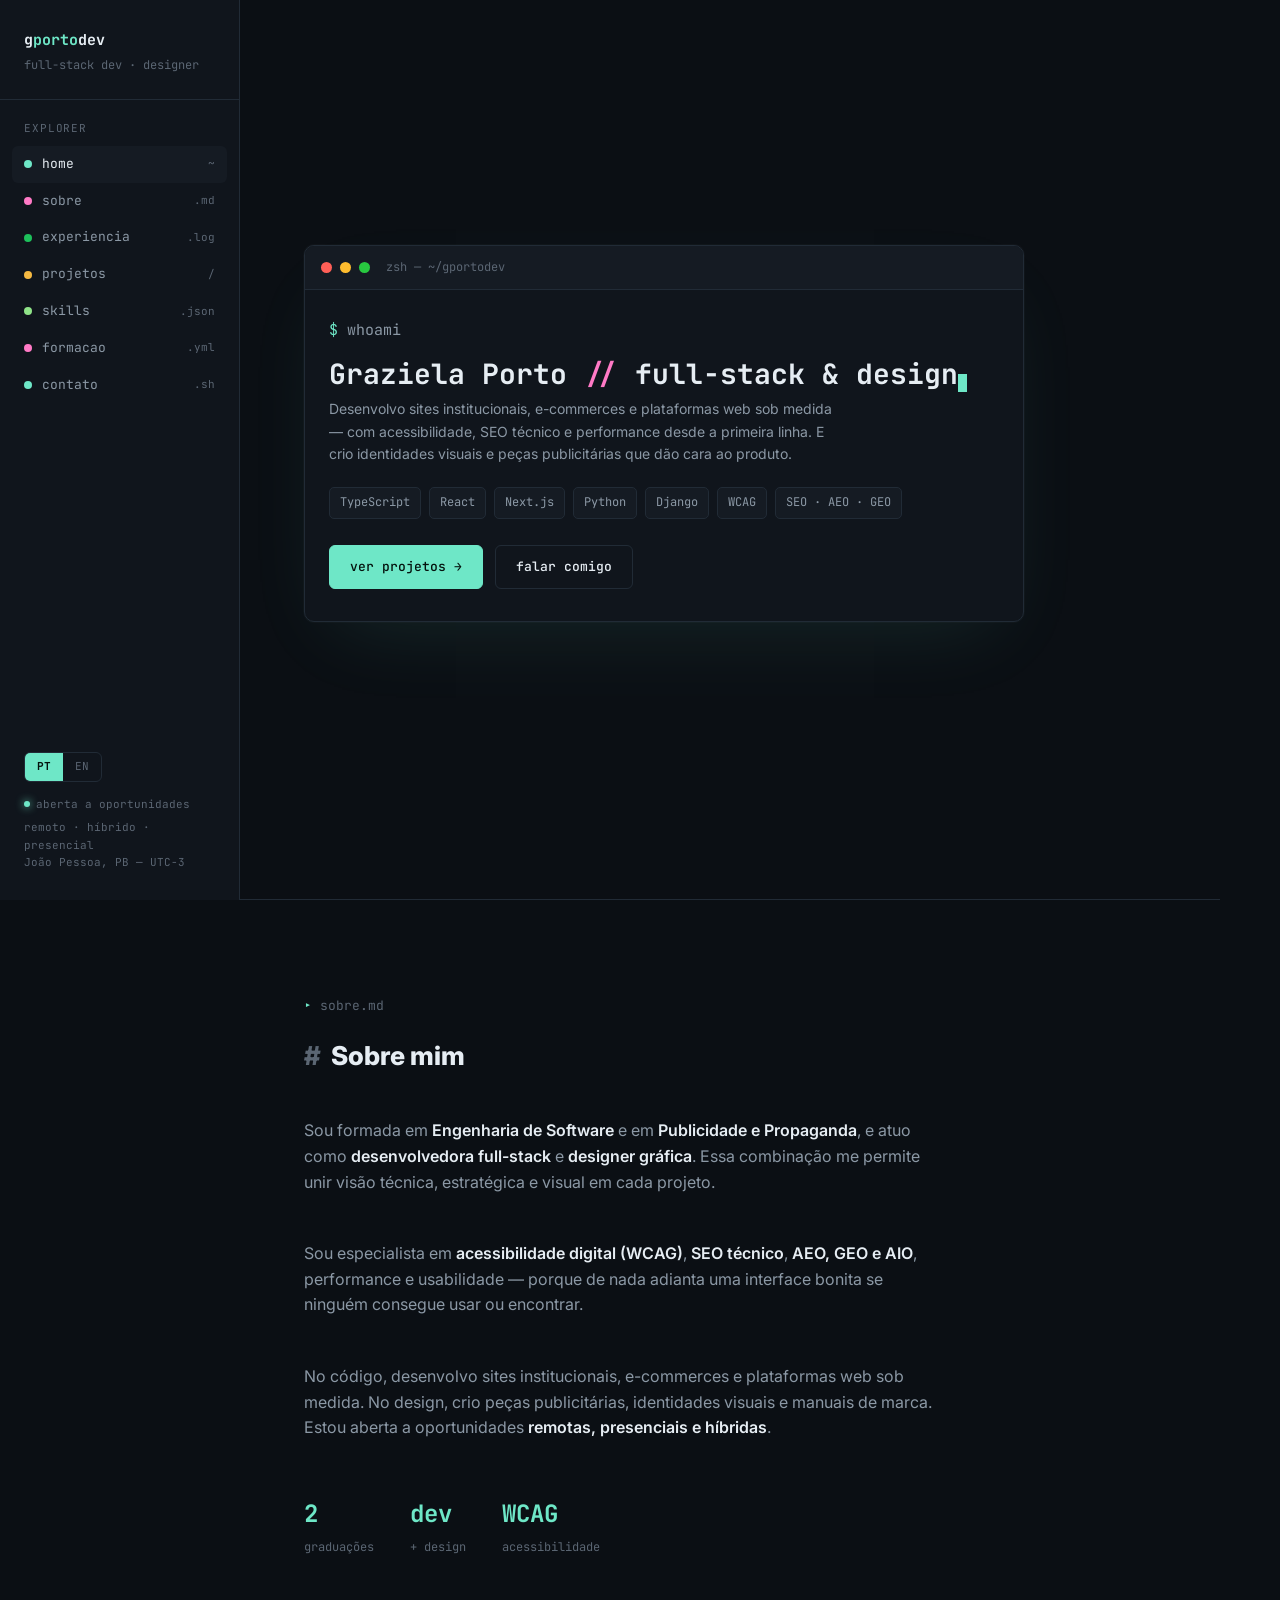
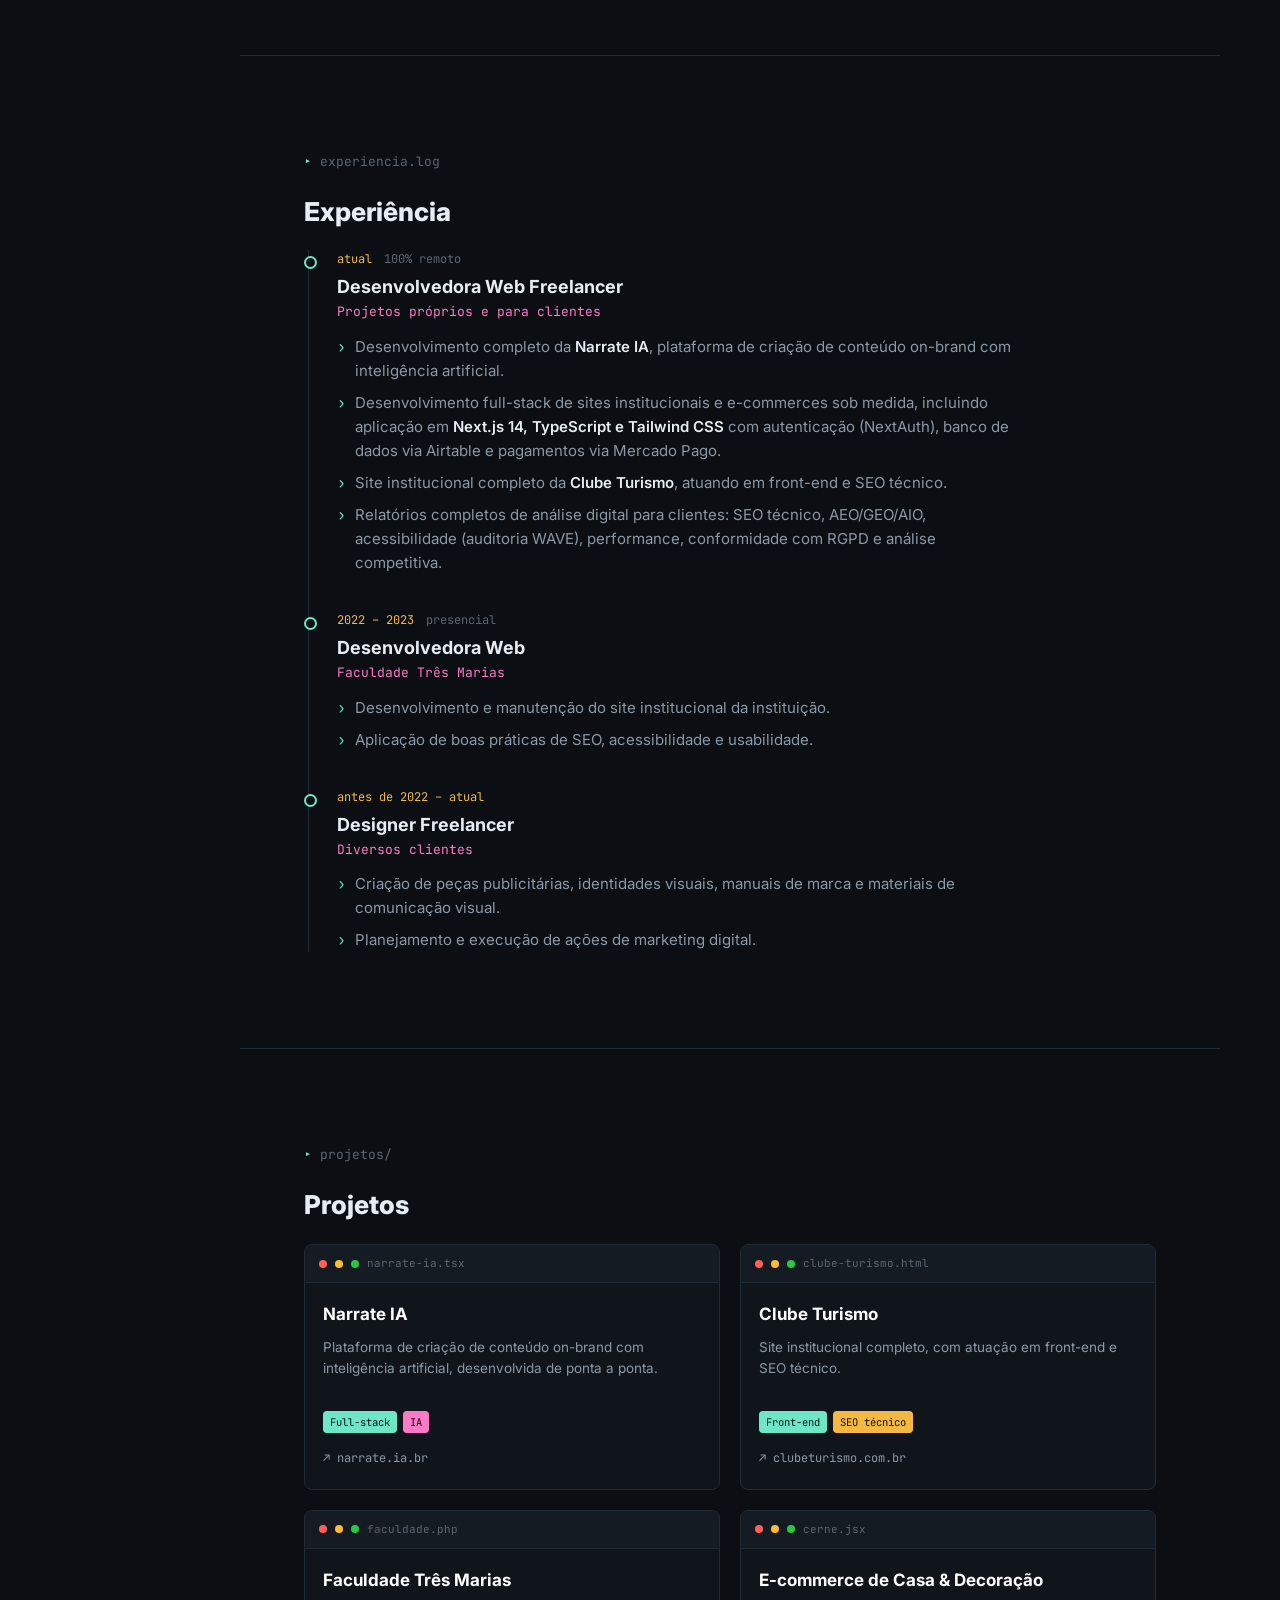
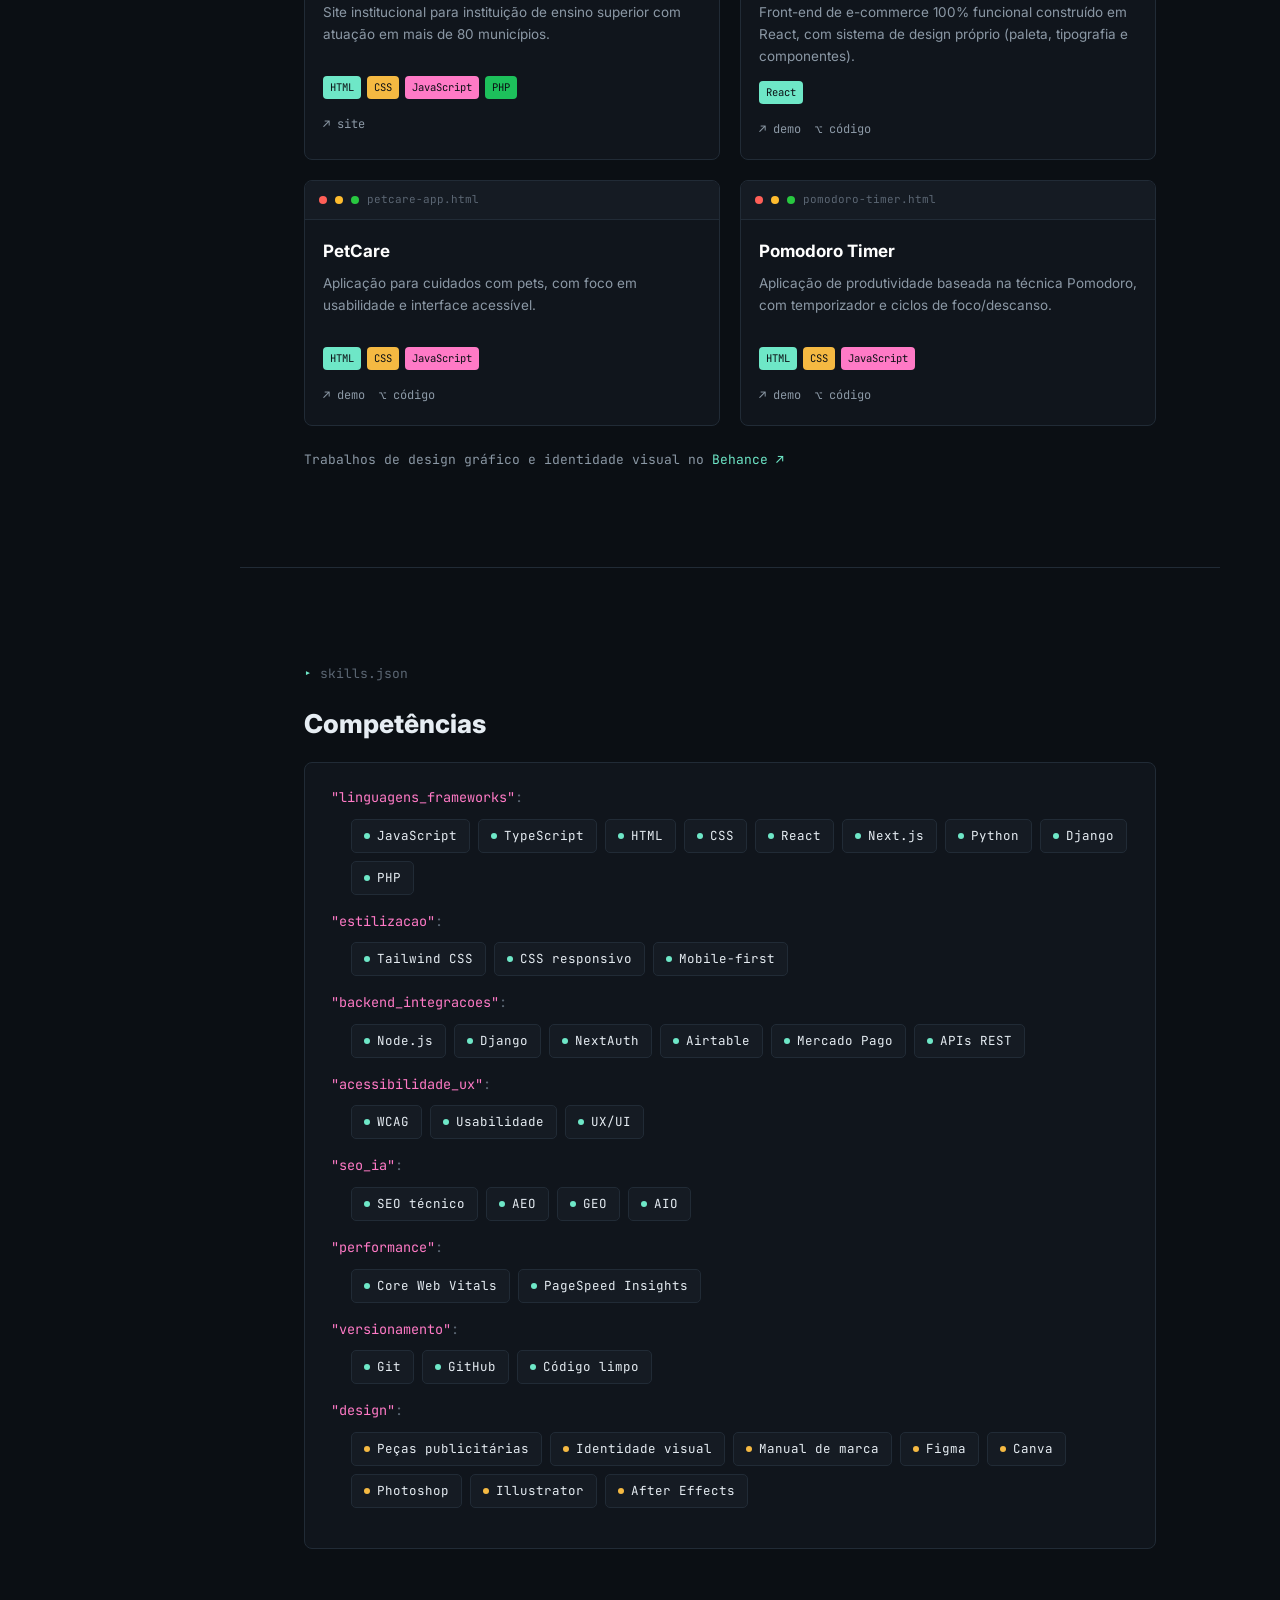
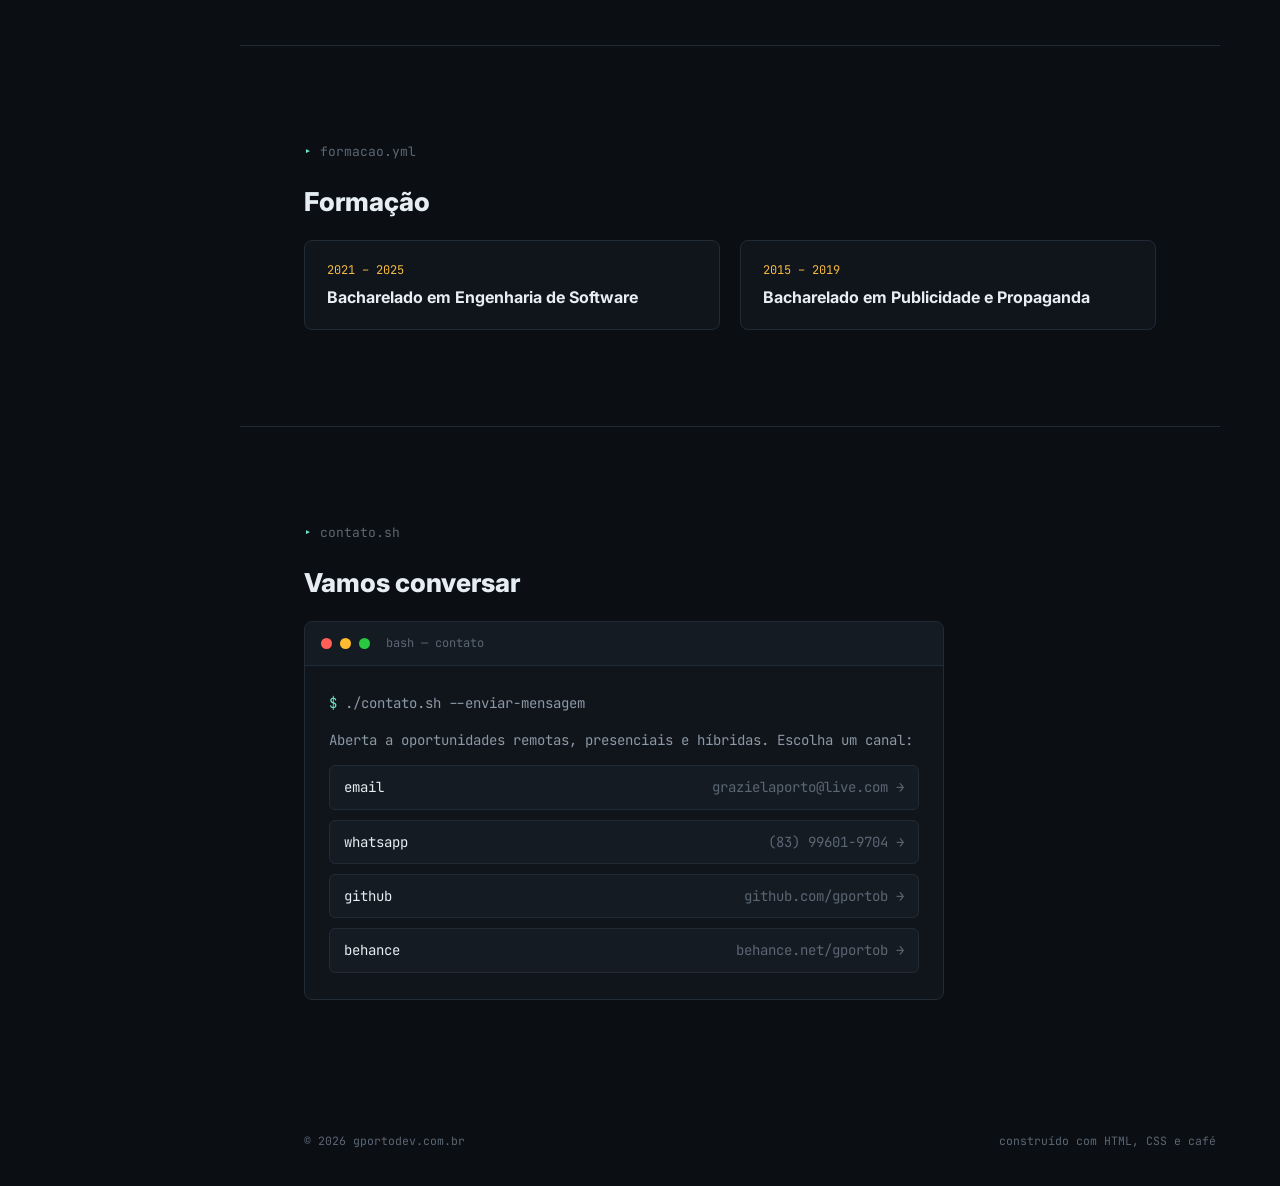
==== commit fba6ed77: "Update index.html" ====
--- a/index.html
+++ b/index.html
@@ -33,10 +33,6 @@
   "url": "https://gportodev.com.br/",
   "email": "mailto:grazielaporto@live.com",
   "address": { "@type": "PostalAddress", "addressLocality": "João Pessoa", "addressRegion": "PB", "addressCountry": "BR" },
-  "alumniOf": [
-    { "@type": "CollegeOrUniversity", "name": "Estácio" },
-    { "@type": "CollegeOrUniversity", "name": "UNIESP" }
-  ],
   "knowsAbout": ["Desenvolvimento full-stack", "React", "Next.js", "TypeScript", "Python", "Django", "Acessibilidade digital (WCAG)", "SEO técnico", "AEO", "GEO", "AIO", "Core Web Vitals", "Design gráfico", "Identidade visual"],
   "sameAs": ["https://github.com/gportob", "https://www.behance.net/gportob"]
 }
@@ -321,12 +317,10 @@
         <div class="edu-card">
           <span class="edu-years">2021 – 2025</span>
           <h3 class="edu-title">Bacharelado em Engenharia de Software</h3>
-          <span class="edu-school">Estácio</span>
         </div>
         <div class="edu-card">
           <span class="edu-years">2015 – 2019</span>
           <h3 class="edu-title">Bacharelado em Publicidade e Propaganda</h3>
-          <span class="edu-school">UNIESP</span>
         </div>
       </div>
     </section>
